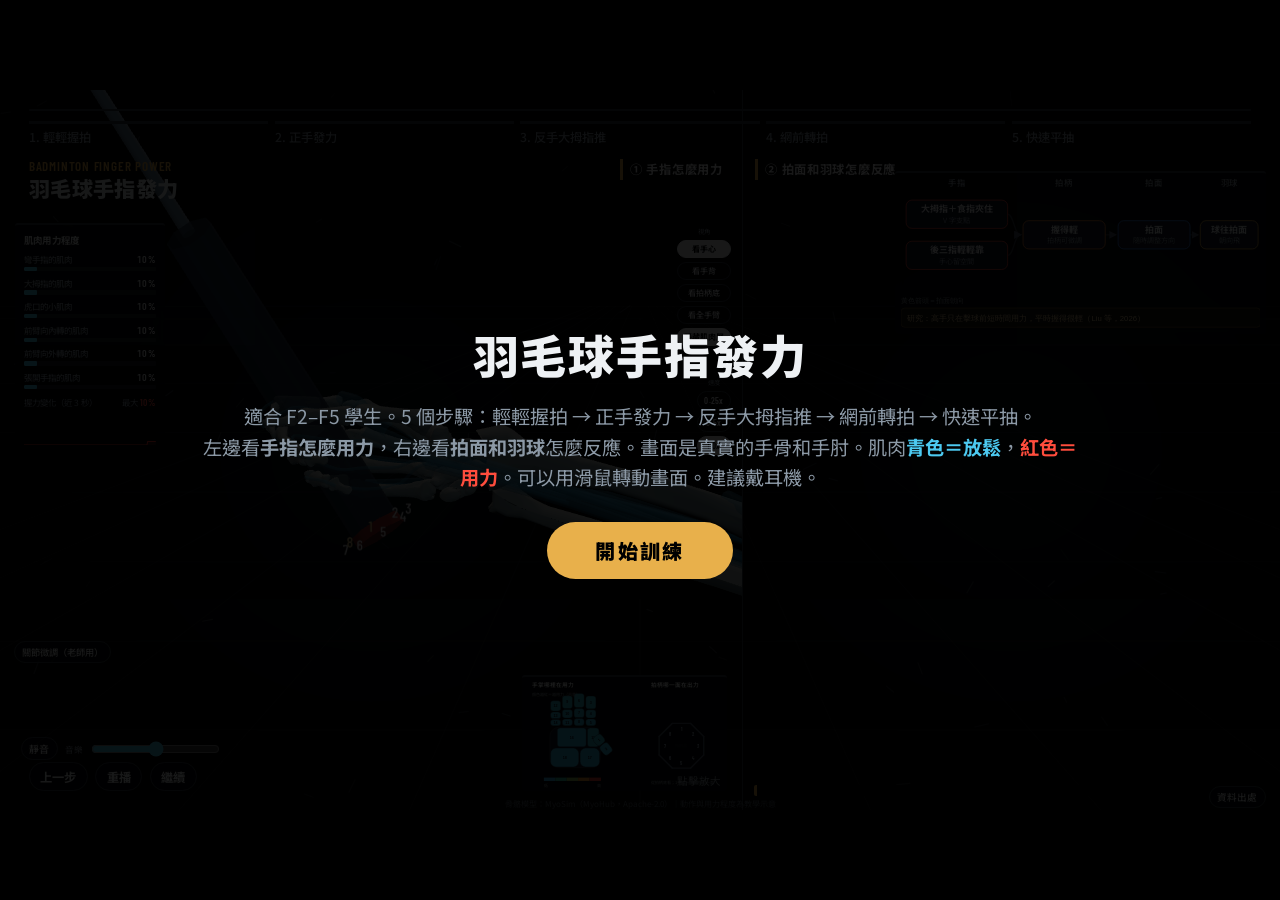
==== index.html @ e8e491ec "版面：3D 為主角；縮小面板、字幕與按鈕；鏡頭跟隨手部；修正手機版視角按鈕 Co-Authored-By: Claude Opus 5.5 <noreply@anthropic.com>" ====
<!doctype html>
<html lang="zh-Hant">
<head>
<meta charset="utf-8"><meta name="viewport" content="width=device-width, initial-scale=1, viewport-fit=cover">
<script src="./vendor/p5.min.js"></script>
<title>羽毛球手指發力</title>
<link rel="preconnect" href="https://fonts.googleapis.com"><link rel="preconnect" href="https://fonts.gstatic.com" crossorigin>
<link href="https://fonts.googleapis.com/css2?family=Barlow+Condensed:wght@500;600;700&family=Noto+Sans+TC:wght@400;500;700;900&display=swap" rel="stylesheet">
<link rel="stylesheet" href="style_20261016113110.css">
<script type="importmap">{ "imports": { "three": "./vendor/three.module.js", "three/addons/": "./vendor/addons/" } }</script>
</head>
<body>
<div id="stage">
  <div id="bg"></div>
  <canvas id="gl"></canvas>
  <div id="divider"></div><div class="vlabel" id="vl1">① 手指怎麼用力</div><div class="vlabel" id="vl2">② 拍面和羽球怎麼反應</div>
  <div id="cmp"></div>
  <div id="top"><div id="progress"><i></i></div><div id="dots"></div><div id="title"><small>BADMINTON FINGER POWER</small>羽毛球手指發力</div></div>
  <div id="left"><h4>肌肉用力程度</h4><div id="bars"></div>
    <div id="peakRow"><span>握力變化（近 3 秒）</span><span>最大 <b id="peak">0%</b></span></div><div id="spark"></div></div>
  <div class="cluster" id="views"><span class="label">視角</span><button data-view="palm">看手心</button><button data-view="dorsal">看手背</button><button data-view="butt">看拍柄底</button><button data-view="arm">看全手臂</button><button id="musBtn" class="on">隱藏肌肉層</button><button id="heatBtn">用力熱力圖</button></div>
  <div class="cluster" id="speeds"><span class="label">速度</span><button data-speed="0.25">0.25x</button><button data-speed="0.5">0.5x</button><button data-speed="1" class="on">1.0x</button></div>
  <button id="dbgBtn">關節微調（老師用）</button>
  <div id="dbg"><label style="display:flex;gap:.5em"><input type="checkbox" id="dbgOn">啟用手動關節角（覆蓋動畫）</label><div id="dbgList"></div></div>
  <div id="sound"><button id="mute">靜音</button><label for="vol">音樂</label><input id="vol" type="range" min="0" max="1" step="0.05" value="0.5"></div>
  <div id="nav"><button id="btnPrev">上一步</button><button id="btnReplay">重播</button><button id="btnNext">繼續</button></div>
  <div id="subs"></div>
  <div id="panel"></div>
  <div id="finish"><button class="big warm" id="finishBtn">完成訓練</button></div>
  <canvas id="confetti"></canvas>
  <div class="overlay" id="refs"><div class="refbox">
    <h2>資料出處</h2>
    <h4>研究</h4>
    <ul>
      <li><a href="https://efsupit.ro/images/stories/septembrie2024/Art%20247.pdf" target="_blank" rel="noopener">Pan, Kao &amp; Tsai（2024）。三種正手過頂擊球的握力與手掌壓力分佈。Journal of Physical Education and Sport, 24(9)</a>：中指末節受力最大；峰值在觸球前約 20–30 ms；手掌 18 區分區</li>
      <li><a href="https://pmc.ncbi.nlm.nih.gov/articles/PMC12876968/" target="_blank" rel="noopener">Liu 等（2026）。以實際擊球情境的握力評估羽球表現。Scientific Reports, 16:5055</a>：高手握力時間較短（殺球 0.41 s vs 1.25 s）；放網握力較小</li>
      <li><a href="http://www.journals.com.tw/jtepd/upload/journal/prog/6%E7%BE%BD%E7%90%83%E6%AE%BA%E7%90%83%E6%89%8B%E8%87%82%E8%82%8C%E7%BE%A4%E8%82%8C%E9%9B%BB%E6%B4%BB%E5%8C%96%E6%83%85%E5%BD%A2%E5%9C%A8%E8%A8%93%E7%B7%B4%E7%9A%84%E5%95%9F%E7%A4%BA.pdf" target="_blank" rel="noopener">王可富、黃連興、廖悅茗（2008）。羽球殺球手臂肌群肌電活化情形在訓練的啟示。師資培育與教師專業發展期刊, 1(2)</a></li>
      <li>Sakurai &amp; Ohtsuki（2000）。Journal of Sports Sciences, 18(11)：熟練者腕部肌肉用力時間較穩定（經 Pan 2024 文獻回顧引用）</li>
      <li>Rossi 等（2010）：殺球時總握力最大（經 Pan 2024 文獻回顧引用）</li>
    </ul>
    <h4>教學資源</h4>
    <ul>
      <li><a href="https://badminton-insight.com/how-to-use-your-wrist-in-badminton/" target="_blank" rel="noopener">Badminton Insight：How To Use Your Wrist In Badminton</a></li>
      <li><a href="https://www.youtube.com/watch?v=LEJrLziPAWw" target="_blank" rel="noopener">安東羽球教練：正反手如何握拍與發力（YouTube）</a></li>
      <li><a href="https://shuttletime.bwfbadminton.com/" target="_blank" rel="noopener">BWF Shuttle Time 官方教材</a></li>
    </ul>
    <h4>模型與工具</h4>
    <ul>
      <li><a href="https://github.com/MyoHub/myo_sim" target="_blank" rel="noopener">MyoSim（MyoHub）肌肉骨骼模型</a>，Apache-2.0：手骨、手肘、肌腱路徑</li>
      <li><a href="https://threejs.org/" target="_blank" rel="noopener">three.js</a>（3D）、<a href="https://p5js.org/" target="_blank" rel="noopener">p5.js</a>（背景）、<a href="https://github.com/rany2/edge-tts" target="_blank" rel="noopener">edge-tts</a>（旁白）</li>
    </ul>
    <p class="note">畫面中的關節角度、肌肉用力、握壓分佈與速度比較為教學示意，不是實測數據。</p>
    <button class="big" id="refsClose">關閉</button>
  </div></div>
  <div class="overlay" id="intro">
    <h1>羽毛球手指發力</h1>
    <p>適合 F2–F5 學生。5 個步驟：輕輕握拍 → 正手發力 → 反手大拇指推 → 網前轉拍 → 快速平抽。<br>左邊看<b>手指怎麼用力</b>，右邊看<b>拍面和羽球</b>怎麼反應。畫面是真實的手骨和手肘。肌肉<b class="c-relax">青色＝放鬆</b>，<b class="c-force">紅色＝用力</b>。可以用滑鼠轉動畫面。建議戴耳機。</p>
    <button class="big" id="btnStart">開始訓練</button>
  </div>
  <button id="refsBtn">資料出處</button>
  <div class="credit">骨骼模型：MyoSim（MyoHub，Apache-2.0）｜動作與用力程度為教學示意</div>
</div>
<script src="./bg_20261016111854.js"></script>
<script type="module" src="./app_20261016112600.js"></script>
</body>
</html>
---- style_20261016113110.css ----
:root{--bg:#000;--panel:rgba(18,22,30,.86);--line:rgba(148,163,184,.2);--text:#e2e8f0;--muted:#94a3b8;--cool:#38bdf8;--hot:#ff2d2d;--warm:#ff7a1a;--amber:#fbbf24}
*{box-sizing:border-box}html,body{margin:0;height:100%;background:#000;color:var(--text);font-family:"PingFang TC","Noto Sans TC",sans-serif;overflow:hidden}
body{display:flex;align-items:center;justify-content:center}
#stage{position:relative;width:min(100vw,177.78vh);height:min(56.25vw,100vh);background:#000;overflow:hidden;font-size:min(1.5vw,2.67vh);user-select:none}
#gl{position:absolute;inset:0;width:100%;height:100%}
#top{position:absolute;left:0;right:0;top:0;padding:1em 1.5em 0;pointer-events:none}
#progress{height:.35em;background:var(--line);border-radius:1em;overflow:hidden}#progress>i{display:block;height:100%;width:0;background:linear-gradient(90deg,var(--cool),var(--hot));transition:width .5s}
#dots{display:flex;gap:.5em;margin-top:.5em}#dots span{flex:1;font-size:.62em;color:var(--muted);border-top:2px solid var(--line);padding-top:.3em;white-space:nowrap;overflow:hidden;text-overflow:ellipsis}
#dots span.done{color:var(--text);border-color:var(--cool)}#dots span.now{color:#fff;border-color:var(--hot)}
#title{margin-top:.6em;font-size:1.3em;font-weight:700}#title small{display:block;font-size:.5em;color:var(--muted);letter-spacing:.08em;font-weight:400;margin-bottom:.2em}
#left{position:absolute;left:1.5em;top:9.4em;width:15em;font-size:.74em;background:var(--panel);border:1px solid var(--line);border-radius:.7em;padding:.8em .9em}
#left h4{margin:0 0 .6em;font-size:.9em;color:var(--cool);letter-spacing:.08em}
.mrow{margin-bottom:.55em}.mrow b{display:flex;justify-content:space-between;font-weight:400;color:var(--muted);font-size:.85em;margin-bottom:.2em}
.mrow em{font-style:normal;color:var(--text);font-weight:700;font-variant-numeric:tabular-nums}.bar{height:.55em;background:rgba(148,163,184,.15);border-radius:1em;overflow:hidden}.bar>i{display:block;height:100%;width:0}
#spark{height:4.2em;margin-top:.3em}#spark svg{width:100%;height:100%}#peakRow{display:flex;justify-content:space-between;margin-top:.8em;color:var(--muted);font-size:.85em}#peak{color:#ff6b5e;font-weight:700}
.cluster{position:absolute;display:flex;flex-direction:column;gap:.35em}.cluster .label{font-size:.58em;color:var(--muted);text-align:center;letter-spacing:.1em}
#views{right:calc(42% + 1em);top:7.6em}#speeds{right:calc(42% + 1em);top:19.8em}
button{font:inherit;color:var(--text);background:var(--panel);border:1px solid var(--line);border-radius:.5em;padding:.32em .75em;font-size:.72em;cursor:pointer}
button:hover{border-color:var(--cool)}button.on{background:var(--cool);color:#04121f;border-color:var(--cool);font-weight:700}
#sound{position:absolute;left:1.5em;bottom:5.4em;display:flex;gap:.5em;align-items:center;font-size:.9em}#sound label{font-size:.62em;color:var(--muted)}input[type=range]{accent-color:var(--cool)}
#nav{position:absolute;left:1.5em;bottom:1.3em;display:flex;gap:.4em}#nav button{font-size:.82em;padding:.42em 1em}
#btnNext.pulse{border-color:var(--hot);animation:pulse 1.6s infinite}@keyframes pulse{70%{box-shadow:0 0 0 .6em rgba(255,45,45,0)}0%{box-shadow:0 0 0 0 rgba(255,45,45,.55)}}
#subs{position:absolute;left:50%;bottom:1.2em;transform:translateX(-50%);width:44%;font-size:.95em;line-height:1.55;padding:.55em .9em;border-radius:.6em;background:var(--panel);border:1px solid var(--line);color:#64748b}
#subs .sp{color:var(--text)}#subs .kw{color:#ff8a65;font-weight:700}#subs .sp.kw{color:#ff3b30}
#panel{position:absolute;right:1.5em;bottom:1.2em;width:25%;aspect-ratio:600/340;background:var(--panel);border:1px solid var(--line);border-radius:.7em;cursor:zoom-in;overflow:hidden;transition:all .35s cubic-bezier(.2,.8,.2,1);z-index:5}
#panel.full{right:0;bottom:0;width:100%;height:100%;aspect-ratio:auto;border-radius:0;cursor:zoom-out;background:rgba(0,0,0,.97);z-index:20}
#panel svg{width:100%;height:100%;display:block}#panel .hint{position:absolute;right:.6em;bottom:.3em;font-size:.55em;color:var(--muted)}
#panel .pt{font:700 17px "PingFang TC",sans-serif;fill:#e2e8f0}#panel .sm{font:12px "PingFang TC",sans-serif;fill:#94a3b8}#panel .rn{font:11px sans-serif;fill:#0b1220;text-anchor:middle;font-weight:700}#panel .bn{font:700 15px sans-serif;text-anchor:middle}
#dbgBtn{position:absolute;right:calc(42% + 1.6em);top:42.6em;font-size:.62em}
#dbg{position:absolute;right:calc(42% + 1em);top:7.6em;width:17em;max-height:44%;overflow:auto;background:var(--panel);border:1px solid var(--line);border-radius:.6em;padding:.6em;font-size:.6em;display:none;z-index:6}
#dbg.show{display:block}#dbg label{display:grid;grid-template-columns:8.6em 1fr 2.6em;align-items:center;gap:.3em;margin:.15em 0;color:var(--muted)}#dbg em{font-style:normal;color:var(--text);text-align:right}
.overlay{position:absolute;inset:0;display:flex;flex-direction:column;align-items:center;justify-content:center;background:rgba(0,0,0,.86);z-index:30;text-align:center}
.overlay h1{font-size:2.1em;margin:0 0 .3em;letter-spacing:.06em}.overlay p{color:var(--muted);margin:0 0 1.5em;max-width:46em;line-height:1.6}
.big{font-size:1.05em;padding:.7em 2.4em;border-radius:3em;background:linear-gradient(90deg,var(--cool),#22d3ee);color:#04121f;font-weight:800;border:0;letter-spacing:.1em}
.big.warm{background:linear-gradient(90deg,var(--hot),var(--amber));color:#fff}
#finish{position:absolute;left:50%;top:50%;transform:translate(-50%,-50%);z-index:25;display:none}
#confetti{position:absolute;inset:0;pointer-events:none;z-index:40}#err{position:absolute;left:1em;top:1em;color:#fca5a5;z-index:50}
.credit{position:absolute;left:50%;bottom:.15em;transform:translateX(-50%);font-size:.5em;color:#475569;white-space:nowrap}

#divider{position:absolute;left:58%;top:0;bottom:0;width:1px;background:rgba(148,163,184,.25)}
.vlabel{position:absolute;top:5.6em;font-size:.78em;font-weight:700;letter-spacing:.06em;padding:.25em .7em;border-radius:.4em;background:rgba(255,255,255,.06);color:#e2e8f0}
#vl1{left:auto;right:calc(42% + 1em);top:4.4em}#vl2{left:calc(58% + 1em);top:4.4em}
#cmp{position:absolute;left:calc(58% + 1em);right:1.5em;top:7em;font-size:.72em;background:var(--panel);border:1px solid var(--line);border-radius:.7em;padding:.7em .9em}
#cmp h5{margin:0 0 .5em;font-size:1.05em;color:#fbbf24}#cmp p{margin:.3em 0;line-height:1.5}#cmp .note{color:var(--muted);font-size:.88em}
.crow{display:grid;grid-template-columns:9.5em 1fr 2.6em;align-items:center;gap:.5em;margin:.35em 0}.cbar{height:.75em;background:rgba(148,163,184,.15);border-radius:1em;overflow:hidden}.cbar i{display:block;height:100%;transition:width .4s}
.crow em{font-style:normal;font-weight:700;text-align:right}
#subs{left:calc(58% + 1em);right:1.5em;width:auto;transform:none;bottom:1.2em}
#panel{right:calc(42% + 1em);width:24%}#panel.full{right:0;width:100%}
#sound{bottom:4.6em}
#dbgBtn{right:auto;left:1.5em;top:auto;bottom:7.6em}

/* p5.js 背景 */
#bg{position:absolute;inset:0;z-index:0}#bg canvas{display:block}#gl{z-index:0}
#cmp .research{margin-top:.6em;padding:.45em .6em;border-left:3px solid #fbbf24;background:rgba(251,191,36,.08);color:#fde68a;font-size:.88em}
#refsBtn{position:absolute;right:1.5em;bottom:.2em;font-size:.6em;z-index:3}#heatBtn{display:none}
#refs{display:none;z-index:45;overflow:auto}#refs.show{display:flex}
.refbox{max-width:48em;width:92%;text-align:left;background:rgba(10,12,18,.96);border:1px solid var(--line);border-radius:.8em;padding:1.2em 1.5em;font-size:.8em;max-height:92%;overflow:auto}
.refbox h2{margin:0 0 .4em}.refbox h4{margin:1em 0 .3em;color:#fbbf24}.refbox ul{margin:0;padding-left:1.2em;line-height:1.65}.refbox a{color:#7dd3fc}.refbox .note{color:var(--muted);margin-top:1em}.refbox .big{margin-top:1em}
/* 手機直向：上下分割 */
body.portrait #stage{width:100vw;height:100dvh;font-size:3.3vw}
body.portrait #top{padding:.6em .8em 0}body.portrait #dots span{font-size:.55em}body.portrait #title{font-size:1.05em;margin-top:.3em}
body.portrait #divider{left:0;right:0;top:55%;bottom:auto;width:auto;height:1px}
body.portrait #vl1{right:.6em;top:5.2em;font-size:.62em}body.portrait #vl2{left:.6em;top:calc(55% + .5em);font-size:.62em}
body.portrait #left{left:.5em;top:8.4em;width:40vw;font-size:.52em;padding:.5em .6em}body.portrait #spark,body.portrait #peakRow{display:none}
body.portrait #views{top:auto;bottom:3.4em;left:.5em;right:.5em;flex-direction:row;flex-wrap:wrap;justify-content:center;gap:.3em}
body.portrait #speeds{top:8.4em;right:.5em;flex-direction:row}body.portrait .cluster .label{display:none}
body.portrait #heatBtn{display:inline-block}body.portrait #panel{display:none}body.portrait #panel.full{display:block;right:0;width:100%}
body.portrait #dbgBtn,body.portrait #dbg,body.portrait #sound label,body.portrait #vol{display:none}
body.portrait #sound{left:auto;right:.5em;bottom:.6em}body.portrait #nav{left:.5em;bottom:.6em}body.portrait #nav button{font-size:.75em;padding:.4em .8em}
body.portrait #cmp{left:.5em;right:.5em;top:calc(55% + 2.3em);font-size:.56em;padding:.5em .7em}
body.portrait #subs{left:.5em;right:.5em;bottom:6.6em;font-size:.72em;padding:.45em .7em}
body.portrait #refsBtn{right:auto;left:50%;transform:translateX(-50%);bottom:.9em}body.portrait .credit{display:none}
body.portrait .overlay p{font-size:.85em;padding:0 1em}body.portrait .overlay h1{font-size:1.6em}
#dbgBtn{bottom:13.5em}

/* 關聯圖 */
#cmp{padding:.5em .6em .3em}#cmp svg.rel{width:100%;display:block}
.rel .col{font:700 12px "PingFang TC",sans-serif;fill:#64748b;text-anchor:middle;letter-spacing:.1em}
.rel .nl{font:700 14px "PingFang TC",sans-serif;fill:#cbd5e1;text-anchor:middle}.rel .ns{font:11px "PingFang TC",sans-serif;fill:#64748b;text-anchor:middle}
.rel .nl.on{fill:#0b0f17}.rel .ns.on{fill:#1f2937;font-weight:700}
.rel .node.on rect{filter:drop-shadow(0 0 6px rgba(251,191,36,.7))}
.rel .edge{fill:none;stroke:#334155;stroke-width:2}.rel .edge.on{stroke:#fbbf24;stroke-width:3;stroke-dasharray:7 5;animation:flow .6s linear infinite}
@keyframes flow{to{stroke-dashoffset:-12}}
.rel .elab{font:11px "PingFang TC",sans-serif;fill:#fbbf24}.rel .leg{font:11px "PingFang TC",sans-serif;fill:#94a3b8}
.rel .res{fill:rgba(251,191,36,.1);stroke:rgba(251,191,36,.5)}.rel .rest{font:12px "PingFang TC",sans-serif;fill:#fde68a}
/* 字幕縮小 */
#subs{font-size:.76em;line-height:1.5}
body.portrait #subs{font-size:.6em}

/* ===== 設計優化：羽球場與羽毛球的配色＋記分牌數字 ===== */
:root{
  --ink:#000;              /* 背景：純黑 */
  --feather:#EEF1F4;       /* 羽毛白：主要文字 */
  --line:#2C3640;          /* 球場線：結構線 */
  --mute:#8C99A6;          /* 次要文字 */
  --relax:#4CC9F0;         /* 放鬆（語意色） */
  --force:#FF4D3D;         /* 用力（語意色） */
  --cork:#E8B04B;          /* 軟木塞琥珀：介面強調 */
  --racket:#3D8BFF;        /* 球拍藍 */
  --panel:rgba(6,8,11,.74);
  --text:var(--feather);--muted:var(--mute);--cool:var(--relax);--hot:var(--force);--warm:#FF8A3D;--amber:var(--cork);
  --sans:"Noto Sans TC","PingFang TC","Microsoft JhengHei",sans-serif;
  --num:"Barlow Condensed","Noto Sans TC",sans-serif;
}
html,body{font-family:var(--sans);color:var(--feather);background:var(--ink)}
#stage{background:var(--ink)}
.c-relax{color:var(--relax)}.c-force{color:var(--force)}
:focus-visible{outline:2px solid var(--cork);outline-offset:2px}

/* 頂部：進度＝球場邊線 */
#progress{height:2px;background:var(--line)}#progress>i{background:var(--cork)}
#dots{gap:.35em}#dots span{font-size:.64em;color:var(--mute);border-top:3px solid var(--line);padding-top:.35em;font-weight:500}
#dots span.done{color:var(--feather);border-color:var(--feather)}#dots span.now{color:var(--cork);border-color:var(--cork);font-weight:700}
#title{font-weight:900;font-size:1.45em;letter-spacing:.02em;line-height:1.15}
#title small{font-family:var(--num);font-weight:600;font-size:.58em;letter-spacing:.06em;color:var(--cork);margin-bottom:.15em}

/* 面板：半透明黑＋上緣一道球場線，不用粗框卡片 */
#left,#cmp,#panel,#dbg{background:var(--panel);border:0;border-top:2px solid var(--line);border-radius:3px;backdrop-filter:blur(6px)}
#left h4{color:var(--feather);font-weight:700;letter-spacing:.02em;font-size:.95em}
.mrow b{color:var(--mute);font-weight:500}.mrow em,.crow em,#peak{font-family:var(--num);font-weight:600;font-size:1.15em;letter-spacing:.02em;color:var(--feather)}
.bar{height:.5em;background:#151b21;border-radius:1px}.bar>i{border-radius:1px}
#peakRow{color:var(--mute)}#peak{color:var(--force)}

/* 畫面標籤：左緣琥珀線 */
.vlabel{background:none;border-radius:0;border-left:3px solid var(--cork);padding:.1em .6em;font-weight:700;color:var(--feather)}
#divider{background:var(--line)}

/* 按鈕：膠囊形；選取＝白底黑字（青色只代表放鬆） */
button{font-family:var(--sans);border-radius:999px;background:rgba(6,8,11,.7);border:1px solid var(--line);color:var(--feather);font-weight:500}
button:hover{border-color:var(--mute)}
button.on{background:var(--feather);color:#000;border-color:var(--feather);font-weight:700}
#speeds button{font-family:var(--num);font-weight:600;font-size:.8em;letter-spacing:.03em}
.cluster .label{color:var(--mute);letter-spacing:.04em}
#btnNext.pulse{border-color:var(--cork);color:var(--cork);animation:pulse2 1.6s infinite}
@keyframes pulse2{0%{box-shadow:0 0 0 0 rgba(232,176,75,.55)}70%{box-shadow:0 0 0 .6em rgba(232,176,75,0)}100%{box-shadow:0 0 0 0 rgba(232,176,75,0)}}
#nav button{font-weight:700}

/* 字幕：未唸＝灰、已唸＝白、關鍵字＝琥珀 */
#subs{background:rgba(0,0,0,.7);border:0;border-left:3px solid var(--cork);border-radius:2px;color:#56626e;font-weight:500}
#subs .sp{color:var(--feather)}#subs .kw{color:#9a7a3a;font-weight:700}#subs .sp.kw{color:var(--cork)}

/* 關聯圖與熱力圖用字 */
.rel .col{font-family:var(--num);font-size:13px;font-weight:600;fill:var(--mute);letter-spacing:.08em}
.rel .nl{font-family:var(--sans);fill:var(--feather)}.rel .ns{font-family:var(--sans);fill:var(--mute)}
.rel .nl.on{fill:#000}.rel .ns.on{fill:#1a1a1a}
.rel .node.on rect{filter:drop-shadow(0 0 5px rgba(232,176,75,.55))}
.rel .edge{stroke:var(--line)}.rel .edge.on{stroke:var(--cork)}.rel .elab{fill:var(--cork)}.rel .leg{fill:var(--mute)}
.rel .res{fill:rgba(232,176,75,.08);stroke:rgba(232,176,75,.45)}.rel .rest{fill:#F1D49A}
#panel .pt{font-family:var(--sans);fill:var(--feather)}#panel .sm{font-family:var(--sans);fill:var(--mute)}#panel .bn{font-family:var(--num)}
#panel .hint{color:var(--mute)}

/* 開始畫面與資料出處 */
.overlay{background:rgba(0,0,0,.9)}
.overlay h1{font-weight:900;font-size:2.4em;letter-spacing:.04em}
.overlay p{color:var(--mute)}
.big{background:var(--cork);color:#000;border-radius:999px;font-weight:900;letter-spacing:.12em}
.big.warm{background:var(--force);color:#fff}
.refbox{background:rgba(8,10,13,.97);border:0;border-top:2px solid var(--cork);border-radius:3px}
.refbox h2{font-weight:900}.refbox h4{color:var(--cork)}.refbox a{color:var(--feather);text-decoration-color:var(--cork);text-underline-offset:3px}
.credit{color:#4a5560}#refsBtn{border-color:var(--line)}

@media (prefers-reduced-motion:reduce){.rel .edge.on,#btnNext.pulse{animation:none}}
/* 版面比例：讓 3D 圖成為主角 */
#left{font-size:.52em;width:15em}             /* 肌肉用力程度：約 0.7 倍 */
#left .bar{height:.45em}#spark{height:3.4em}
#subs{font-size:.62em;line-height:1.5;padding:.45em .8em}  /* 字幕再縮小 */
body.portrait #left{font-size:.4em}
body.portrait #subs{font-size:.52em}
/* 位置改用百分比，縮小字級時不會位移 */
#left{top:18.5%}
#views,#speeds{font-size:.7em}                 /* 視角、速度按鈕：約 0.7 倍 */
#views{top:20%}#speeds{top:47%}
#vl1,#vl2{top:9.6%}
body.portrait #left{top:12%}
body.portrait #views{top:auto;font-size:.62em}body.portrait #speeds{top:12%;font-size:.62em}
/* 2 張 3D 圖為主軸：其他介面再縮小、往邊緣靠 */
#views,#speeds{font-size:.58em}
#views{top:19%}#speeds{top:40%}
#title{font-size:1.1em}#title small{font-size:.62em}
.vlabel{font-size:.64em}
#cmp{font-size:.6em;left:auto;right:1.2em;width:29%;padding:.4em .5em .2em}
#panel{width:16%;right:calc(42% + .8em);bottom:1em}
#nav button{font-size:.64em;padding:.35em .85em}#nav{bottom:1em}
#sound{font-size:.72em;bottom:3.6em}#dbgBtn{font-size:.48em;bottom:16em}
#refsBtn{font-size:.5em}.credit{font-size:.42em}
body.portrait #cmp{width:auto;left:.5em;right:.5em;font-size:.5em}
body.portrait #views,body.portrait #speeds{font-size:.55em}
/* 手機直向：底部三排（字幕 → 視角 → 導覽）不重疊 */
body.portrait #views{font-size:.82em;top:auto;bottom:6.2%;left:.5em;right:.5em;flex-direction:row;flex-wrap:nowrap;justify-content:center;gap:.3em;overflow-x:auto}
body.portrait #views button{padding:.3em .6em;white-space:nowrap}
body.portrait #speeds{font-size:.7em}
body.portrait #nav{bottom:1.2%}body.portrait #nav button{font-size:.62em}
body.portrait #sound{bottom:1.2%;font-size:.7em}
body.portrait #refsBtn{bottom:1.6%;font-size:.48em}
body.portrait #subs{bottom:11.5%;font-size:.5em}
body.portrait #cmp{left:auto;right:.5em;width:64%;top:calc(55% + 1.8em);font-size:.42em}
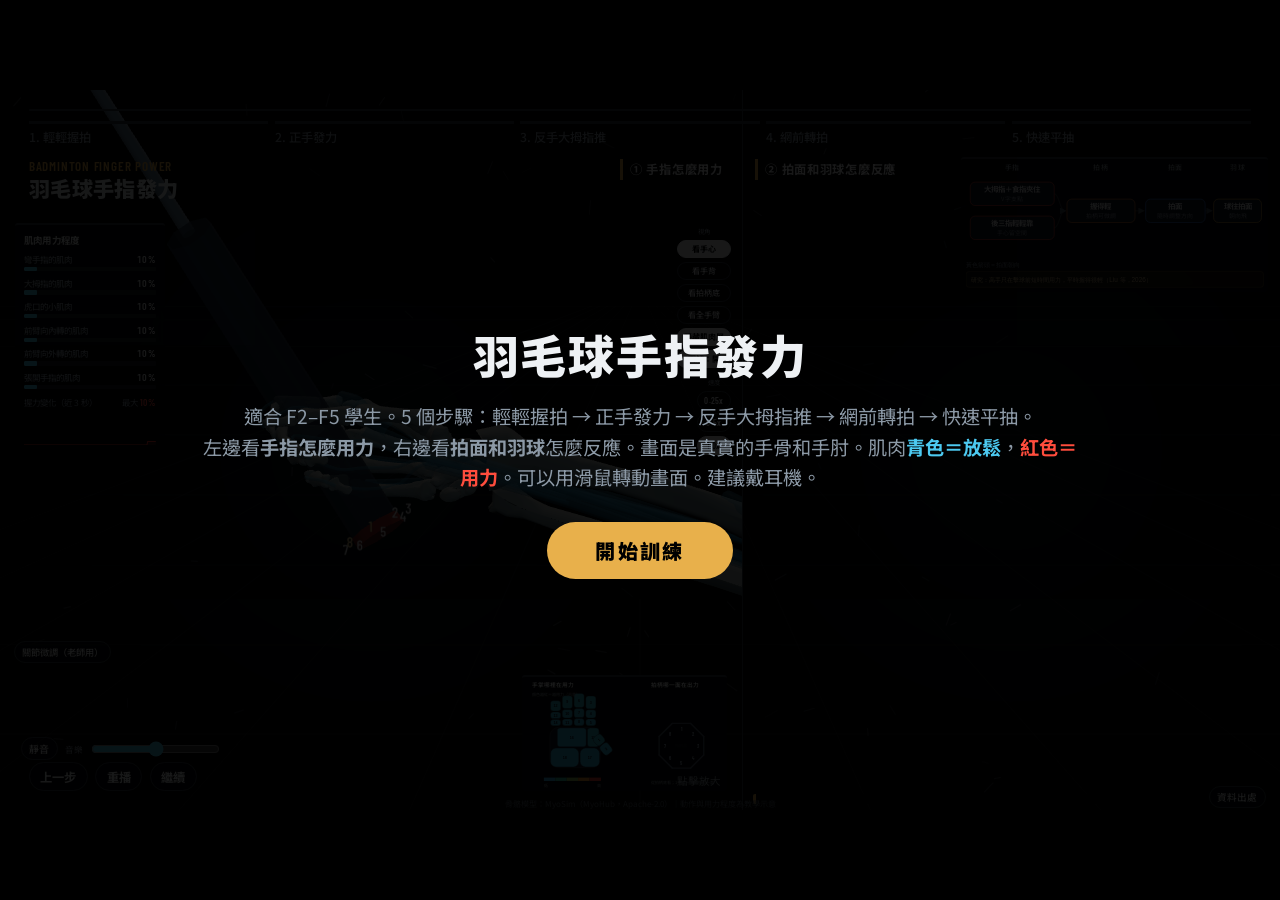
==== commit 4e69f29d: "對照更明顯（手指槓桿加大、落點標記與距離差）；圖解可開關；字幕不遮球拍；加入 WebXR「進入 VR」 Co-Authored-By: Claude Opus 5.5 <noreply@anthrop" ====
--- a/index.html
+++ b/index.html
@@ -6,7 +6,7 @@
 <title>羽毛球手指發力</title>
 <link rel="preconnect" href="https://fonts.googleapis.com"><link rel="preconnect" href="https://fonts.gstatic.com" crossorigin>
 <link href="https://fonts.googleapis.com/css2?family=Barlow+Condensed:wght@500;600;700&family=Noto+Sans+TC:wght@400;500;700;900&display=swap" rel="stylesheet">
-<link rel="stylesheet" href="style_20261016113110.css">
+<link rel="stylesheet" href="style_20261016122409.css">
 <script type="importmap">{ "imports": { "three": "./vendor/three.module.js", "three/addons/": "./vendor/addons/" } }</script>
 </head>
 <body>
@@ -18,7 +18,7 @@
   <div id="top"><div id="progress"><i></i></div><div id="dots"></div><div id="title"><small>BADMINTON FINGER POWER</small>羽毛球手指發力</div></div>
   <div id="left"><h4>肌肉用力程度</h4><div id="bars"></div>
     <div id="peakRow"><span>握力變化（近 3 秒）</span><span>最大 <b id="peak">0%</b></span></div><div id="spark"></div></div>
-  <div class="cluster" id="views"><span class="label">視角</span><button data-view="palm">看手心</button><button data-view="dorsal">看手背</button><button data-view="butt">看拍柄底</button><button data-view="arm">看全手臂</button><button id="musBtn" class="on">隱藏肌肉層</button><button id="heatBtn">用力熱力圖</button></div>
+  <div class="cluster" id="views"><span class="label">視角</span><button data-view="palm">看手心</button><button data-view="dorsal">看手背</button><button data-view="butt">看拍柄底</button><button data-view="arm">看全手臂</button><button id="musBtn" class="on">隱藏肌肉層</button><button id="heatBtn">用力熱力圖</button><button id="relBtn" class="on">圖解：開</button></div>
   <div class="cluster" id="speeds"><span class="label">速度</span><button data-speed="0.25">0.25x</button><button data-speed="0.5">0.5x</button><button data-speed="1" class="on">1.0x</button></div>
   <button id="dbgBtn">關節微調（老師用）</button>
   <div id="dbg"><label style="display:flex;gap:.5em"><input type="checkbox" id="dbgOn">啟用手動關節角（覆蓋動畫）</label><div id="dbgList"></div></div>
@@ -61,6 +61,6 @@
   <div class="credit">骨骼模型：MyoSim（MyoHub，Apache-2.0）｜動作與用力程度為教學示意</div>
 </div>
 <script src="./bg_20261016111854.js"></script>
-<script type="module" src="./app_20261016112600.js"></script>
+<script type="module" src="./app_20261016122409.js"></script>
 </body>
 </html>
--- a/style_20261016122409.css
+++ b/style_20261016122409.css
@@ -0,0 +1,204 @@
+:root{--bg:#000;--panel:rgba(18,22,30,.86);--line:rgba(148,163,184,.2);--text:#e2e8f0;--muted:#94a3b8;--cool:#38bdf8;--hot:#ff2d2d;--warm:#ff7a1a;--amber:#fbbf24}
+*{box-sizing:border-box}html,body{margin:0;height:100%;background:#000;color:var(--text);font-family:"PingFang TC","Noto Sans TC",sans-serif;overflow:hidden}
+body{display:flex;align-items:center;justify-content:center}
+#stage{position:relative;width:min(100vw,177.78vh);height:min(56.25vw,100vh);background:#000;overflow:hidden;font-size:min(1.5vw,2.67vh);user-select:none}
+#gl{position:absolute;inset:0;width:100%;height:100%}
+#top{position:absolute;left:0;right:0;top:0;padding:1em 1.5em 0;pointer-events:none}
+#progress{height:.35em;background:var(--line);border-radius:1em;overflow:hidden}#progress>i{display:block;height:100%;width:0;background:linear-gradient(90deg,var(--cool),var(--hot));transition:width .5s}
+#dots{display:flex;gap:.5em;margin-top:.5em}#dots span{flex:1;font-size:.62em;color:var(--muted);border-top:2px solid var(--line);padding-top:.3em;white-space:nowrap;overflow:hidden;text-overflow:ellipsis}
+#dots span.done{color:var(--text);border-color:var(--cool)}#dots span.now{color:#fff;border-color:var(--hot)}
+#title{margin-top:.6em;font-size:1.3em;font-weight:700}#title small{display:block;font-size:.5em;color:var(--muted);letter-spacing:.08em;font-weight:400;margin-bottom:.2em}
+#left{position:absolute;left:1.5em;top:9.4em;width:15em;font-size:.74em;background:var(--panel);border:1px solid var(--line);border-radius:.7em;padding:.8em .9em}
+#left h4{margin:0 0 .6em;font-size:.9em;color:var(--cool);letter-spacing:.08em}
+.mrow{margin-bottom:.55em}.mrow b{display:flex;justify-content:space-between;font-weight:400;color:var(--muted);font-size:.85em;margin-bottom:.2em}
+.mrow em{font-style:normal;color:var(--text);font-weight:700;font-variant-numeric:tabular-nums}.bar{height:.55em;background:rgba(148,163,184,.15);border-radius:1em;overflow:hidden}.bar>i{display:block;height:100%;width:0}
+#spark{height:4.2em;margin-top:.3em}#spark svg{width:100%;height:100%}#peakRow{display:flex;justify-content:space-between;margin-top:.8em;color:var(--muted);font-size:.85em}#peak{color:#ff6b5e;font-weight:700}
+.cluster{position:absolute;display:flex;flex-direction:column;gap:.35em}.cluster .label{font-size:.58em;color:var(--muted);text-align:center;letter-spacing:.1em}
+#views{right:calc(42% + 1em);top:7.6em}#speeds{right:calc(42% + 1em);top:19.8em}
+button{font:inherit;color:var(--text);background:var(--panel);border:1px solid var(--line);border-radius:.5em;padding:.32em .75em;font-size:.72em;cursor:pointer}
+button:hover{border-color:var(--cool)}button.on{background:var(--cool);color:#04121f;border-color:var(--cool);font-weight:700}
+#sound{position:absolute;left:1.5em;bottom:5.4em;display:flex;gap:.5em;align-items:center;font-size:.9em}#sound label{font-size:.62em;color:var(--muted)}input[type=range]{accent-color:var(--cool)}
+#nav{position:absolute;left:1.5em;bottom:1.3em;display:flex;gap:.4em}#nav button{font-size:.82em;padding:.42em 1em}
+#btnNext.pulse{border-color:var(--hot);animation:pulse 1.6s infinite}@keyframes pulse{70%{box-shadow:0 0 0 .6em rgba(255,45,45,0)}0%{box-shadow:0 0 0 0 rgba(255,45,45,.55)}}
+#subs{position:absolute;left:50%;bottom:1.2em;transform:translateX(-50%);width:44%;font-size:.95em;line-height:1.55;padding:.55em .9em;border-radius:.6em;background:var(--panel);border:1px solid var(--line);color:#64748b}
+#subs .sp{color:var(--text)}#subs .kw{color:#ff8a65;font-weight:700}#subs .sp.kw{color:#ff3b30}
+#panel{position:absolute;right:1.5em;bottom:1.2em;width:25%;aspect-ratio:600/340;background:var(--panel);border:1px solid var(--line);border-radius:.7em;cursor:zoom-in;overflow:hidden;transition:all .35s cubic-bezier(.2,.8,.2,1);z-index:5}
+#panel.full{right:0;bottom:0;width:100%;height:100%;aspect-ratio:auto;border-radius:0;cursor:zoom-out;background:rgba(0,0,0,.97);z-index:20}
+#panel svg{width:100%;height:100%;display:block}#panel .hint{position:absolute;right:.6em;bottom:.3em;font-size:.55em;color:var(--muted)}
+#panel .pt{font:700 17px "PingFang TC",sans-serif;fill:#e2e8f0}#panel .sm{font:12px "PingFang TC",sans-serif;fill:#94a3b8}#panel .rn{font:11px sans-serif;fill:#0b1220;text-anchor:middle;font-weight:700}#panel .bn{font:700 15px sans-serif;text-anchor:middle}
+#dbgBtn{position:absolute;right:calc(42% + 1.6em);top:42.6em;font-size:.62em}
+#dbg{position:absolute;right:calc(42% + 1em);top:7.6em;width:17em;max-height:44%;overflow:auto;background:var(--panel);border:1px solid var(--line);border-radius:.6em;padding:.6em;font-size:.6em;display:none;z-index:6}
+#dbg.show{display:block}#dbg label{display:grid;grid-template-columns:8.6em 1fr 2.6em;align-items:center;gap:.3em;margin:.15em 0;color:var(--muted)}#dbg em{font-style:normal;color:var(--text);text-align:right}
+.overlay{position:absolute;inset:0;display:flex;flex-direction:column;align-items:center;justify-content:center;background:rgba(0,0,0,.86);z-index:30;text-align:center}
+.overlay h1{font-size:2.1em;margin:0 0 .3em;letter-spacing:.06em}.overlay p{color:var(--muted);margin:0 0 1.5em;max-width:46em;line-height:1.6}
+.big{font-size:1.05em;padding:.7em 2.4em;border-radius:3em;background:linear-gradient(90deg,var(--cool),#22d3ee);color:#04121f;font-weight:800;border:0;letter-spacing:.1em}
+.big.warm{background:linear-gradient(90deg,var(--hot),var(--amber));color:#fff}
+#finish{position:absolute;left:50%;top:50%;transform:translate(-50%,-50%);z-index:25;display:none}
+#confetti{position:absolute;inset:0;pointer-events:none;z-index:40}#err{position:absolute;left:1em;top:1em;color:#fca5a5;z-index:50}
+.credit{position:absolute;left:50%;bottom:.15em;transform:translateX(-50%);font-size:.5em;color:#475569;white-space:nowrap}
+
+#divider{position:absolute;left:58%;top:0;bottom:0;width:1px;background:rgba(148,163,184,.25)}
+.vlabel{position:absolute;top:5.6em;font-size:.78em;font-weight:700;letter-spacing:.06em;padding:.25em .7em;border-radius:.4em;background:rgba(255,255,255,.06);color:#e2e8f0}
+#vl1{left:auto;right:calc(42% + 1em);top:4.4em}#vl2{left:calc(58% + 1em);top:4.4em}
+#cmp{position:absolute;left:calc(58% + 1em);right:1.5em;top:7em;font-size:.72em;background:var(--panel);border:1px solid var(--line);border-radius:.7em;padding:.7em .9em}
+#cmp h5{margin:0 0 .5em;font-size:1.05em;color:#fbbf24}#cmp p{margin:.3em 0;line-height:1.5}#cmp .note{color:var(--muted);font-size:.88em}
+.crow{display:grid;grid-template-columns:9.5em 1fr 2.6em;align-items:center;gap:.5em;margin:.35em 0}.cbar{height:.75em;background:rgba(148,163,184,.15);border-radius:1em;overflow:hidden}.cbar i{display:block;height:100%;transition:width .4s}
+.crow em{font-style:normal;font-weight:700;text-align:right}
+#subs{left:calc(58% + 1em);right:1.5em;width:auto;transform:none;bottom:1.2em}
+#panel{right:calc(42% + 1em);width:24%}#panel.full{right:0;width:100%}
+#sound{bottom:4.6em}
+#dbgBtn{right:auto;left:1.5em;top:auto;bottom:7.6em}
+
+/* p5.js 背景 */
+#bg{position:absolute;inset:0;z-index:0}#bg canvas{display:block}#gl{z-index:0}
+#cmp .research{margin-top:.6em;padding:.45em .6em;border-left:3px solid #fbbf24;background:rgba(251,191,36,.08);color:#fde68a;font-size:.88em}
+#refsBtn{position:absolute;right:1.5em;bottom:.2em;font-size:.6em;z-index:3}#heatBtn{display:none}
+#refs{display:none;z-index:45;overflow:auto}#refs.show{display:flex}
+.refbox{max-width:48em;width:92%;text-align:left;background:rgba(10,12,18,.96);border:1px solid var(--line);border-radius:.8em;padding:1.2em 1.5em;font-size:.8em;max-height:92%;overflow:auto}
+.refbox h2{margin:0 0 .4em}.refbox h4{margin:1em 0 .3em;color:#fbbf24}.refbox ul{margin:0;padding-left:1.2em;line-height:1.65}.refbox a{color:#7dd3fc}.refbox .note{color:var(--muted);margin-top:1em}.refbox .big{margin-top:1em}
+/* 手機直向：上下分割 */
+body.portrait #stage{width:100vw;height:100dvh;font-size:3.3vw}
+body.portrait #top{padding:.6em .8em 0}body.portrait #dots span{font-size:.55em}body.portrait #title{font-size:1.05em;margin-top:.3em}
+body.portrait #divider{left:0;right:0;top:55%;bottom:auto;width:auto;height:1px}
+body.portrait #vl1{right:.6em;top:5.2em;font-size:.62em}body.portrait #vl2{left:.6em;top:calc(55% + .5em);font-size:.62em}
+body.portrait #left{left:.5em;top:8.4em;width:40vw;font-size:.52em;padding:.5em .6em}body.portrait #spark,body.portrait #peakRow{display:none}
+body.portrait #views{top:auto;bottom:3.4em;left:.5em;right:.5em;flex-direction:row;flex-wrap:wrap;justify-content:center;gap:.3em}
+body.portrait #speeds{top:8.4em;right:.5em;flex-direction:row}body.portrait .cluster .label{display:none}
+body.portrait #heatBtn{display:inline-block}body.portrait #panel{display:none}body.portrait #panel.full{display:block;right:0;width:100%}
+body.portrait #dbgBtn,body.portrait #dbg,body.portrait #sound label,body.portrait #vol{display:none}
+body.portrait #sound{left:auto;right:.5em;bottom:.6em}body.portrait #nav{left:.5em;bottom:.6em}body.portrait #nav button{font-size:.75em;padding:.4em .8em}
+body.portrait #cmp{left:.5em;right:.5em;top:calc(55% + 2.3em);font-size:.56em;padding:.5em .7em}
+body.portrait #subs{left:.5em;right:.5em;bottom:6.6em;font-size:.72em;padding:.45em .7em}
+body.portrait #refsBtn{right:auto;left:50%;transform:translateX(-50%);bottom:.9em}body.portrait .credit{display:none}
+body.portrait .overlay p{font-size:.85em;padding:0 1em}body.portrait .overlay h1{font-size:1.6em}
+#dbgBtn{bottom:13.5em}
+
+/* 關聯圖 */
+#cmp{padding:.5em .6em .3em}#cmp svg.rel{width:100%;display:block}
+.rel .col{font:700 12px "PingFang TC",sans-serif;fill:#64748b;text-anchor:middle;letter-spacing:.1em}
+.rel .nl{font:700 14px "PingFang TC",sans-serif;fill:#cbd5e1;text-anchor:middle}.rel .ns{font:11px "PingFang TC",sans-serif;fill:#64748b;text-anchor:middle}
+.rel .nl.on{fill:#0b0f17}.rel .ns.on{fill:#1f2937;font-weight:700}
+.rel .node.on rect{filter:drop-shadow(0 0 6px rgba(251,191,36,.7))}
+.rel .edge{fill:none;stroke:#334155;stroke-width:2}.rel .edge.on{stroke:#fbbf24;stroke-width:3;stroke-dasharray:7 5;animation:flow .6s linear infinite}
+@keyframes flow{to{stroke-dashoffset:-12}}
+.rel .elab{font:11px "PingFang TC",sans-serif;fill:#fbbf24}.rel .leg{font:11px "PingFang TC",sans-serif;fill:#94a3b8}
+.rel .res{fill:rgba(251,191,36,.1);stroke:rgba(251,191,36,.5)}.rel .rest{font:12px "PingFang TC",sans-serif;fill:#fde68a}
+/* 字幕縮小 */
+#subs{font-size:.76em;line-height:1.5}
+body.portrait #subs{font-size:.6em}
+
+/* ===== 設計優化：羽球場與羽毛球的配色＋記分牌數字 ===== */
+:root{
+  --ink:#000;              /* 背景：純黑 */
+  --feather:#EEF1F4;       /* 羽毛白：主要文字 */
+  --line:#2C3640;          /* 球場線：結構線 */
+  --mute:#8C99A6;          /* 次要文字 */
+  --relax:#4CC9F0;         /* 放鬆（語意色） */
+  --force:#FF4D3D;         /* 用力（語意色） */
+  --cork:#E8B04B;          /* 軟木塞琥珀：介面強調 */
+  --racket:#3D8BFF;        /* 球拍藍 */
+  --panel:rgba(6,8,11,.74);
+  --text:var(--feather);--muted:var(--mute);--cool:var(--relax);--hot:var(--force);--warm:#FF8A3D;--amber:var(--cork);
+  --sans:"Noto Sans TC","PingFang TC","Microsoft JhengHei",sans-serif;
+  --num:"Barlow Condensed","Noto Sans TC",sans-serif;
+}
+html,body{font-family:var(--sans);color:var(--feather);background:var(--ink)}
+#stage{background:var(--ink)}
+.c-relax{color:var(--relax)}.c-force{color:var(--force)}
+:focus-visible{outline:2px solid var(--cork);outline-offset:2px}
+
+/* 頂部：進度＝球場邊線 */
+#progress{height:2px;background:var(--line)}#progress>i{background:var(--cork)}
+#dots{gap:.35em}#dots span{font-size:.64em;color:var(--mute);border-top:3px solid var(--line);padding-top:.35em;font-weight:500}
+#dots span.done{color:var(--feather);border-color:var(--feather)}#dots span.now{color:var(--cork);border-color:var(--cork);font-weight:700}
+#title{font-weight:900;font-size:1.45em;letter-spacing:.02em;line-height:1.15}
+#title small{font-family:var(--num);font-weight:600;font-size:.58em;letter-spacing:.06em;color:var(--cork);margin-bottom:.15em}
+
+/* 面板：半透明黑＋上緣一道球場線，不用粗框卡片 */
+#left,#cmp,#panel,#dbg{background:var(--panel);border:0;border-top:2px solid var(--line);border-radius:3px;backdrop-filter:blur(6px)}
+#left h4{color:var(--feather);font-weight:700;letter-spacing:.02em;font-size:.95em}
+.mrow b{color:var(--mute);font-weight:500}.mrow em,.crow em,#peak{font-family:var(--num);font-weight:600;font-size:1.15em;letter-spacing:.02em;color:var(--feather)}
+.bar{height:.5em;background:#151b21;border-radius:1px}.bar>i{border-radius:1px}
+#peakRow{color:var(--mute)}#peak{color:var(--force)}
+
+/* 畫面標籤：左緣琥珀線 */
+.vlabel{background:none;border-radius:0;border-left:3px solid var(--cork);padding:.1em .6em;font-weight:700;color:var(--feather)}
+#divider{background:var(--line)}
+
+/* 按鈕：膠囊形；選取＝白底黑字（青色只代表放鬆） */
+button{font-family:var(--sans);border-radius:999px;background:rgba(6,8,11,.7);border:1px solid var(--line);color:var(--feather);font-weight:500}
+button:hover{border-color:var(--mute)}
+button.on{background:var(--feather);color:#000;border-color:var(--feather);font-weight:700}
+#speeds button{font-family:var(--num);font-weight:600;font-size:.8em;letter-spacing:.03em}
+.cluster .label{color:var(--mute);letter-spacing:.04em}
+#btnNext.pulse{border-color:var(--cork);color:var(--cork);animation:pulse2 1.6s infinite}
+@keyframes pulse2{0%{box-shadow:0 0 0 0 rgba(232,176,75,.55)}70%{box-shadow:0 0 0 .6em rgba(232,176,75,0)}100%{box-shadow:0 0 0 0 rgba(232,176,75,0)}}
+#nav button{font-weight:700}
+
+/* 字幕：未唸＝灰、已唸＝白、關鍵字＝琥珀 */
+#subs{background:rgba(0,0,0,.7);border:0;border-left:3px solid var(--cork);border-radius:2px;color:#56626e;font-weight:500}
+#subs .sp{color:var(--feather)}#subs .kw{color:#9a7a3a;font-weight:700}#subs .sp.kw{color:var(--cork)}
+
+/* 關聯圖與熱力圖用字 */
+.rel .col{font-family:var(--num);font-size:13px;font-weight:600;fill:var(--mute);letter-spacing:.08em}
+.rel .nl{font-family:var(--sans);fill:var(--feather)}.rel .ns{font-family:var(--sans);fill:var(--mute)}
+.rel .nl.on{fill:#000}.rel .ns.on{fill:#1a1a1a}
+.rel .node.on rect{filter:drop-shadow(0 0 5px rgba(232,176,75,.55))}
+.rel .edge{stroke:var(--line)}.rel .edge.on{stroke:var(--cork)}.rel .elab{fill:var(--cork)}.rel .leg{fill:var(--mute)}
+.rel .res{fill:rgba(232,176,75,.08);stroke:rgba(232,176,75,.45)}.rel .rest{fill:#F1D49A}
+#panel .pt{font-family:var(--sans);fill:var(--feather)}#panel .sm{font-family:var(--sans);fill:var(--mute)}#panel .bn{font-family:var(--num)}
+#panel .hint{color:var(--mute)}
+
+/* 開始畫面與資料出處 */
+.overlay{background:rgba(0,0,0,.9)}
+.overlay h1{font-weight:900;font-size:2.4em;letter-spacing:.04em}
+.overlay p{color:var(--mute)}
+.big{background:var(--cork);color:#000;border-radius:999px;font-weight:900;letter-spacing:.12em}
+.big.warm{background:var(--force);color:#fff}
+.refbox{background:rgba(8,10,13,.97);border:0;border-top:2px solid var(--cork);border-radius:3px}
+.refbox h2{font-weight:900}.refbox h4{color:var(--cork)}.refbox a{color:var(--feather);text-decoration-color:var(--cork);text-underline-offset:3px}
+.credit{color:#4a5560}#refsBtn{border-color:var(--line)}
+
+@media (prefers-reduced-motion:reduce){.rel .edge.on,#btnNext.pulse{animation:none}}
+/* 版面比例：讓 3D 圖成為主角 */
+#left{font-size:.52em;width:15em}             /* 肌肉用力程度：約 0.7 倍 */
+#left .bar{height:.45em}#spark{height:3.4em}
+#subs{font-size:.62em;line-height:1.5;padding:.45em .8em}  /* 字幕再縮小 */
+body.portrait #left{font-size:.4em}
+body.portrait #subs{font-size:.52em}
+/* 位置改用百分比，縮小字級時不會位移 */
+#left{top:18.5%}
+#views,#speeds{font-size:.7em}                 /* 視角、速度按鈕：約 0.7 倍 */
+#views{top:20%}#speeds{top:47%}
+#vl1,#vl2{top:9.6%}
+body.portrait #left{top:12%}
+body.portrait #views{top:auto;font-size:.62em}body.portrait #speeds{top:12%;font-size:.62em}
+/* 2 張 3D 圖為主軸：其他介面再縮小、往邊緣靠 */
+#views,#speeds{font-size:.58em}
+#views{top:19%}#speeds{top:40%}
+#title{font-size:1.1em}#title small{font-size:.62em}
+.vlabel{font-size:.64em}
+#cmp{font-size:.6em;left:auto;right:1.2em;width:29%;padding:.4em .5em .2em}
+#panel{width:16%;right:calc(42% + .8em);bottom:1em}
+#nav button{font-size:.64em;padding:.35em .85em}#nav{bottom:1em}
+#sound{font-size:.72em;bottom:3.6em}#dbgBtn{font-size:.48em;bottom:16em}
+#refsBtn{font-size:.5em}.credit{font-size:.42em}
+body.portrait #cmp{width:auto;left:.5em;right:.5em;font-size:.5em}
+body.portrait #views,body.portrait #speeds{font-size:.55em}
+/* 手機直向：底部三排（字幕 → 視角 → 導覽）不重疊 */
+body.portrait #views{font-size:.82em;top:auto;bottom:6.2%;left:.5em;right:.5em;flex-direction:row;flex-wrap:nowrap;justify-content:center;gap:.3em;overflow-x:auto}
+body.portrait #views button{padding:.3em .6em;white-space:nowrap}
+body.portrait #speeds{font-size:.7em}
+body.portrait #nav{bottom:1.2%}body.portrait #nav button{font-size:.62em}
+body.portrait #sound{bottom:1.2%;font-size:.7em}
+body.portrait #refsBtn{bottom:1.6%;font-size:.48em}
+body.portrait #subs{bottom:11.5%;font-size:.5em}
+body.portrait #cmp{left:auto;right:.5em;width:64%;top:calc(55% + 1.8em);font-size:.42em}
+
+/* 關聯圖縮小並可關閉，避免遮住 3D */
+#cmp{width:24%;font-size:.5em;opacity:.92}#cmp.hide{display:none}
+#cmp .research,.rel .res{opacity:.9}
+#subs{right:1.2em;left:calc(58% + 1em);bottom:.6em;font-size:.56em}
+#vrBtn{position:absolute;left:calc(58% + 1em);bottom:8.2em;padding:.35em 1em;border-radius:999px;border:1px solid var(--cork);background:rgba(0,0,0,.6);color:var(--cork);font:700 .62em var(--sans);cursor:pointer;z-index:3}
+body.portrait #cmp{width:auto;left:.5em;right:.5em;font-size:.42em}
+body.portrait #vrBtn{left:auto;right:.5em;bottom:auto;top:calc(55% + .4em)}
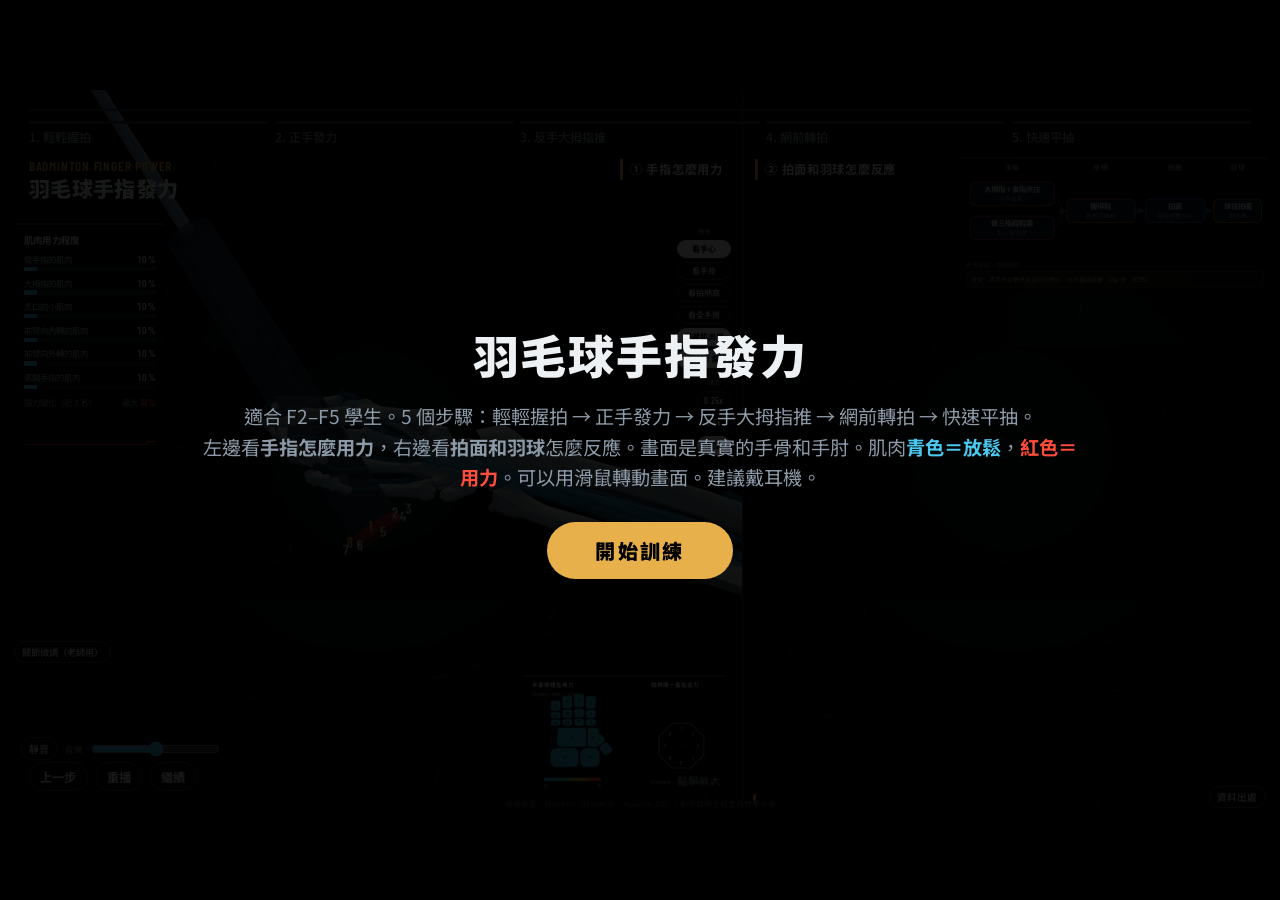
==== commit e49ac6cc: "手機版重新排版：上方兩個 3D 畫面，下方可捲動的因果圖解、肌肉數據與熱力圖；底部固定導覽列 Co-Authored-By: Claude Opus 5.5 <noreply@anthropic.co" ====
--- a/index.html
+++ b/index.html
@@ -6,7 +6,7 @@
 <title>羽毛球手指發力</title>
 <link rel="preconnect" href="https://fonts.googleapis.com"><link rel="preconnect" href="https://fonts.gstatic.com" crossorigin>
 <link href="https://fonts.googleapis.com/css2?family=Barlow+Condensed:wght@500;600;700&family=Noto+Sans+TC:wght@400;500;700;900&display=swap" rel="stylesheet">
-<link rel="stylesheet" href="style_20261016122409.css">
+<link rel="stylesheet" href="style_20261016160016.css">
 <script type="importmap">{ "imports": { "three": "./vendor/three.module.js", "three/addons/": "./vendor/addons/" } }</script>
 </head>
 <body>
@@ -28,6 +28,13 @@
   <div id="panel"></div>
   <div id="finish"><button class="big warm" id="finishBtn">完成訓練</button></div>
   <canvas id="confetti"></canvas>
+  <div id="mob">
+    <section class="msec" id="msSubs"><p class="hint2">往下捲動：因果圖解、肌肉數據、手掌熱力圖</p></section>
+    <section class="msec" id="msRel"><h3>因果關係：手指 → 拍柄 → 拍頭 → 羽球</h3></section>
+    <section class="msec" id="msMus"><h3>肌肉用力程度</h3></section>
+    <section class="msec" id="msHeat"><h3>手掌哪裡在用力・拍柄哪一面出力</h3><p class="hint3">點圖可放大</p></section>
+    <section class="msec" id="msRef"></section>
+  </div>
   <div class="overlay" id="refs"><div class="refbox">
     <h2>資料出處</h2>
     <h4>研究</h4>
@@ -61,6 +68,6 @@
   <div class="credit">骨骼模型：MyoSim（MyoHub，Apache-2.0）｜動作與用力程度為教學示意</div>
 </div>
 <script src="./bg_20261016111854.js"></script>
-<script type="module" src="./app_20261016122409.js"></script>
+<script type="module" src="./app_20261016160016.js"></script>
 </body>
 </html>
--- a/style_20261016160016.css
+++ b/style_20261016160016.css
@@ -0,0 +1,234 @@
+:root{--bg:#000;--panel:rgba(18,22,30,.86);--line:rgba(148,163,184,.2);--text:#e2e8f0;--muted:#94a3b8;--cool:#38bdf8;--hot:#ff2d2d;--warm:#ff7a1a;--amber:#fbbf24}
+*{box-sizing:border-box}html,body{margin:0;height:100%;background:#000;color:var(--text);font-family:"PingFang TC","Noto Sans TC",sans-serif;overflow:hidden}
+body{display:flex;align-items:center;justify-content:center}
+#stage{position:relative;width:min(100vw,177.78vh);height:min(56.25vw,100vh);background:#000;overflow:hidden;font-size:min(1.5vw,2.67vh);user-select:none}
+#gl{position:absolute;inset:0;width:100%;height:100%}
+#top{position:absolute;left:0;right:0;top:0;padding:1em 1.5em 0;pointer-events:none}
+#progress{height:.35em;background:var(--line);border-radius:1em;overflow:hidden}#progress>i{display:block;height:100%;width:0;background:linear-gradient(90deg,var(--cool),var(--hot));transition:width .5s}
+#dots{display:flex;gap:.5em;margin-top:.5em}#dots span{flex:1;font-size:.62em;color:var(--muted);border-top:2px solid var(--line);padding-top:.3em;white-space:nowrap;overflow:hidden;text-overflow:ellipsis}
+#dots span.done{color:var(--text);border-color:var(--cool)}#dots span.now{color:#fff;border-color:var(--hot)}
+#title{margin-top:.6em;font-size:1.3em;font-weight:700}#title small{display:block;font-size:.5em;color:var(--muted);letter-spacing:.08em;font-weight:400;margin-bottom:.2em}
+#left{position:absolute;left:1.5em;top:9.4em;width:15em;font-size:.74em;background:var(--panel);border:1px solid var(--line);border-radius:.7em;padding:.8em .9em}
+#left h4{margin:0 0 .6em;font-size:.9em;color:var(--cool);letter-spacing:.08em}
+.mrow{margin-bottom:.55em}.mrow b{display:flex;justify-content:space-between;font-weight:400;color:var(--muted);font-size:.85em;margin-bottom:.2em}
+.mrow em{font-style:normal;color:var(--text);font-weight:700;font-variant-numeric:tabular-nums}.bar{height:.55em;background:rgba(148,163,184,.15);border-radius:1em;overflow:hidden}.bar>i{display:block;height:100%;width:0}
+#spark{height:4.2em;margin-top:.3em}#spark svg{width:100%;height:100%}#peakRow{display:flex;justify-content:space-between;margin-top:.8em;color:var(--muted);font-size:.85em}#peak{color:#ff6b5e;font-weight:700}
+.cluster{position:absolute;display:flex;flex-direction:column;gap:.35em}.cluster .label{font-size:.58em;color:var(--muted);text-align:center;letter-spacing:.1em}
+#views{right:calc(42% + 1em);top:7.6em}#speeds{right:calc(42% + 1em);top:19.8em}
+button{font:inherit;color:var(--text);background:var(--panel);border:1px solid var(--line);border-radius:.5em;padding:.32em .75em;font-size:.72em;cursor:pointer}
+button:hover{border-color:var(--cool)}button.on{background:var(--cool);color:#04121f;border-color:var(--cool);font-weight:700}
+#sound{position:absolute;left:1.5em;bottom:5.4em;display:flex;gap:.5em;align-items:center;font-size:.9em}#sound label{font-size:.62em;color:var(--muted)}input[type=range]{accent-color:var(--cool)}
+#nav{position:absolute;left:1.5em;bottom:1.3em;display:flex;gap:.4em}#nav button{font-size:.82em;padding:.42em 1em}
+#btnNext.pulse{border-color:var(--hot);animation:pulse 1.6s infinite}@keyframes pulse{70%{box-shadow:0 0 0 .6em rgba(255,45,45,0)}0%{box-shadow:0 0 0 0 rgba(255,45,45,.55)}}
+#subs{position:absolute;left:50%;bottom:1.2em;transform:translateX(-50%);width:44%;font-size:.95em;line-height:1.55;padding:.55em .9em;border-radius:.6em;background:var(--panel);border:1px solid var(--line);color:#64748b}
+#subs .sp{color:var(--text)}#subs .kw{color:#ff8a65;font-weight:700}#subs .sp.kw{color:#ff3b30}
+#panel{position:absolute;right:1.5em;bottom:1.2em;width:25%;aspect-ratio:600/340;background:var(--panel);border:1px solid var(--line);border-radius:.7em;cursor:zoom-in;overflow:hidden;transition:all .35s cubic-bezier(.2,.8,.2,1);z-index:5}
+#panel.full{right:0;bottom:0;width:100%;height:100%;aspect-ratio:auto;border-radius:0;cursor:zoom-out;background:rgba(0,0,0,.97);z-index:20}
+#panel svg{width:100%;height:100%;display:block}#panel .hint{position:absolute;right:.6em;bottom:.3em;font-size:.55em;color:var(--muted)}
+#panel .pt{font:700 17px "PingFang TC",sans-serif;fill:#e2e8f0}#panel .sm{font:12px "PingFang TC",sans-serif;fill:#94a3b8}#panel .rn{font:11px sans-serif;fill:#0b1220;text-anchor:middle;font-weight:700}#panel .bn{font:700 15px sans-serif;text-anchor:middle}
+#dbgBtn{position:absolute;right:calc(42% + 1.6em);top:42.6em;font-size:.62em}
+#dbg{position:absolute;right:calc(42% + 1em);top:7.6em;width:17em;max-height:44%;overflow:auto;background:var(--panel);border:1px solid var(--line);border-radius:.6em;padding:.6em;font-size:.6em;display:none;z-index:6}
+#dbg.show{display:block}#dbg label{display:grid;grid-template-columns:8.6em 1fr 2.6em;align-items:center;gap:.3em;margin:.15em 0;color:var(--muted)}#dbg em{font-style:normal;color:var(--text);text-align:right}
+.overlay{position:absolute;inset:0;display:flex;flex-direction:column;align-items:center;justify-content:center;background:rgba(0,0,0,.86);z-index:30;text-align:center}
+.overlay h1{font-size:2.1em;margin:0 0 .3em;letter-spacing:.06em}.overlay p{color:var(--muted);margin:0 0 1.5em;max-width:46em;line-height:1.6}
+.big{font-size:1.05em;padding:.7em 2.4em;border-radius:3em;background:linear-gradient(90deg,var(--cool),#22d3ee);color:#04121f;font-weight:800;border:0;letter-spacing:.1em}
+.big.warm{background:linear-gradient(90deg,var(--hot),var(--amber));color:#fff}
+#finish{position:absolute;left:50%;top:50%;transform:translate(-50%,-50%);z-index:25;display:none}
+#confetti{position:absolute;inset:0;pointer-events:none;z-index:40}#err{position:absolute;left:1em;top:1em;color:#fca5a5;z-index:50}
+.credit{position:absolute;left:50%;bottom:.15em;transform:translateX(-50%);font-size:.5em;color:#475569;white-space:nowrap}
+
+#divider{position:absolute;left:58%;top:0;bottom:0;width:1px;background:rgba(148,163,184,.25)}
+.vlabel{position:absolute;top:5.6em;font-size:.78em;font-weight:700;letter-spacing:.06em;padding:.25em .7em;border-radius:.4em;background:rgba(255,255,255,.06);color:#e2e8f0}
+#vl1{left:auto;right:calc(42% + 1em);top:4.4em}#vl2{left:calc(58% + 1em);top:4.4em}
+#cmp{position:absolute;left:calc(58% + 1em);right:1.5em;top:7em;font-size:.72em;background:var(--panel);border:1px solid var(--line);border-radius:.7em;padding:.7em .9em}
+#cmp h5{margin:0 0 .5em;font-size:1.05em;color:#fbbf24}#cmp p{margin:.3em 0;line-height:1.5}#cmp .note{color:var(--muted);font-size:.88em}
+.crow{display:grid;grid-template-columns:9.5em 1fr 2.6em;align-items:center;gap:.5em;margin:.35em 0}.cbar{height:.75em;background:rgba(148,163,184,.15);border-radius:1em;overflow:hidden}.cbar i{display:block;height:100%;transition:width .4s}
+.crow em{font-style:normal;font-weight:700;text-align:right}
+#subs{left:calc(58% + 1em);right:1.5em;width:auto;transform:none;bottom:1.2em}
+#panel{right:calc(42% + 1em);width:24%}#panel.full{right:0;width:100%}
+#sound{bottom:4.6em}
+#dbgBtn{right:auto;left:1.5em;top:auto;bottom:7.6em}
+
+/* p5.js 背景 */
+#bg{position:absolute;inset:0;z-index:0}#bg canvas{display:block}#gl{z-index:0}
+#cmp .research{margin-top:.6em;padding:.45em .6em;border-left:3px solid #fbbf24;background:rgba(251,191,36,.08);color:#fde68a;font-size:.88em}
+#refsBtn{position:absolute;right:1.5em;bottom:.2em;font-size:.6em;z-index:3}#heatBtn{display:none}
+#refs{display:none;z-index:45;overflow:auto}#refs.show{display:flex}
+.refbox{max-width:48em;width:92%;text-align:left;background:rgba(10,12,18,.96);border:1px solid var(--line);border-radius:.8em;padding:1.2em 1.5em;font-size:.8em;max-height:92%;overflow:auto}
+.refbox h2{margin:0 0 .4em}.refbox h4{margin:1em 0 .3em;color:#fbbf24}.refbox ul{margin:0;padding-left:1.2em;line-height:1.65}.refbox a{color:#7dd3fc}.refbox .note{color:var(--muted);margin-top:1em}.refbox .big{margin-top:1em}
+/* 手機直向：上下分割 */
+body.portrait #stage{width:100vw;height:100dvh;font-size:3.3vw}
+body.portrait #top{padding:.6em .8em 0}body.portrait #dots span{font-size:.55em}body.portrait #title{font-size:1.05em;margin-top:.3em}
+body.portrait #divider{left:0;right:0;top:55%;bottom:auto;width:auto;height:1px}
+body.portrait #vl1{right:.6em;top:5.2em;font-size:.62em}body.portrait #vl2{left:.6em;top:calc(55% + .5em);font-size:.62em}
+body.portrait #left{left:.5em;top:8.4em;width:40vw;font-size:.52em;padding:.5em .6em}body.portrait #spark,body.portrait #peakRow{display:none}
+body.portrait #views{top:auto;bottom:3.4em;left:.5em;right:.5em;flex-direction:row;flex-wrap:wrap;justify-content:center;gap:.3em}
+body.portrait #speeds{top:8.4em;right:.5em;flex-direction:row}body.portrait .cluster .label{display:none}
+body.portrait #heatBtn{display:inline-block}body.portrait #panel{display:none}body.portrait #panel.full{display:block;right:0;width:100%}
+body.portrait #dbgBtn,body.portrait #dbg,body.portrait #sound label,body.portrait #vol{display:none}
+body.portrait #sound{left:auto;right:.5em;bottom:.6em}body.portrait #nav{left:.5em;bottom:.6em}body.portrait #nav button{font-size:.75em;padding:.4em .8em}
+body.portrait #cmp{left:.5em;right:.5em;top:calc(55% + 2.3em);font-size:.56em;padding:.5em .7em}
+body.portrait #subs{left:.5em;right:.5em;bottom:6.6em;font-size:.72em;padding:.45em .7em}
+body.portrait #refsBtn{right:auto;left:50%;transform:translateX(-50%);bottom:.9em}body.portrait .credit{display:none}
+body.portrait .overlay p{font-size:.85em;padding:0 1em}body.portrait .overlay h1{font-size:1.6em}
+#dbgBtn{bottom:13.5em}
+
+/* 關聯圖 */
+#cmp{padding:.5em .6em .3em}#cmp svg.rel{width:100%;display:block}
+.rel .col{font:700 12px "PingFang TC",sans-serif;fill:#64748b;text-anchor:middle;letter-spacing:.1em}
+.rel .nl{font:700 14px "PingFang TC",sans-serif;fill:#cbd5e1;text-anchor:middle}.rel .ns{font:11px "PingFang TC",sans-serif;fill:#64748b;text-anchor:middle}
+.rel .nl.on{fill:#0b0f17}.rel .ns.on{fill:#1f2937;font-weight:700}
+.rel .node.on rect{filter:drop-shadow(0 0 6px rgba(251,191,36,.7))}
+.rel .edge{fill:none;stroke:#334155;stroke-width:2}.rel .edge.on{stroke:#fbbf24;stroke-width:3;stroke-dasharray:7 5;animation:flow .6s linear infinite}
+@keyframes flow{to{stroke-dashoffset:-12}}
+.rel .elab{font:11px "PingFang TC",sans-serif;fill:#fbbf24}.rel .leg{font:11px "PingFang TC",sans-serif;fill:#94a3b8}
+.rel .res{fill:rgba(251,191,36,.1);stroke:rgba(251,191,36,.5)}.rel .rest{font:12px "PingFang TC",sans-serif;fill:#fde68a}
+/* 字幕縮小 */
+#subs{font-size:.76em;line-height:1.5}
+body.portrait #subs{font-size:.6em}
+
+/* ===== 設計優化：羽球場與羽毛球的配色＋記分牌數字 ===== */
+:root{
+  --ink:#000;              /* 背景：純黑 */
+  --feather:#EEF1F4;       /* 羽毛白：主要文字 */
+  --line:#2C3640;          /* 球場線：結構線 */
+  --mute:#8C99A6;          /* 次要文字 */
+  --relax:#4CC9F0;         /* 放鬆（語意色） */
+  --force:#FF4D3D;         /* 用力（語意色） */
+  --cork:#E8B04B;          /* 軟木塞琥珀：介面強調 */
+  --racket:#3D8BFF;        /* 球拍藍 */
+  --panel:rgba(6,8,11,.74);
+  --text:var(--feather);--muted:var(--mute);--cool:var(--relax);--hot:var(--force);--warm:#FF8A3D;--amber:var(--cork);
+  --sans:"Noto Sans TC","PingFang TC","Microsoft JhengHei",sans-serif;
+  --num:"Barlow Condensed","Noto Sans TC",sans-serif;
+}
+html,body{font-family:var(--sans);color:var(--feather);background:var(--ink)}
+#stage{background:var(--ink)}
+.c-relax{color:var(--relax)}.c-force{color:var(--force)}
+:focus-visible{outline:2px solid var(--cork);outline-offset:2px}
+
+/* 頂部：進度＝球場邊線 */
+#progress{height:2px;background:var(--line)}#progress>i{background:var(--cork)}
+#dots{gap:.35em}#dots span{font-size:.64em;color:var(--mute);border-top:3px solid var(--line);padding-top:.35em;font-weight:500}
+#dots span.done{color:var(--feather);border-color:var(--feather)}#dots span.now{color:var(--cork);border-color:var(--cork);font-weight:700}
+#title{font-weight:900;font-size:1.45em;letter-spacing:.02em;line-height:1.15}
+#title small{font-family:var(--num);font-weight:600;font-size:.58em;letter-spacing:.06em;color:var(--cork);margin-bottom:.15em}
+
+/* 面板：半透明黑＋上緣一道球場線，不用粗框卡片 */
+#left,#cmp,#panel,#dbg{background:var(--panel);border:0;border-top:2px solid var(--line);border-radius:3px;backdrop-filter:blur(6px)}
+#left h4{color:var(--feather);font-weight:700;letter-spacing:.02em;font-size:.95em}
+.mrow b{color:var(--mute);font-weight:500}.mrow em,.crow em,#peak{font-family:var(--num);font-weight:600;font-size:1.15em;letter-spacing:.02em;color:var(--feather)}
+.bar{height:.5em;background:#151b21;border-radius:1px}.bar>i{border-radius:1px}
+#peakRow{color:var(--mute)}#peak{color:var(--force)}
+
+/* 畫面標籤：左緣琥珀線 */
+.vlabel{background:none;border-radius:0;border-left:3px solid var(--cork);padding:.1em .6em;font-weight:700;color:var(--feather)}
+#divider{background:var(--line)}
+
+/* 按鈕：膠囊形；選取＝白底黑字（青色只代表放鬆） */
+button{font-family:var(--sans);border-radius:999px;background:rgba(6,8,11,.7);border:1px solid var(--line);color:var(--feather);font-weight:500}
+button:hover{border-color:var(--mute)}
+button.on{background:var(--feather);color:#000;border-color:var(--feather);font-weight:700}
+#speeds button{font-family:var(--num);font-weight:600;font-size:.8em;letter-spacing:.03em}
+.cluster .label{color:var(--mute);letter-spacing:.04em}
+#btnNext.pulse{border-color:var(--cork);color:var(--cork);animation:pulse2 1.6s infinite}
+@keyframes pulse2{0%{box-shadow:0 0 0 0 rgba(232,176,75,.55)}70%{box-shadow:0 0 0 .6em rgba(232,176,75,0)}100%{box-shadow:0 0 0 0 rgba(232,176,75,0)}}
+#nav button{font-weight:700}
+
+/* 字幕：未唸＝灰、已唸＝白、關鍵字＝琥珀 */
+#subs{background:rgba(0,0,0,.7);border:0;border-left:3px solid var(--cork);border-radius:2px;color:#56626e;font-weight:500}
+#subs .sp{color:var(--feather)}#subs .kw{color:#9a7a3a;font-weight:700}#subs .sp.kw{color:var(--cork)}
+
+/* 關聯圖與熱力圖用字 */
+.rel .col{font-family:var(--num);font-size:13px;font-weight:600;fill:var(--mute);letter-spacing:.08em}
+.rel .nl{font-family:var(--sans);fill:var(--feather)}.rel .ns{font-family:var(--sans);fill:var(--mute)}
+.rel .nl.on{fill:#000}.rel .ns.on{fill:#1a1a1a}
+.rel .node.on rect{filter:drop-shadow(0 0 5px rgba(232,176,75,.55))}
+.rel .edge{stroke:var(--line)}.rel .edge.on{stroke:var(--cork)}.rel .elab{fill:var(--cork)}.rel .leg{fill:var(--mute)}
+.rel .res{fill:rgba(232,176,75,.08);stroke:rgba(232,176,75,.45)}.rel .rest{fill:#F1D49A}
+#panel .pt{font-family:var(--sans);fill:var(--feather)}#panel .sm{font-family:var(--sans);fill:var(--mute)}#panel .bn{font-family:var(--num)}
+#panel .hint{color:var(--mute)}
+
+/* 開始畫面與資料出處 */
+.overlay{background:rgba(0,0,0,.9)}
+.overlay h1{font-weight:900;font-size:2.4em;letter-spacing:.04em}
+.overlay p{color:var(--mute)}
+.big{background:var(--cork);color:#000;border-radius:999px;font-weight:900;letter-spacing:.12em}
+.big.warm{background:var(--force);color:#fff}
+.refbox{background:rgba(8,10,13,.97);border:0;border-top:2px solid var(--cork);border-radius:3px}
+.refbox h2{font-weight:900}.refbox h4{color:var(--cork)}.refbox a{color:var(--feather);text-decoration-color:var(--cork);text-underline-offset:3px}
+.credit{color:#4a5560}#refsBtn{border-color:var(--line)}
+
+@media (prefers-reduced-motion:reduce){.rel .edge.on,#btnNext.pulse{animation:none}}
+/* 版面比例：讓 3D 圖成為主角 */
+#left{font-size:.52em;width:15em}             /* 肌肉用力程度：約 0.7 倍 */
+#left .bar{height:.45em}#spark{height:3.4em}
+#subs{font-size:.62em;line-height:1.5;padding:.45em .8em}  /* 字幕再縮小 */
+body.portrait #left{font-size:.4em}
+body.portrait #subs{font-size:.52em}
+/* 位置改用百分比，縮小字級時不會位移 */
+#left{top:18.5%}
+#views,#speeds{font-size:.7em}                 /* 視角、速度按鈕：約 0.7 倍 */
+#views{top:20%}#speeds{top:47%}
+#vl1,#vl2{top:9.6%}
+body.portrait #left{top:12%}
+body.portrait #views{top:auto;font-size:.62em}body.portrait #speeds{top:12%;font-size:.62em}
+/* 2 張 3D 圖為主軸：其他介面再縮小、往邊緣靠 */
+#views,#speeds{font-size:.58em}
+#views{top:19%}#speeds{top:40%}
+#title{font-size:1.1em}#title small{font-size:.62em}
+.vlabel{font-size:.64em}
+#cmp{font-size:.6em;left:auto;right:1.2em;width:29%;padding:.4em .5em .2em}
+#panel{width:16%;right:calc(42% + .8em);bottom:1em}
+#nav button{font-size:.64em;padding:.35em .85em}#nav{bottom:1em}
+#sound{font-size:.72em;bottom:3.6em}#dbgBtn{font-size:.48em;bottom:16em}
+#refsBtn{font-size:.5em}.credit{font-size:.42em}
+body.portrait #cmp{width:auto;left:.5em;right:.5em;font-size:.5em}
+body.portrait #views,body.portrait #speeds{font-size:.55em}
+/* 手機直向：底部三排（字幕 → 視角 → 導覽）不重疊 */
+body.portrait #views{font-size:.82em;top:auto;bottom:6.2%;left:.5em;right:.5em;flex-direction:row;flex-wrap:nowrap;justify-content:center;gap:.3em;overflow-x:auto}
+body.portrait #views button{padding:.3em .6em;white-space:nowrap}
+body.portrait #speeds{font-size:.7em}
+body.portrait #nav{bottom:1.2%}body.portrait #nav button{font-size:.62em}
+body.portrait #sound{bottom:1.2%;font-size:.7em}
+body.portrait #refsBtn{bottom:1.6%;font-size:.48em}
+body.portrait #subs{bottom:11.5%;font-size:.5em}
+body.portrait #cmp{left:auto;right:.5em;width:64%;top:calc(55% + 1.8em);font-size:.42em}
+
+/* 關聯圖縮小並可關閉，避免遮住 3D */
+#cmp{width:24%;font-size:.5em;opacity:.92}#cmp.hide{display:none}
+#cmp .research,.rel .res{opacity:.9}
+#subs{right:1.2em;left:calc(58% + 1em);bottom:.6em;font-size:.56em}
+#vrBtn{position:absolute;left:calc(58% + 1em);bottom:8.2em;padding:.35em 1em;border-radius:999px;border:1px solid var(--cork);background:rgba(0,0,0,.6);color:var(--cork);font:700 .62em var(--sans);cursor:pointer;z-index:3}
+body.portrait #cmp{width:auto;left:.5em;right:.5em;font-size:.42em}
+body.portrait #vrBtn{left:auto;right:.5em;bottom:auto;top:calc(55% + .4em)}
+
+/* ===== 手機直向：上方 3D（72dvh）＋下方捲動的完整資訊 ===== */
+#mob{display:none}
+body.portrait{overflow:auto;display:block;height:auto}
+body.portrait #stage{width:100vw;height:auto;min-height:100dvh;overflow:visible;font-size:3.4vw;padding-bottom:4.6em}
+body.portrait #gl,body.portrait #bg{position:absolute;inset:auto;top:0;left:0;width:100%;height:72dvh}
+body.portrait #divider{top:39.6dvh}
+body.portrait #vl1{top:5.4em;right:.5em}body.portrait #vl2{top:calc(39.6dvh + .4em)}
+body.portrait #speeds{top:7.4em;right:.5em;font-size:.62em}
+body.portrait #views{top:calc(72dvh - 2.6em);bottom:auto;font-size:.7em}
+body.portrait #vrBtn{top:calc(39.6dvh + .4em);right:.5em;left:auto;bottom:auto}
+body.portrait #heatBtn,body.portrait #relBtn,body.portrait #dbgBtn,body.portrait #dbg{display:none}
+body.portrait #nav{position:fixed;left:0;right:0;bottom:0;justify-content:center;gap:.6em;padding:.55em .5em calc(.55em + env(safe-area-inset-bottom));background:rgba(0,0,0,.9);border-top:1px solid var(--line);z-index:20}
+body.portrait #nav button{font-size:.8em;padding:.45em 1.1em}
+body.portrait #sound{position:fixed;right:.6em;bottom:calc(.75em + env(safe-area-inset-bottom));z-index:21;font-size:.7em}
+body.portrait #mob{display:block;position:relative;margin-top:0;padding-top:72dvh}body.portrait #stage{display:flow-root}
+body.portrait .msec{padding:.75em .8em;border-top:1px solid var(--line)}
+body.portrait .msec h3{margin:0 0 .55em;font-size:.86em;font-weight:700;color:var(--feather)}
+body.portrait .hint2{margin:.5em 0 0;font-size:.62em;color:var(--mute);text-align:center}
+body.portrait .hint3{margin:.3em 0 0;font-size:.6em;color:var(--mute)}
+body.portrait #mob #subs,body.portrait #mob #cmp,body.portrait #mob #left,body.portrait #mob #panel,body.portrait #mob #refsBtn{position:static;inset:auto;transform:none;width:auto;opacity:1}
+body.portrait #mob #subs{font-size:.8em;margin:0;padding:.6em .8em}
+body.portrait #mob #cmp{font-size:.8em;display:block;padding:.3em}
+body.portrait #mob #left{font-size:.78em;padding:.6em .7em}
+body.portrait #mob #left h4{display:none}
+body.portrait #mob #bars{display:grid;grid-template-columns:1fr 1fr;gap:0 1.1em}
+body.portrait #mob #spark,body.portrait #mob #peakRow{display:flex}body.portrait #mob #spark{display:block;height:3.2em}
+body.portrait #mob #panel{display:block;aspect-ratio:600/340}
+body.portrait #mob #panel.full{position:fixed;inset:0;z-index:30;aspect-ratio:auto}
+body.portrait #mob #refsBtn{font-size:.8em;margin:0 auto;display:block}
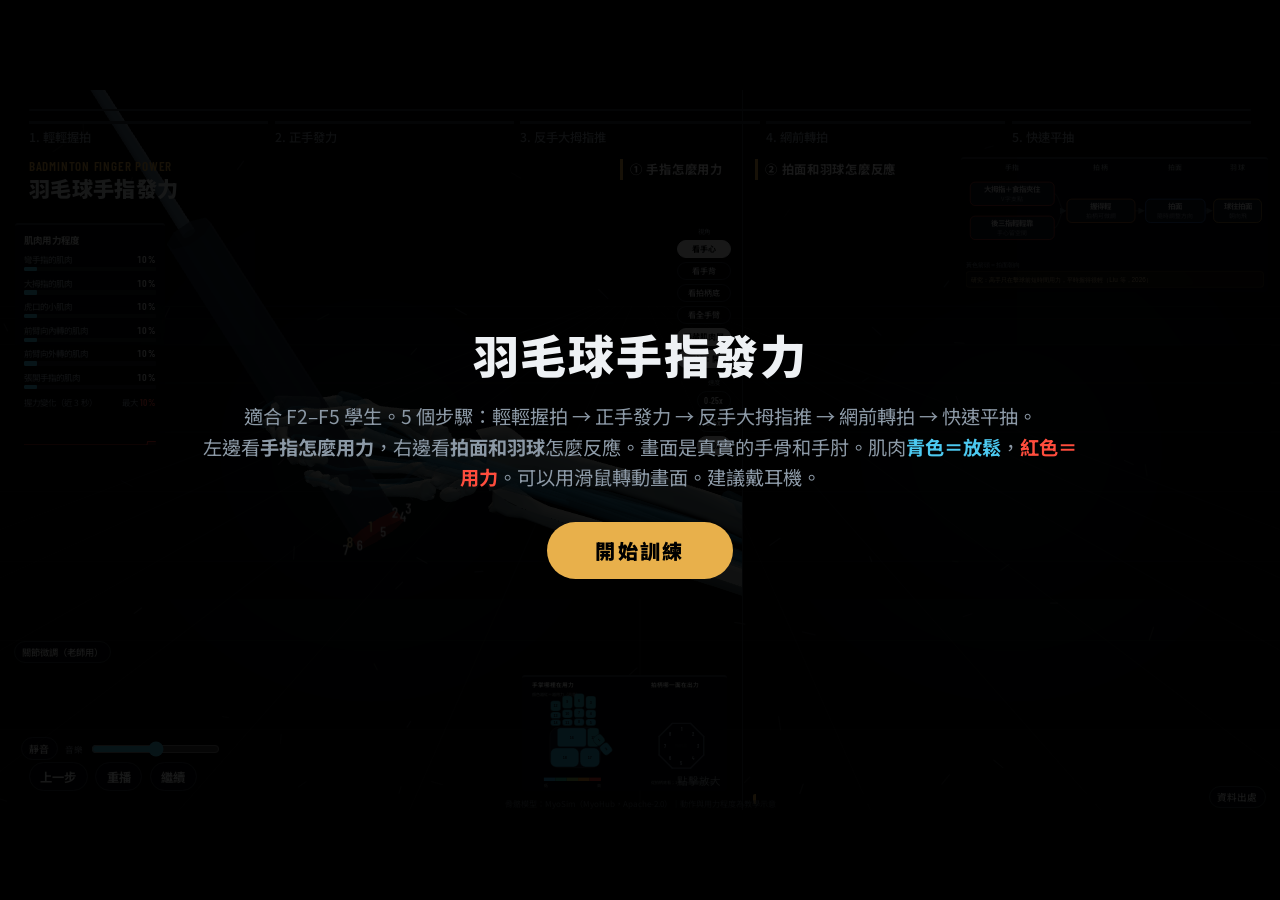
==== commit e95eb74f: "手機版：因果圖移到字幕上方；熱力圖與拍柄截面留在主畫面 Co-Authored-By: Claude Opus 5.5 <noreply@anthropic.com>" ====
--- a/index.html
+++ b/index.html
@@ -6,7 +6,7 @@
 <title>羽毛球手指發力</title>
 <link rel="preconnect" href="https://fonts.googleapis.com"><link rel="preconnect" href="https://fonts.gstatic.com" crossorigin>
 <link href="https://fonts.googleapis.com/css2?family=Barlow+Condensed:wght@500;600;700&family=Noto+Sans+TC:wght@400;500;700;900&display=swap" rel="stylesheet">
-<link rel="stylesheet" href="style_20261016160016.css">
+<link rel="stylesheet" href="style_20261016161052.css">
 <script type="importmap">{ "imports": { "three": "./vendor/three.module.js", "three/addons/": "./vendor/addons/" } }</script>
 </head>
 <body>
@@ -29,10 +29,9 @@
   <div id="finish"><button class="big warm" id="finishBtn">完成訓練</button></div>
   <canvas id="confetti"></canvas>
   <div id="mob">
-    <section class="msec" id="msSubs"><p class="hint2">往下捲動：因果圖解、肌肉數據、手掌熱力圖</p></section>
-    <section class="msec" id="msRel"><h3>因果關係：手指 → 拍柄 → 拍頭 → 羽球</h3></section>
+    <section class="msec" id="msRel"></section>
+    <section class="msec" id="msSubs"><p class="hint2">往下捲動：肌肉用力程度、資料出處</p></section>
     <section class="msec" id="msMus"><h3>肌肉用力程度</h3></section>
-    <section class="msec" id="msHeat"><h3>手掌哪裡在用力・拍柄哪一面出力</h3><p class="hint3">點圖可放大</p></section>
     <section class="msec" id="msRef"></section>
   </div>
   <div class="overlay" id="refs"><div class="refbox">
@@ -68,6 +67,6 @@
   <div class="credit">骨骼模型：MyoSim（MyoHub，Apache-2.0）｜動作與用力程度為教學示意</div>
 </div>
 <script src="./bg_20261016111854.js"></script>
-<script type="module" src="./app_20261016160016.js"></script>
+<script type="module" src="./app_20261016161052.js"></script>
 </body>
 </html>
--- a/style_20261016161052.css
+++ b/style_20261016161052.css
@@ -0,0 +1,246 @@
+:root{--bg:#000;--panel:rgba(18,22,30,.86);--line:rgba(148,163,184,.2);--text:#e2e8f0;--muted:#94a3b8;--cool:#38bdf8;--hot:#ff2d2d;--warm:#ff7a1a;--amber:#fbbf24}
+*{box-sizing:border-box}html,body{margin:0;height:100%;background:#000;color:var(--text);font-family:"PingFang TC","Noto Sans TC",sans-serif;overflow:hidden}
+body{display:flex;align-items:center;justify-content:center}
+#stage{position:relative;width:min(100vw,177.78vh);height:min(56.25vw,100vh);background:#000;overflow:hidden;font-size:min(1.5vw,2.67vh);user-select:none}
+#gl{position:absolute;inset:0;width:100%;height:100%}
+#top{position:absolute;left:0;right:0;top:0;padding:1em 1.5em 0;pointer-events:none}
+#progress{height:.35em;background:var(--line);border-radius:1em;overflow:hidden}#progress>i{display:block;height:100%;width:0;background:linear-gradient(90deg,var(--cool),var(--hot));transition:width .5s}
+#dots{display:flex;gap:.5em;margin-top:.5em}#dots span{flex:1;font-size:.62em;color:var(--muted);border-top:2px solid var(--line);padding-top:.3em;white-space:nowrap;overflow:hidden;text-overflow:ellipsis}
+#dots span.done{color:var(--text);border-color:var(--cool)}#dots span.now{color:#fff;border-color:var(--hot)}
+#title{margin-top:.6em;font-size:1.3em;font-weight:700}#title small{display:block;font-size:.5em;color:var(--muted);letter-spacing:.08em;font-weight:400;margin-bottom:.2em}
+#left{position:absolute;left:1.5em;top:9.4em;width:15em;font-size:.74em;background:var(--panel);border:1px solid var(--line);border-radius:.7em;padding:.8em .9em}
+#left h4{margin:0 0 .6em;font-size:.9em;color:var(--cool);letter-spacing:.08em}
+.mrow{margin-bottom:.55em}.mrow b{display:flex;justify-content:space-between;font-weight:400;color:var(--muted);font-size:.85em;margin-bottom:.2em}
+.mrow em{font-style:normal;color:var(--text);font-weight:700;font-variant-numeric:tabular-nums}.bar{height:.55em;background:rgba(148,163,184,.15);border-radius:1em;overflow:hidden}.bar>i{display:block;height:100%;width:0}
+#spark{height:4.2em;margin-top:.3em}#spark svg{width:100%;height:100%}#peakRow{display:flex;justify-content:space-between;margin-top:.8em;color:var(--muted);font-size:.85em}#peak{color:#ff6b5e;font-weight:700}
+.cluster{position:absolute;display:flex;flex-direction:column;gap:.35em}.cluster .label{font-size:.58em;color:var(--muted);text-align:center;letter-spacing:.1em}
+#views{right:calc(42% + 1em);top:7.6em}#speeds{right:calc(42% + 1em);top:19.8em}
+button{font:inherit;color:var(--text);background:var(--panel);border:1px solid var(--line);border-radius:.5em;padding:.32em .75em;font-size:.72em;cursor:pointer}
+button:hover{border-color:var(--cool)}button.on{background:var(--cool);color:#04121f;border-color:var(--cool);font-weight:700}
+#sound{position:absolute;left:1.5em;bottom:5.4em;display:flex;gap:.5em;align-items:center;font-size:.9em}#sound label{font-size:.62em;color:var(--muted)}input[type=range]{accent-color:var(--cool)}
+#nav{position:absolute;left:1.5em;bottom:1.3em;display:flex;gap:.4em}#nav button{font-size:.82em;padding:.42em 1em}
+#btnNext.pulse{border-color:var(--hot);animation:pulse 1.6s infinite}@keyframes pulse{70%{box-shadow:0 0 0 .6em rgba(255,45,45,0)}0%{box-shadow:0 0 0 0 rgba(255,45,45,.55)}}
+#subs{position:absolute;left:50%;bottom:1.2em;transform:translateX(-50%);width:44%;font-size:.95em;line-height:1.55;padding:.55em .9em;border-radius:.6em;background:var(--panel);border:1px solid var(--line);color:#64748b}
+#subs .sp{color:var(--text)}#subs .kw{color:#ff8a65;font-weight:700}#subs .sp.kw{color:#ff3b30}
+#panel{position:absolute;right:1.5em;bottom:1.2em;width:25%;aspect-ratio:600/340;background:var(--panel);border:1px solid var(--line);border-radius:.7em;cursor:zoom-in;overflow:hidden;transition:all .35s cubic-bezier(.2,.8,.2,1);z-index:5}
+#panel.full{right:0;bottom:0;width:100%;height:100%;aspect-ratio:auto;border-radius:0;cursor:zoom-out;background:rgba(0,0,0,.97);z-index:20}
+#panel svg{width:100%;height:100%;display:block}#panel .hint{position:absolute;right:.6em;bottom:.3em;font-size:.55em;color:var(--muted)}
+#panel .pt{font:700 17px "PingFang TC",sans-serif;fill:#e2e8f0}#panel .sm{font:12px "PingFang TC",sans-serif;fill:#94a3b8}#panel .rn{font:11px sans-serif;fill:#0b1220;text-anchor:middle;font-weight:700}#panel .bn{font:700 15px sans-serif;text-anchor:middle}
+#dbgBtn{position:absolute;right:calc(42% + 1.6em);top:42.6em;font-size:.62em}
+#dbg{position:absolute;right:calc(42% + 1em);top:7.6em;width:17em;max-height:44%;overflow:auto;background:var(--panel);border:1px solid var(--line);border-radius:.6em;padding:.6em;font-size:.6em;display:none;z-index:6}
+#dbg.show{display:block}#dbg label{display:grid;grid-template-columns:8.6em 1fr 2.6em;align-items:center;gap:.3em;margin:.15em 0;color:var(--muted)}#dbg em{font-style:normal;color:var(--text);text-align:right}
+.overlay{position:absolute;inset:0;display:flex;flex-direction:column;align-items:center;justify-content:center;background:rgba(0,0,0,.86);z-index:30;text-align:center}
+.overlay h1{font-size:2.1em;margin:0 0 .3em;letter-spacing:.06em}.overlay p{color:var(--muted);margin:0 0 1.5em;max-width:46em;line-height:1.6}
+.big{font-size:1.05em;padding:.7em 2.4em;border-radius:3em;background:linear-gradient(90deg,var(--cool),#22d3ee);color:#04121f;font-weight:800;border:0;letter-spacing:.1em}
+.big.warm{background:linear-gradient(90deg,var(--hot),var(--amber));color:#fff}
+#finish{position:absolute;left:50%;top:50%;transform:translate(-50%,-50%);z-index:25;display:none}
+#confetti{position:absolute;inset:0;pointer-events:none;z-index:40}#err{position:absolute;left:1em;top:1em;color:#fca5a5;z-index:50}
+.credit{position:absolute;left:50%;bottom:.15em;transform:translateX(-50%);font-size:.5em;color:#475569;white-space:nowrap}
+
+#divider{position:absolute;left:58%;top:0;bottom:0;width:1px;background:rgba(148,163,184,.25)}
+.vlabel{position:absolute;top:5.6em;font-size:.78em;font-weight:700;letter-spacing:.06em;padding:.25em .7em;border-radius:.4em;background:rgba(255,255,255,.06);color:#e2e8f0}
+#vl1{left:auto;right:calc(42% + 1em);top:4.4em}#vl2{left:calc(58% + 1em);top:4.4em}
+#cmp{position:absolute;left:calc(58% + 1em);right:1.5em;top:7em;font-size:.72em;background:var(--panel);border:1px solid var(--line);border-radius:.7em;padding:.7em .9em}
+#cmp h5{margin:0 0 .5em;font-size:1.05em;color:#fbbf24}#cmp p{margin:.3em 0;line-height:1.5}#cmp .note{color:var(--muted);font-size:.88em}
+.crow{display:grid;grid-template-columns:9.5em 1fr 2.6em;align-items:center;gap:.5em;margin:.35em 0}.cbar{height:.75em;background:rgba(148,163,184,.15);border-radius:1em;overflow:hidden}.cbar i{display:block;height:100%;transition:width .4s}
+.crow em{font-style:normal;font-weight:700;text-align:right}
+#subs{left:calc(58% + 1em);right:1.5em;width:auto;transform:none;bottom:1.2em}
+#panel{right:calc(42% + 1em);width:24%}#panel.full{right:0;width:100%}
+#sound{bottom:4.6em}
+#dbgBtn{right:auto;left:1.5em;top:auto;bottom:7.6em}
+
+/* p5.js 背景 */
+#bg{position:absolute;inset:0;z-index:0}#bg canvas{display:block}#gl{z-index:0}
+#cmp .research{margin-top:.6em;padding:.45em .6em;border-left:3px solid #fbbf24;background:rgba(251,191,36,.08);color:#fde68a;font-size:.88em}
+#refsBtn{position:absolute;right:1.5em;bottom:.2em;font-size:.6em;z-index:3}#heatBtn{display:none}
+#refs{display:none;z-index:45;overflow:auto}#refs.show{display:flex}
+.refbox{max-width:48em;width:92%;text-align:left;background:rgba(10,12,18,.96);border:1px solid var(--line);border-radius:.8em;padding:1.2em 1.5em;font-size:.8em;max-height:92%;overflow:auto}
+.refbox h2{margin:0 0 .4em}.refbox h4{margin:1em 0 .3em;color:#fbbf24}.refbox ul{margin:0;padding-left:1.2em;line-height:1.65}.refbox a{color:#7dd3fc}.refbox .note{color:var(--muted);margin-top:1em}.refbox .big{margin-top:1em}
+/* 手機直向：上下分割 */
+body.portrait #stage{width:100vw;height:100dvh;font-size:3.3vw}
+body.portrait #top{padding:.6em .8em 0}body.portrait #dots span{font-size:.55em}body.portrait #title{font-size:1.05em;margin-top:.3em}
+body.portrait #divider{left:0;right:0;top:55%;bottom:auto;width:auto;height:1px}
+body.portrait #vl1{right:.6em;top:5.2em;font-size:.62em}body.portrait #vl2{left:.6em;top:calc(55% + .5em);font-size:.62em}
+body.portrait #left{left:.5em;top:8.4em;width:40vw;font-size:.52em;padding:.5em .6em}body.portrait #spark,body.portrait #peakRow{display:none}
+body.portrait #views{top:auto;bottom:3.4em;left:.5em;right:.5em;flex-direction:row;flex-wrap:wrap;justify-content:center;gap:.3em}
+body.portrait #speeds{top:8.4em;right:.5em;flex-direction:row}body.portrait .cluster .label{display:none}
+body.portrait #heatBtn{display:inline-block}body.portrait #panel{display:none}body.portrait #panel.full{display:block;right:0;width:100%}
+body.portrait #dbgBtn,body.portrait #dbg,body.portrait #sound label,body.portrait #vol{display:none}
+body.portrait #sound{left:auto;right:.5em;bottom:.6em}body.portrait #nav{left:.5em;bottom:.6em}body.portrait #nav button{font-size:.75em;padding:.4em .8em}
+body.portrait #cmp{left:.5em;right:.5em;top:calc(55% + 2.3em);font-size:.56em;padding:.5em .7em}
+body.portrait #subs{left:.5em;right:.5em;bottom:6.6em;font-size:.72em;padding:.45em .7em}
+body.portrait #refsBtn{right:auto;left:50%;transform:translateX(-50%);bottom:.9em}body.portrait .credit{display:none}
+body.portrait .overlay p{font-size:.85em;padding:0 1em}body.portrait .overlay h1{font-size:1.6em}
+#dbgBtn{bottom:13.5em}
+
+/* 關聯圖 */
+#cmp{padding:.5em .6em .3em}#cmp svg.rel{width:100%;display:block}
+.rel .col{font:700 12px "PingFang TC",sans-serif;fill:#64748b;text-anchor:middle;letter-spacing:.1em}
+.rel .nl{font:700 14px "PingFang TC",sans-serif;fill:#cbd5e1;text-anchor:middle}.rel .ns{font:11px "PingFang TC",sans-serif;fill:#64748b;text-anchor:middle}
+.rel .nl.on{fill:#0b0f17}.rel .ns.on{fill:#1f2937;font-weight:700}
+.rel .node.on rect{filter:drop-shadow(0 0 6px rgba(251,191,36,.7))}
+.rel .edge{fill:none;stroke:#334155;stroke-width:2}.rel .edge.on{stroke:#fbbf24;stroke-width:3;stroke-dasharray:7 5;animation:flow .6s linear infinite}
+@keyframes flow{to{stroke-dashoffset:-12}}
+.rel .elab{font:11px "PingFang TC",sans-serif;fill:#fbbf24}.rel .leg{font:11px "PingFang TC",sans-serif;fill:#94a3b8}
+.rel .res{fill:rgba(251,191,36,.1);stroke:rgba(251,191,36,.5)}.rel .rest{font:12px "PingFang TC",sans-serif;fill:#fde68a}
+/* 字幕縮小 */
+#subs{font-size:.76em;line-height:1.5}
+body.portrait #subs{font-size:.6em}
+
+/* ===== 設計優化：羽球場與羽毛球的配色＋記分牌數字 ===== */
+:root{
+  --ink:#000;              /* 背景：純黑 */
+  --feather:#EEF1F4;       /* 羽毛白：主要文字 */
+  --line:#2C3640;          /* 球場線：結構線 */
+  --mute:#8C99A6;          /* 次要文字 */
+  --relax:#4CC9F0;         /* 放鬆（語意色） */
+  --force:#FF4D3D;         /* 用力（語意色） */
+  --cork:#E8B04B;          /* 軟木塞琥珀：介面強調 */
+  --racket:#3D8BFF;        /* 球拍藍 */
+  --panel:rgba(6,8,11,.74);
+  --text:var(--feather);--muted:var(--mute);--cool:var(--relax);--hot:var(--force);--warm:#FF8A3D;--amber:var(--cork);
+  --sans:"Noto Sans TC","PingFang TC","Microsoft JhengHei",sans-serif;
+  --num:"Barlow Condensed","Noto Sans TC",sans-serif;
+}
+html,body{font-family:var(--sans);color:var(--feather);background:var(--ink)}
+#stage{background:var(--ink)}
+.c-relax{color:var(--relax)}.c-force{color:var(--force)}
+:focus-visible{outline:2px solid var(--cork);outline-offset:2px}
+
+/* 頂部：進度＝球場邊線 */
+#progress{height:2px;background:var(--line)}#progress>i{background:var(--cork)}
+#dots{gap:.35em}#dots span{font-size:.64em;color:var(--mute);border-top:3px solid var(--line);padding-top:.35em;font-weight:500}
+#dots span.done{color:var(--feather);border-color:var(--feather)}#dots span.now{color:var(--cork);border-color:var(--cork);font-weight:700}
+#title{font-weight:900;font-size:1.45em;letter-spacing:.02em;line-height:1.15}
+#title small{font-family:var(--num);font-weight:600;font-size:.58em;letter-spacing:.06em;color:var(--cork);margin-bottom:.15em}
+
+/* 面板：半透明黑＋上緣一道球場線，不用粗框卡片 */
+#left,#cmp,#panel,#dbg{background:var(--panel);border:0;border-top:2px solid var(--line);border-radius:3px;backdrop-filter:blur(6px)}
+#left h4{color:var(--feather);font-weight:700;letter-spacing:.02em;font-size:.95em}
+.mrow b{color:var(--mute);font-weight:500}.mrow em,.crow em,#peak{font-family:var(--num);font-weight:600;font-size:1.15em;letter-spacing:.02em;color:var(--feather)}
+.bar{height:.5em;background:#151b21;border-radius:1px}.bar>i{border-radius:1px}
+#peakRow{color:var(--mute)}#peak{color:var(--force)}
+
+/* 畫面標籤：左緣琥珀線 */
+.vlabel{background:none;border-radius:0;border-left:3px solid var(--cork);padding:.1em .6em;font-weight:700;color:var(--feather)}
+#divider{background:var(--line)}
+
+/* 按鈕：膠囊形；選取＝白底黑字（青色只代表放鬆） */
+button{font-family:var(--sans);border-radius:999px;background:rgba(6,8,11,.7);border:1px solid var(--line);color:var(--feather);font-weight:500}
+button:hover{border-color:var(--mute)}
+button.on{background:var(--feather);color:#000;border-color:var(--feather);font-weight:700}
+#speeds button{font-family:var(--num);font-weight:600;font-size:.8em;letter-spacing:.03em}
+.cluster .label{color:var(--mute);letter-spacing:.04em}
+#btnNext.pulse{border-color:var(--cork);color:var(--cork);animation:pulse2 1.6s infinite}
+@keyframes pulse2{0%{box-shadow:0 0 0 0 rgba(232,176,75,.55)}70%{box-shadow:0 0 0 .6em rgba(232,176,75,0)}100%{box-shadow:0 0 0 0 rgba(232,176,75,0)}}
+#nav button{font-weight:700}
+
+/* 字幕：未唸＝灰、已唸＝白、關鍵字＝琥珀 */
+#subs{background:rgba(0,0,0,.7);border:0;border-left:3px solid var(--cork);border-radius:2px;color:#56626e;font-weight:500}
+#subs .sp{color:var(--feather)}#subs .kw{color:#9a7a3a;font-weight:700}#subs .sp.kw{color:var(--cork)}
+
+/* 關聯圖與熱力圖用字 */
+.rel .col{font-family:var(--num);font-size:13px;font-weight:600;fill:var(--mute);letter-spacing:.08em}
+.rel .nl{font-family:var(--sans);fill:var(--feather)}.rel .ns{font-family:var(--sans);fill:var(--mute)}
+.rel .nl.on{fill:#000}.rel .ns.on{fill:#1a1a1a}
+.rel .node.on rect{filter:drop-shadow(0 0 5px rgba(232,176,75,.55))}
+.rel .edge{stroke:var(--line)}.rel .edge.on{stroke:var(--cork)}.rel .elab{fill:var(--cork)}.rel .leg{fill:var(--mute)}
+.rel .res{fill:rgba(232,176,75,.08);stroke:rgba(232,176,75,.45)}.rel .rest{fill:#F1D49A}
+#panel .pt{font-family:var(--sans);fill:var(--feather)}#panel .sm{font-family:var(--sans);fill:var(--mute)}#panel .bn{font-family:var(--num)}
+#panel .hint{color:var(--mute)}
+
+/* 開始畫面與資料出處 */
+.overlay{background:rgba(0,0,0,.9)}
+.overlay h1{font-weight:900;font-size:2.4em;letter-spacing:.04em}
+.overlay p{color:var(--mute)}
+.big{background:var(--cork);color:#000;border-radius:999px;font-weight:900;letter-spacing:.12em}
+.big.warm{background:var(--force);color:#fff}
+.refbox{background:rgba(8,10,13,.97);border:0;border-top:2px solid var(--cork);border-radius:3px}
+.refbox h2{font-weight:900}.refbox h4{color:var(--cork)}.refbox a{color:var(--feather);text-decoration-color:var(--cork);text-underline-offset:3px}
+.credit{color:#4a5560}#refsBtn{border-color:var(--line)}
+
+@media (prefers-reduced-motion:reduce){.rel .edge.on,#btnNext.pulse{animation:none}}
+/* 版面比例：讓 3D 圖成為主角 */
+#left{font-size:.52em;width:15em}             /* 肌肉用力程度：約 0.7 倍 */
+#left .bar{height:.45em}#spark{height:3.4em}
+#subs{font-size:.62em;line-height:1.5;padding:.45em .8em}  /* 字幕再縮小 */
+body.portrait #left{font-size:.4em}
+body.portrait #subs{font-size:.52em}
+/* 位置改用百分比，縮小字級時不會位移 */
+#left{top:18.5%}
+#views,#speeds{font-size:.7em}                 /* 視角、速度按鈕：約 0.7 倍 */
+#views{top:20%}#speeds{top:47%}
+#vl1,#vl2{top:9.6%}
+body.portrait #left{top:12%}
+body.portrait #views{top:auto;font-size:.62em}body.portrait #speeds{top:12%;font-size:.62em}
+/* 2 張 3D 圖為主軸：其他介面再縮小、往邊緣靠 */
+#views,#speeds{font-size:.58em}
+#views{top:19%}#speeds{top:40%}
+#title{font-size:1.1em}#title small{font-size:.62em}
+.vlabel{font-size:.64em}
+#cmp{font-size:.6em;left:auto;right:1.2em;width:29%;padding:.4em .5em .2em}
+#panel{width:16%;right:calc(42% + .8em);bottom:1em}
+#nav button{font-size:.64em;padding:.35em .85em}#nav{bottom:1em}
+#sound{font-size:.72em;bottom:3.6em}#dbgBtn{font-size:.48em;bottom:16em}
+#refsBtn{font-size:.5em}.credit{font-size:.42em}
+body.portrait #cmp{width:auto;left:.5em;right:.5em;font-size:.5em}
+body.portrait #views,body.portrait #speeds{font-size:.55em}
+/* 手機直向：底部三排（字幕 → 視角 → 導覽）不重疊 */
+body.portrait #views{font-size:.82em;top:auto;bottom:6.2%;left:.5em;right:.5em;flex-direction:row;flex-wrap:nowrap;justify-content:center;gap:.3em;overflow-x:auto}
+body.portrait #views button{padding:.3em .6em;white-space:nowrap}
+body.portrait #speeds{font-size:.7em}
+body.portrait #nav{bottom:1.2%}body.portrait #nav button{font-size:.62em}
+body.portrait #sound{bottom:1.2%;font-size:.7em}
+body.portrait #refsBtn{bottom:1.6%;font-size:.48em}
+body.portrait #subs{bottom:11.5%;font-size:.5em}
+body.portrait #cmp{left:auto;right:.5em;width:64%;top:calc(55% + 1.8em);font-size:.42em}
+
+/* 關聯圖縮小並可關閉，避免遮住 3D */
+#cmp{width:24%;font-size:.5em;opacity:.92}#cmp.hide{display:none}
+#cmp .research,.rel .res{opacity:.9}
+#subs{right:1.2em;left:calc(58% + 1em);bottom:.6em;font-size:.56em}
+#vrBtn{position:absolute;left:calc(58% + 1em);bottom:8.2em;padding:.35em 1em;border-radius:999px;border:1px solid var(--cork);background:rgba(0,0,0,.6);color:var(--cork);font:700 .62em var(--sans);cursor:pointer;z-index:3}
+body.portrait #cmp{width:auto;left:.5em;right:.5em;font-size:.42em}
+body.portrait #vrBtn{left:auto;right:.5em;bottom:auto;top:calc(55% + .4em)}
+
+/* ===== 手機直向：上方 3D（72dvh）＋下方捲動的完整資訊 ===== */
+#mob{display:none}
+body.portrait{overflow:auto;display:block;height:auto}
+body.portrait #stage{width:100vw;height:auto;min-height:100dvh;overflow:visible;font-size:3.4vw;padding-bottom:4.6em}
+body.portrait #gl,body.portrait #bg{position:absolute;inset:auto;top:0;left:0;width:100%;height:72dvh}
+body.portrait #divider{top:39.6dvh}
+body.portrait #vl1{top:5.4em;right:.5em}body.portrait #vl2{top:calc(39.6dvh + .4em)}
+body.portrait #speeds{top:7.4em;right:.5em;font-size:.62em}
+body.portrait #views{top:calc(72dvh - 2.6em);bottom:auto;font-size:.7em}
+body.portrait #vrBtn{top:calc(39.6dvh + .4em);right:.5em;left:auto;bottom:auto}
+body.portrait #heatBtn,body.portrait #relBtn,body.portrait #dbgBtn,body.portrait #dbg{display:none}
+body.portrait #nav{position:fixed;left:0;right:0;bottom:0;justify-content:center;gap:.6em;padding:.55em .5em calc(.55em + env(safe-area-inset-bottom));background:rgba(0,0,0,.9);border-top:1px solid var(--line);z-index:20}
+body.portrait #nav button{font-size:.8em;padding:.45em 1.1em}
+body.portrait #sound{position:fixed;right:.6em;bottom:calc(.75em + env(safe-area-inset-bottom));z-index:21;font-size:.7em}
+body.portrait #mob{display:block;position:relative;margin-top:0;padding-top:72dvh}body.portrait #stage{display:flow-root}
+body.portrait .msec{padding:.75em .8em;border-top:1px solid var(--line)}
+body.portrait .msec h3{margin:0 0 .55em;font-size:.86em;font-weight:700;color:var(--feather)}
+body.portrait .hint2{margin:.5em 0 0;font-size:.62em;color:var(--mute);text-align:center}
+body.portrait .hint3{margin:.3em 0 0;font-size:.6em;color:var(--mute)}
+body.portrait #mob #subs,body.portrait #mob #cmp,body.portrait #mob #left,body.portrait #mob #panel,body.portrait #mob #refsBtn{position:static;inset:auto;transform:none;width:auto;opacity:1}
+body.portrait #mob #subs{font-size:.8em;margin:0;padding:.6em .8em}
+body.portrait #mob #cmp{font-size:.8em;display:block;padding:.3em}
+body.portrait #mob #left{font-size:.78em;padding:.6em .7em}
+body.portrait #mob #left h4{display:none}
+body.portrait #mob #bars{display:grid;grid-template-columns:1fr 1fr;gap:0 1.1em}
+body.portrait #mob #spark,body.portrait #mob #peakRow{display:flex}body.portrait #mob #spark{display:block;height:3.2em}
+body.portrait #mob #panel{display:block;aspect-ratio:600/340}
+body.portrait #mob #panel.full{position:fixed;inset:0;z-index:30;aspect-ratio:auto}
+body.portrait #mob #refsBtn{font-size:.8em;margin:0 auto;display:block}
+
+/* 手機：3D 縮為 60dvh；因果圖在字幕上方；熱力圖留在主畫面（手指畫面角落） */
+body.portrait #gl,body.portrait #bg{height:60dvh}
+body.portrait #mob{padding-top:60dvh}
+body.portrait #divider{top:33dvh}
+body.portrait #vl2,body.portrait #vrBtn{top:calc(33dvh + .4em)}
+body.portrait #views{top:calc(60dvh - 2.5em)}
+body.portrait #msRel{padding:.4em .5em .2em;border-top:0}body.portrait #msSubs{padding:.3em .5em .6em;border-top:0}
+body.portrait #mob #cmp{font-size:.72em;padding:.2em .3em}
+body.portrait #mob #subs{font-size:.74em}
+body.portrait #panel{display:block;position:absolute;left:.5em;right:auto;bottom:auto;top:calc(33dvh - 25vw);width:44vw;aspect-ratio:600/340;z-index:4}
+body.portrait #panel.full{position:fixed;inset:0;width:100%;height:100%;top:0;left:0;aspect-ratio:auto;z-index:30}
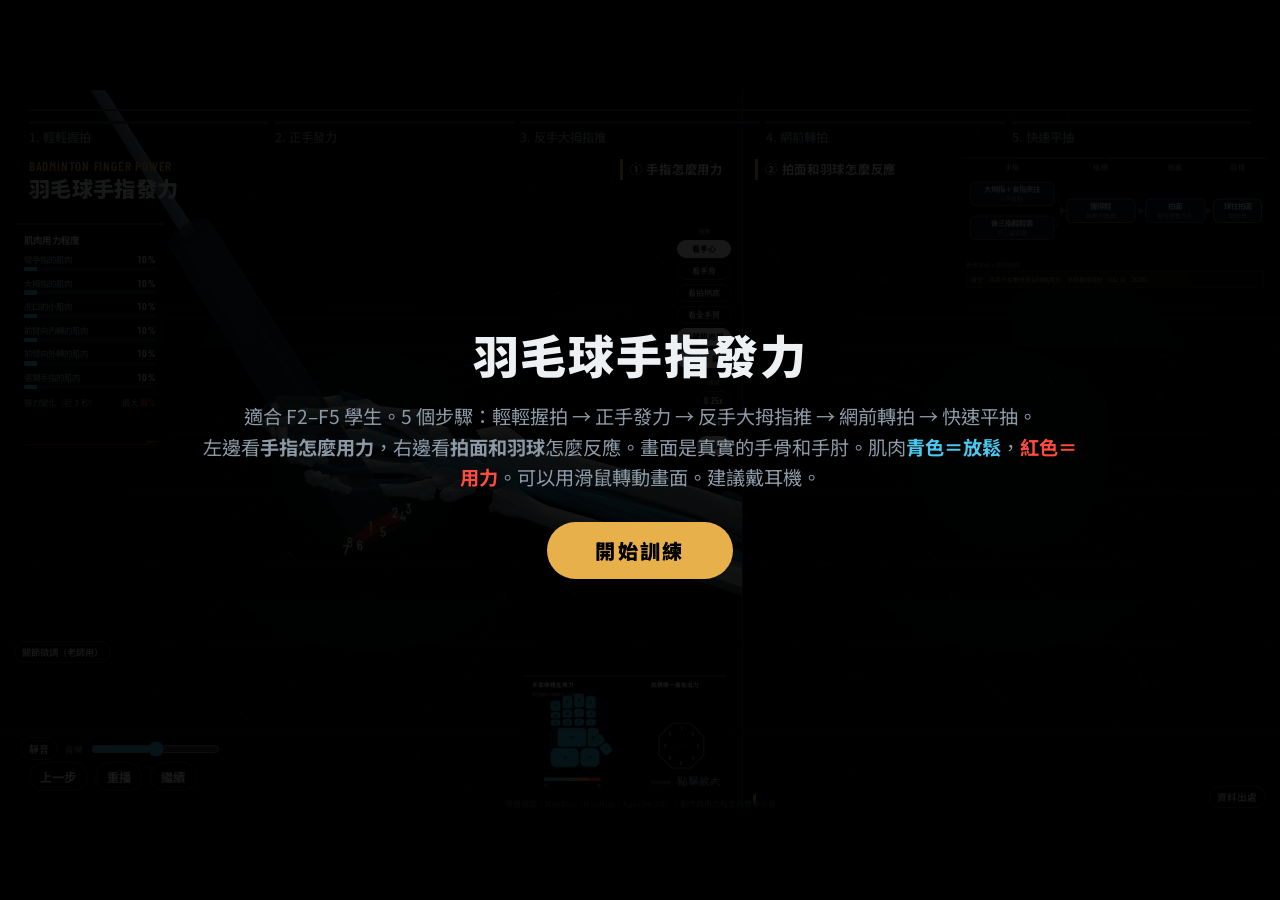
==== commit 6c637f72: "修正手機版無法拖曳旋轉 3D：捲動區的透明留白不再擋住觸控 Co-Authored-By: Claude Opus 5.5 <noreply@anthropic.com>" ====
--- a/index.html
+++ b/index.html
@@ -6,7 +6,7 @@
 <title>羽毛球手指發力</title>
 <link rel="preconnect" href="https://fonts.googleapis.com"><link rel="preconnect" href="https://fonts.gstatic.com" crossorigin>
 <link href="https://fonts.googleapis.com/css2?family=Barlow+Condensed:wght@500;600;700&family=Noto+Sans+TC:wght@400;500;700;900&display=swap" rel="stylesheet">
-<link rel="stylesheet" href="style_20261016161052.css">
+<link rel="stylesheet" href="style_20261016162122.css">
 <script type="importmap">{ "imports": { "three": "./vendor/three.module.js", "three/addons/": "./vendor/addons/" } }</script>
 </head>
 <body>
--- a/style_20261016162122.css
+++ b/style_20261016162122.css
@@ -0,0 +1,250 @@
+:root{--bg:#000;--panel:rgba(18,22,30,.86);--line:rgba(148,163,184,.2);--text:#e2e8f0;--muted:#94a3b8;--cool:#38bdf8;--hot:#ff2d2d;--warm:#ff7a1a;--amber:#fbbf24}
+*{box-sizing:border-box}html,body{margin:0;height:100%;background:#000;color:var(--text);font-family:"PingFang TC","Noto Sans TC",sans-serif;overflow:hidden}
+body{display:flex;align-items:center;justify-content:center}
+#stage{position:relative;width:min(100vw,177.78vh);height:min(56.25vw,100vh);background:#000;overflow:hidden;font-size:min(1.5vw,2.67vh);user-select:none}
+#gl{position:absolute;inset:0;width:100%;height:100%}
+#top{position:absolute;left:0;right:0;top:0;padding:1em 1.5em 0;pointer-events:none}
+#progress{height:.35em;background:var(--line);border-radius:1em;overflow:hidden}#progress>i{display:block;height:100%;width:0;background:linear-gradient(90deg,var(--cool),var(--hot));transition:width .5s}
+#dots{display:flex;gap:.5em;margin-top:.5em}#dots span{flex:1;font-size:.62em;color:var(--muted);border-top:2px solid var(--line);padding-top:.3em;white-space:nowrap;overflow:hidden;text-overflow:ellipsis}
+#dots span.done{color:var(--text);border-color:var(--cool)}#dots span.now{color:#fff;border-color:var(--hot)}
+#title{margin-top:.6em;font-size:1.3em;font-weight:700}#title small{display:block;font-size:.5em;color:var(--muted);letter-spacing:.08em;font-weight:400;margin-bottom:.2em}
+#left{position:absolute;left:1.5em;top:9.4em;width:15em;font-size:.74em;background:var(--panel);border:1px solid var(--line);border-radius:.7em;padding:.8em .9em}
+#left h4{margin:0 0 .6em;font-size:.9em;color:var(--cool);letter-spacing:.08em}
+.mrow{margin-bottom:.55em}.mrow b{display:flex;justify-content:space-between;font-weight:400;color:var(--muted);font-size:.85em;margin-bottom:.2em}
+.mrow em{font-style:normal;color:var(--text);font-weight:700;font-variant-numeric:tabular-nums}.bar{height:.55em;background:rgba(148,163,184,.15);border-radius:1em;overflow:hidden}.bar>i{display:block;height:100%;width:0}
+#spark{height:4.2em;margin-top:.3em}#spark svg{width:100%;height:100%}#peakRow{display:flex;justify-content:space-between;margin-top:.8em;color:var(--muted);font-size:.85em}#peak{color:#ff6b5e;font-weight:700}
+.cluster{position:absolute;display:flex;flex-direction:column;gap:.35em}.cluster .label{font-size:.58em;color:var(--muted);text-align:center;letter-spacing:.1em}
+#views{right:calc(42% + 1em);top:7.6em}#speeds{right:calc(42% + 1em);top:19.8em}
+button{font:inherit;color:var(--text);background:var(--panel);border:1px solid var(--line);border-radius:.5em;padding:.32em .75em;font-size:.72em;cursor:pointer}
+button:hover{border-color:var(--cool)}button.on{background:var(--cool);color:#04121f;border-color:var(--cool);font-weight:700}
+#sound{position:absolute;left:1.5em;bottom:5.4em;display:flex;gap:.5em;align-items:center;font-size:.9em}#sound label{font-size:.62em;color:var(--muted)}input[type=range]{accent-color:var(--cool)}
+#nav{position:absolute;left:1.5em;bottom:1.3em;display:flex;gap:.4em}#nav button{font-size:.82em;padding:.42em 1em}
+#btnNext.pulse{border-color:var(--hot);animation:pulse 1.6s infinite}@keyframes pulse{70%{box-shadow:0 0 0 .6em rgba(255,45,45,0)}0%{box-shadow:0 0 0 0 rgba(255,45,45,.55)}}
+#subs{position:absolute;left:50%;bottom:1.2em;transform:translateX(-50%);width:44%;font-size:.95em;line-height:1.55;padding:.55em .9em;border-radius:.6em;background:var(--panel);border:1px solid var(--line);color:#64748b}
+#subs .sp{color:var(--text)}#subs .kw{color:#ff8a65;font-weight:700}#subs .sp.kw{color:#ff3b30}
+#panel{position:absolute;right:1.5em;bottom:1.2em;width:25%;aspect-ratio:600/340;background:var(--panel);border:1px solid var(--line);border-radius:.7em;cursor:zoom-in;overflow:hidden;transition:all .35s cubic-bezier(.2,.8,.2,1);z-index:5}
+#panel.full{right:0;bottom:0;width:100%;height:100%;aspect-ratio:auto;border-radius:0;cursor:zoom-out;background:rgba(0,0,0,.97);z-index:20}
+#panel svg{width:100%;height:100%;display:block}#panel .hint{position:absolute;right:.6em;bottom:.3em;font-size:.55em;color:var(--muted)}
+#panel .pt{font:700 17px "PingFang TC",sans-serif;fill:#e2e8f0}#panel .sm{font:12px "PingFang TC",sans-serif;fill:#94a3b8}#panel .rn{font:11px sans-serif;fill:#0b1220;text-anchor:middle;font-weight:700}#panel .bn{font:700 15px sans-serif;text-anchor:middle}
+#dbgBtn{position:absolute;right:calc(42% + 1.6em);top:42.6em;font-size:.62em}
+#dbg{position:absolute;right:calc(42% + 1em);top:7.6em;width:17em;max-height:44%;overflow:auto;background:var(--panel);border:1px solid var(--line);border-radius:.6em;padding:.6em;font-size:.6em;display:none;z-index:6}
+#dbg.show{display:block}#dbg label{display:grid;grid-template-columns:8.6em 1fr 2.6em;align-items:center;gap:.3em;margin:.15em 0;color:var(--muted)}#dbg em{font-style:normal;color:var(--text);text-align:right}
+.overlay{position:absolute;inset:0;display:flex;flex-direction:column;align-items:center;justify-content:center;background:rgba(0,0,0,.86);z-index:30;text-align:center}
+.overlay h1{font-size:2.1em;margin:0 0 .3em;letter-spacing:.06em}.overlay p{color:var(--muted);margin:0 0 1.5em;max-width:46em;line-height:1.6}
+.big{font-size:1.05em;padding:.7em 2.4em;border-radius:3em;background:linear-gradient(90deg,var(--cool),#22d3ee);color:#04121f;font-weight:800;border:0;letter-spacing:.1em}
+.big.warm{background:linear-gradient(90deg,var(--hot),var(--amber));color:#fff}
+#finish{position:absolute;left:50%;top:50%;transform:translate(-50%,-50%);z-index:25;display:none}
+#confetti{position:absolute;inset:0;pointer-events:none;z-index:40}#err{position:absolute;left:1em;top:1em;color:#fca5a5;z-index:50}
+.credit{position:absolute;left:50%;bottom:.15em;transform:translateX(-50%);font-size:.5em;color:#475569;white-space:nowrap}
+
+#divider{position:absolute;left:58%;top:0;bottom:0;width:1px;background:rgba(148,163,184,.25)}
+.vlabel{position:absolute;top:5.6em;font-size:.78em;font-weight:700;letter-spacing:.06em;padding:.25em .7em;border-radius:.4em;background:rgba(255,255,255,.06);color:#e2e8f0}
+#vl1{left:auto;right:calc(42% + 1em);top:4.4em}#vl2{left:calc(58% + 1em);top:4.4em}
+#cmp{position:absolute;left:calc(58% + 1em);right:1.5em;top:7em;font-size:.72em;background:var(--panel);border:1px solid var(--line);border-radius:.7em;padding:.7em .9em}
+#cmp h5{margin:0 0 .5em;font-size:1.05em;color:#fbbf24}#cmp p{margin:.3em 0;line-height:1.5}#cmp .note{color:var(--muted);font-size:.88em}
+.crow{display:grid;grid-template-columns:9.5em 1fr 2.6em;align-items:center;gap:.5em;margin:.35em 0}.cbar{height:.75em;background:rgba(148,163,184,.15);border-radius:1em;overflow:hidden}.cbar i{display:block;height:100%;transition:width .4s}
+.crow em{font-style:normal;font-weight:700;text-align:right}
+#subs{left:calc(58% + 1em);right:1.5em;width:auto;transform:none;bottom:1.2em}
+#panel{right:calc(42% + 1em);width:24%}#panel.full{right:0;width:100%}
+#sound{bottom:4.6em}
+#dbgBtn{right:auto;left:1.5em;top:auto;bottom:7.6em}
+
+/* p5.js 背景 */
+#bg{position:absolute;inset:0;z-index:0}#bg canvas{display:block}#gl{z-index:0}
+#cmp .research{margin-top:.6em;padding:.45em .6em;border-left:3px solid #fbbf24;background:rgba(251,191,36,.08);color:#fde68a;font-size:.88em}
+#refsBtn{position:absolute;right:1.5em;bottom:.2em;font-size:.6em;z-index:3}#heatBtn{display:none}
+#refs{display:none;z-index:45;overflow:auto}#refs.show{display:flex}
+.refbox{max-width:48em;width:92%;text-align:left;background:rgba(10,12,18,.96);border:1px solid var(--line);border-radius:.8em;padding:1.2em 1.5em;font-size:.8em;max-height:92%;overflow:auto}
+.refbox h2{margin:0 0 .4em}.refbox h4{margin:1em 0 .3em;color:#fbbf24}.refbox ul{margin:0;padding-left:1.2em;line-height:1.65}.refbox a{color:#7dd3fc}.refbox .note{color:var(--muted);margin-top:1em}.refbox .big{margin-top:1em}
+/* 手機直向：上下分割 */
+body.portrait #stage{width:100vw;height:100dvh;font-size:3.3vw}
+body.portrait #top{padding:.6em .8em 0}body.portrait #dots span{font-size:.55em}body.portrait #title{font-size:1.05em;margin-top:.3em}
+body.portrait #divider{left:0;right:0;top:55%;bottom:auto;width:auto;height:1px}
+body.portrait #vl1{right:.6em;top:5.2em;font-size:.62em}body.portrait #vl2{left:.6em;top:calc(55% + .5em);font-size:.62em}
+body.portrait #left{left:.5em;top:8.4em;width:40vw;font-size:.52em;padding:.5em .6em}body.portrait #spark,body.portrait #peakRow{display:none}
+body.portrait #views{top:auto;bottom:3.4em;left:.5em;right:.5em;flex-direction:row;flex-wrap:wrap;justify-content:center;gap:.3em}
+body.portrait #speeds{top:8.4em;right:.5em;flex-direction:row}body.portrait .cluster .label{display:none}
+body.portrait #heatBtn{display:inline-block}body.portrait #panel{display:none}body.portrait #panel.full{display:block;right:0;width:100%}
+body.portrait #dbgBtn,body.portrait #dbg,body.portrait #sound label,body.portrait #vol{display:none}
+body.portrait #sound{left:auto;right:.5em;bottom:.6em}body.portrait #nav{left:.5em;bottom:.6em}body.portrait #nav button{font-size:.75em;padding:.4em .8em}
+body.portrait #cmp{left:.5em;right:.5em;top:calc(55% + 2.3em);font-size:.56em;padding:.5em .7em}
+body.portrait #subs{left:.5em;right:.5em;bottom:6.6em;font-size:.72em;padding:.45em .7em}
+body.portrait #refsBtn{right:auto;left:50%;transform:translateX(-50%);bottom:.9em}body.portrait .credit{display:none}
+body.portrait .overlay p{font-size:.85em;padding:0 1em}body.portrait .overlay h1{font-size:1.6em}
+#dbgBtn{bottom:13.5em}
+
+/* 關聯圖 */
+#cmp{padding:.5em .6em .3em}#cmp svg.rel{width:100%;display:block}
+.rel .col{font:700 12px "PingFang TC",sans-serif;fill:#64748b;text-anchor:middle;letter-spacing:.1em}
+.rel .nl{font:700 14px "PingFang TC",sans-serif;fill:#cbd5e1;text-anchor:middle}.rel .ns{font:11px "PingFang TC",sans-serif;fill:#64748b;text-anchor:middle}
+.rel .nl.on{fill:#0b0f17}.rel .ns.on{fill:#1f2937;font-weight:700}
+.rel .node.on rect{filter:drop-shadow(0 0 6px rgba(251,191,36,.7))}
+.rel .edge{fill:none;stroke:#334155;stroke-width:2}.rel .edge.on{stroke:#fbbf24;stroke-width:3;stroke-dasharray:7 5;animation:flow .6s linear infinite}
+@keyframes flow{to{stroke-dashoffset:-12}}
+.rel .elab{font:11px "PingFang TC",sans-serif;fill:#fbbf24}.rel .leg{font:11px "PingFang TC",sans-serif;fill:#94a3b8}
+.rel .res{fill:rgba(251,191,36,.1);stroke:rgba(251,191,36,.5)}.rel .rest{font:12px "PingFang TC",sans-serif;fill:#fde68a}
+/* 字幕縮小 */
+#subs{font-size:.76em;line-height:1.5}
+body.portrait #subs{font-size:.6em}
+
+/* ===== 設計優化：羽球場與羽毛球的配色＋記分牌數字 ===== */
+:root{
+  --ink:#000;              /* 背景：純黑 */
+  --feather:#EEF1F4;       /* 羽毛白：主要文字 */
+  --line:#2C3640;          /* 球場線：結構線 */
+  --mute:#8C99A6;          /* 次要文字 */
+  --relax:#4CC9F0;         /* 放鬆（語意色） */
+  --force:#FF4D3D;         /* 用力（語意色） */
+  --cork:#E8B04B;          /* 軟木塞琥珀：介面強調 */
+  --racket:#3D8BFF;        /* 球拍藍 */
+  --panel:rgba(6,8,11,.74);
+  --text:var(--feather);--muted:var(--mute);--cool:var(--relax);--hot:var(--force);--warm:#FF8A3D;--amber:var(--cork);
+  --sans:"Noto Sans TC","PingFang TC","Microsoft JhengHei",sans-serif;
+  --num:"Barlow Condensed","Noto Sans TC",sans-serif;
+}
+html,body{font-family:var(--sans);color:var(--feather);background:var(--ink)}
+#stage{background:var(--ink)}
+.c-relax{color:var(--relax)}.c-force{color:var(--force)}
+:focus-visible{outline:2px solid var(--cork);outline-offset:2px}
+
+/* 頂部：進度＝球場邊線 */
+#progress{height:2px;background:var(--line)}#progress>i{background:var(--cork)}
+#dots{gap:.35em}#dots span{font-size:.64em;color:var(--mute);border-top:3px solid var(--line);padding-top:.35em;font-weight:500}
+#dots span.done{color:var(--feather);border-color:var(--feather)}#dots span.now{color:var(--cork);border-color:var(--cork);font-weight:700}
+#title{font-weight:900;font-size:1.45em;letter-spacing:.02em;line-height:1.15}
+#title small{font-family:var(--num);font-weight:600;font-size:.58em;letter-spacing:.06em;color:var(--cork);margin-bottom:.15em}
+
+/* 面板：半透明黑＋上緣一道球場線，不用粗框卡片 */
+#left,#cmp,#panel,#dbg{background:var(--panel);border:0;border-top:2px solid var(--line);border-radius:3px;backdrop-filter:blur(6px)}
+#left h4{color:var(--feather);font-weight:700;letter-spacing:.02em;font-size:.95em}
+.mrow b{color:var(--mute);font-weight:500}.mrow em,.crow em,#peak{font-family:var(--num);font-weight:600;font-size:1.15em;letter-spacing:.02em;color:var(--feather)}
+.bar{height:.5em;background:#151b21;border-radius:1px}.bar>i{border-radius:1px}
+#peakRow{color:var(--mute)}#peak{color:var(--force)}
+
+/* 畫面標籤：左緣琥珀線 */
+.vlabel{background:none;border-radius:0;border-left:3px solid var(--cork);padding:.1em .6em;font-weight:700;color:var(--feather)}
+#divider{background:var(--line)}
+
+/* 按鈕：膠囊形；選取＝白底黑字（青色只代表放鬆） */
+button{font-family:var(--sans);border-radius:999px;background:rgba(6,8,11,.7);border:1px solid var(--line);color:var(--feather);font-weight:500}
+button:hover{border-color:var(--mute)}
+button.on{background:var(--feather);color:#000;border-color:var(--feather);font-weight:700}
+#speeds button{font-family:var(--num);font-weight:600;font-size:.8em;letter-spacing:.03em}
+.cluster .label{color:var(--mute);letter-spacing:.04em}
+#btnNext.pulse{border-color:var(--cork);color:var(--cork);animation:pulse2 1.6s infinite}
+@keyframes pulse2{0%{box-shadow:0 0 0 0 rgba(232,176,75,.55)}70%{box-shadow:0 0 0 .6em rgba(232,176,75,0)}100%{box-shadow:0 0 0 0 rgba(232,176,75,0)}}
+#nav button{font-weight:700}
+
+/* 字幕：未唸＝灰、已唸＝白、關鍵字＝琥珀 */
+#subs{background:rgba(0,0,0,.7);border:0;border-left:3px solid var(--cork);border-radius:2px;color:#56626e;font-weight:500}
+#subs .sp{color:var(--feather)}#subs .kw{color:#9a7a3a;font-weight:700}#subs .sp.kw{color:var(--cork)}
+
+/* 關聯圖與熱力圖用字 */
+.rel .col{font-family:var(--num);font-size:13px;font-weight:600;fill:var(--mute);letter-spacing:.08em}
+.rel .nl{font-family:var(--sans);fill:var(--feather)}.rel .ns{font-family:var(--sans);fill:var(--mute)}
+.rel .nl.on{fill:#000}.rel .ns.on{fill:#1a1a1a}
+.rel .node.on rect{filter:drop-shadow(0 0 5px rgba(232,176,75,.55))}
+.rel .edge{stroke:var(--line)}.rel .edge.on{stroke:var(--cork)}.rel .elab{fill:var(--cork)}.rel .leg{fill:var(--mute)}
+.rel .res{fill:rgba(232,176,75,.08);stroke:rgba(232,176,75,.45)}.rel .rest{fill:#F1D49A}
+#panel .pt{font-family:var(--sans);fill:var(--feather)}#panel .sm{font-family:var(--sans);fill:var(--mute)}#panel .bn{font-family:var(--num)}
+#panel .hint{color:var(--mute)}
+
+/* 開始畫面與資料出處 */
+.overlay{background:rgba(0,0,0,.9)}
+.overlay h1{font-weight:900;font-size:2.4em;letter-spacing:.04em}
+.overlay p{color:var(--mute)}
+.big{background:var(--cork);color:#000;border-radius:999px;font-weight:900;letter-spacing:.12em}
+.big.warm{background:var(--force);color:#fff}
+.refbox{background:rgba(8,10,13,.97);border:0;border-top:2px solid var(--cork);border-radius:3px}
+.refbox h2{font-weight:900}.refbox h4{color:var(--cork)}.refbox a{color:var(--feather);text-decoration-color:var(--cork);text-underline-offset:3px}
+.credit{color:#4a5560}#refsBtn{border-color:var(--line)}
+
+@media (prefers-reduced-motion:reduce){.rel .edge.on,#btnNext.pulse{animation:none}}
+/* 版面比例：讓 3D 圖成為主角 */
+#left{font-size:.52em;width:15em}             /* 肌肉用力程度：約 0.7 倍 */
+#left .bar{height:.45em}#spark{height:3.4em}
+#subs{font-size:.62em;line-height:1.5;padding:.45em .8em}  /* 字幕再縮小 */
+body.portrait #left{font-size:.4em}
+body.portrait #subs{font-size:.52em}
+/* 位置改用百分比，縮小字級時不會位移 */
+#left{top:18.5%}
+#views,#speeds{font-size:.7em}                 /* 視角、速度按鈕：約 0.7 倍 */
+#views{top:20%}#speeds{top:47%}
+#vl1,#vl2{top:9.6%}
+body.portrait #left{top:12%}
+body.portrait #views{top:auto;font-size:.62em}body.portrait #speeds{top:12%;font-size:.62em}
+/* 2 張 3D 圖為主軸：其他介面再縮小、往邊緣靠 */
+#views,#speeds{font-size:.58em}
+#views{top:19%}#speeds{top:40%}
+#title{font-size:1.1em}#title small{font-size:.62em}
+.vlabel{font-size:.64em}
+#cmp{font-size:.6em;left:auto;right:1.2em;width:29%;padding:.4em .5em .2em}
+#panel{width:16%;right:calc(42% + .8em);bottom:1em}
+#nav button{font-size:.64em;padding:.35em .85em}#nav{bottom:1em}
+#sound{font-size:.72em;bottom:3.6em}#dbgBtn{font-size:.48em;bottom:16em}
+#refsBtn{font-size:.5em}.credit{font-size:.42em}
+body.portrait #cmp{width:auto;left:.5em;right:.5em;font-size:.5em}
+body.portrait #views,body.portrait #speeds{font-size:.55em}
+/* 手機直向：底部三排（字幕 → 視角 → 導覽）不重疊 */
+body.portrait #views{font-size:.82em;top:auto;bottom:6.2%;left:.5em;right:.5em;flex-direction:row;flex-wrap:nowrap;justify-content:center;gap:.3em;overflow-x:auto}
+body.portrait #views button{padding:.3em .6em;white-space:nowrap}
+body.portrait #speeds{font-size:.7em}
+body.portrait #nav{bottom:1.2%}body.portrait #nav button{font-size:.62em}
+body.portrait #sound{bottom:1.2%;font-size:.7em}
+body.portrait #refsBtn{bottom:1.6%;font-size:.48em}
+body.portrait #subs{bottom:11.5%;font-size:.5em}
+body.portrait #cmp{left:auto;right:.5em;width:64%;top:calc(55% + 1.8em);font-size:.42em}
+
+/* 關聯圖縮小並可關閉，避免遮住 3D */
+#cmp{width:24%;font-size:.5em;opacity:.92}#cmp.hide{display:none}
+#cmp .research,.rel .res{opacity:.9}
+#subs{right:1.2em;left:calc(58% + 1em);bottom:.6em;font-size:.56em}
+#vrBtn{position:absolute;left:calc(58% + 1em);bottom:8.2em;padding:.35em 1em;border-radius:999px;border:1px solid var(--cork);background:rgba(0,0,0,.6);color:var(--cork);font:700 .62em var(--sans);cursor:pointer;z-index:3}
+body.portrait #cmp{width:auto;left:.5em;right:.5em;font-size:.42em}
+body.portrait #vrBtn{left:auto;right:.5em;bottom:auto;top:calc(55% + .4em)}
+
+/* ===== 手機直向：上方 3D（72dvh）＋下方捲動的完整資訊 ===== */
+#mob{display:none}
+body.portrait{overflow:auto;display:block;height:auto}
+body.portrait #stage{width:100vw;height:auto;min-height:100dvh;overflow:visible;font-size:3.4vw;padding-bottom:4.6em}
+body.portrait #gl,body.portrait #bg{position:absolute;inset:auto;top:0;left:0;width:100%;height:72dvh}
+body.portrait #divider{top:39.6dvh}
+body.portrait #vl1{top:5.4em;right:.5em}body.portrait #vl2{top:calc(39.6dvh + .4em)}
+body.portrait #speeds{top:7.4em;right:.5em;font-size:.62em}
+body.portrait #views{top:calc(72dvh - 2.6em);bottom:auto;font-size:.7em}
+body.portrait #vrBtn{top:calc(39.6dvh + .4em);right:.5em;left:auto;bottom:auto}
+body.portrait #heatBtn,body.portrait #relBtn,body.portrait #dbgBtn,body.portrait #dbg{display:none}
+body.portrait #nav{position:fixed;left:0;right:0;bottom:0;justify-content:center;gap:.6em;padding:.55em .5em calc(.55em + env(safe-area-inset-bottom));background:rgba(0,0,0,.9);border-top:1px solid var(--line);z-index:20}
+body.portrait #nav button{font-size:.8em;padding:.45em 1.1em}
+body.portrait #sound{position:fixed;right:.6em;bottom:calc(.75em + env(safe-area-inset-bottom));z-index:21;font-size:.7em}
+body.portrait #mob{display:block;position:relative;margin-top:0;padding-top:72dvh}body.portrait #stage{display:flow-root}
+body.portrait .msec{padding:.75em .8em;border-top:1px solid var(--line)}
+body.portrait .msec h3{margin:0 0 .55em;font-size:.86em;font-weight:700;color:var(--feather)}
+body.portrait .hint2{margin:.5em 0 0;font-size:.62em;color:var(--mute);text-align:center}
+body.portrait .hint3{margin:.3em 0 0;font-size:.6em;color:var(--mute)}
+body.portrait #mob #subs,body.portrait #mob #cmp,body.portrait #mob #left,body.portrait #mob #panel,body.portrait #mob #refsBtn{position:static;inset:auto;transform:none;width:auto;opacity:1}
+body.portrait #mob #subs{font-size:.8em;margin:0;padding:.6em .8em}
+body.portrait #mob #cmp{font-size:.8em;display:block;padding:.3em}
+body.portrait #mob #left{font-size:.78em;padding:.6em .7em}
+body.portrait #mob #left h4{display:none}
+body.portrait #mob #bars{display:grid;grid-template-columns:1fr 1fr;gap:0 1.1em}
+body.portrait #mob #spark,body.portrait #mob #peakRow{display:flex}body.portrait #mob #spark{display:block;height:3.2em}
+body.portrait #mob #panel{display:block;aspect-ratio:600/340}
+body.portrait #mob #panel.full{position:fixed;inset:0;z-index:30;aspect-ratio:auto}
+body.portrait #mob #refsBtn{font-size:.8em;margin:0 auto;display:block}
+
+/* 手機：3D 縮為 60dvh；因果圖在字幕上方；熱力圖留在主畫面（手指畫面角落） */
+body.portrait #gl,body.portrait #bg{height:60dvh}
+body.portrait #mob{padding-top:60dvh}
+body.portrait #divider{top:33dvh}
+body.portrait #vl2,body.portrait #vrBtn{top:calc(33dvh + .4em)}
+body.portrait #views{top:calc(60dvh - 2.5em)}
+body.portrait #msRel{padding:.4em .5em .2em;border-top:0}body.portrait #msSubs{padding:.3em .5em .6em;border-top:0}
+body.portrait #mob #cmp{font-size:.72em;padding:.2em .3em}
+body.portrait #mob #subs{font-size:.74em}
+body.portrait #panel{display:block;position:absolute;left:.5em;right:auto;bottom:auto;top:calc(33dvh - 25vw);width:44vw;aspect-ratio:600/340;z-index:4}
+body.portrait #panel.full{position:fixed;inset:0;width:100%;height:100%;top:0;left:0;aspect-ratio:auto;z-index:30}
+/* 手機：捲動區的上方留白是透明的，不可擋住 3D 的拖曳旋轉 */
+body.portrait #mob{pointer-events:none}
+body.portrait #mob .msec{pointer-events:auto}
+body.portrait #gl{touch-action:none}
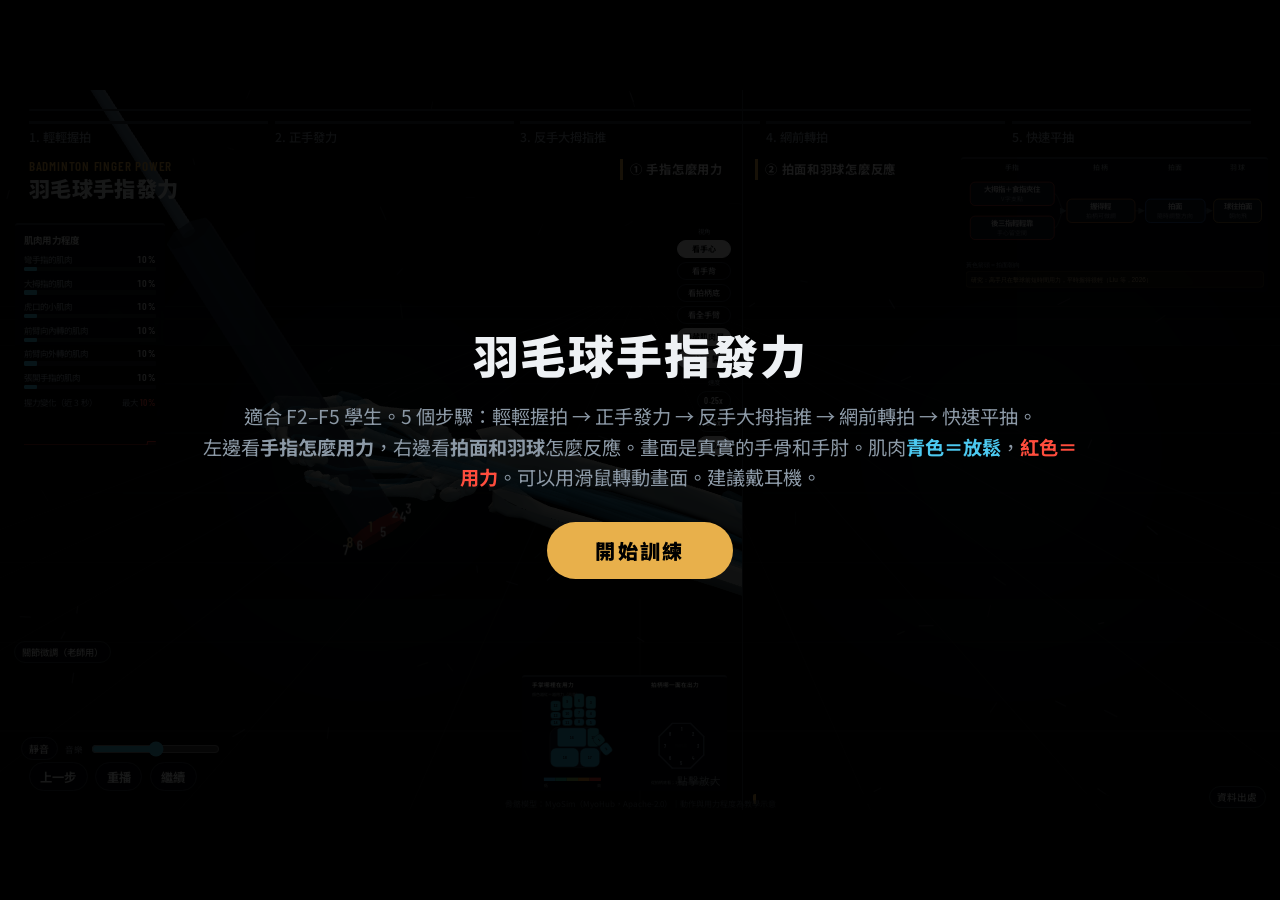
==== commit ff837593: "手機版：「完成訓練」移到底部導覽列，不遮住因果圖 Co-Authored-By: Claude Opus 5.5 <noreply@anthropic.com>" ====
--- a/index.html
+++ b/index.html
@@ -6,7 +6,7 @@
 <title>羽毛球手指發力</title>
 <link rel="preconnect" href="https://fonts.googleapis.com"><link rel="preconnect" href="https://fonts.gstatic.com" crossorigin>
 <link href="https://fonts.googleapis.com/css2?family=Barlow+Condensed:wght@500;600;700&family=Noto+Sans+TC:wght@400;500;700;900&display=swap" rel="stylesheet">
-<link rel="stylesheet" href="style_20261016162122.css">
+<link rel="stylesheet" href="style_20261016163919.css">
 <script type="importmap">{ "imports": { "three": "./vendor/three.module.js", "three/addons/": "./vendor/addons/" } }</script>
 </head>
 <body>
--- a/style_20261016163919.css
+++ b/style_20261016163919.css
@@ -0,0 +1,253 @@
+:root{--bg:#000;--panel:rgba(18,22,30,.86);--line:rgba(148,163,184,.2);--text:#e2e8f0;--muted:#94a3b8;--cool:#38bdf8;--hot:#ff2d2d;--warm:#ff7a1a;--amber:#fbbf24}
+*{box-sizing:border-box}html,body{margin:0;height:100%;background:#000;color:var(--text);font-family:"PingFang TC","Noto Sans TC",sans-serif;overflow:hidden}
+body{display:flex;align-items:center;justify-content:center}
+#stage{position:relative;width:min(100vw,177.78vh);height:min(56.25vw,100vh);background:#000;overflow:hidden;font-size:min(1.5vw,2.67vh);user-select:none}
+#gl{position:absolute;inset:0;width:100%;height:100%}
+#top{position:absolute;left:0;right:0;top:0;padding:1em 1.5em 0;pointer-events:none}
+#progress{height:.35em;background:var(--line);border-radius:1em;overflow:hidden}#progress>i{display:block;height:100%;width:0;background:linear-gradient(90deg,var(--cool),var(--hot));transition:width .5s}
+#dots{display:flex;gap:.5em;margin-top:.5em}#dots span{flex:1;font-size:.62em;color:var(--muted);border-top:2px solid var(--line);padding-top:.3em;white-space:nowrap;overflow:hidden;text-overflow:ellipsis}
+#dots span.done{color:var(--text);border-color:var(--cool)}#dots span.now{color:#fff;border-color:var(--hot)}
+#title{margin-top:.6em;font-size:1.3em;font-weight:700}#title small{display:block;font-size:.5em;color:var(--muted);letter-spacing:.08em;font-weight:400;margin-bottom:.2em}
+#left{position:absolute;left:1.5em;top:9.4em;width:15em;font-size:.74em;background:var(--panel);border:1px solid var(--line);border-radius:.7em;padding:.8em .9em}
+#left h4{margin:0 0 .6em;font-size:.9em;color:var(--cool);letter-spacing:.08em}
+.mrow{margin-bottom:.55em}.mrow b{display:flex;justify-content:space-between;font-weight:400;color:var(--muted);font-size:.85em;margin-bottom:.2em}
+.mrow em{font-style:normal;color:var(--text);font-weight:700;font-variant-numeric:tabular-nums}.bar{height:.55em;background:rgba(148,163,184,.15);border-radius:1em;overflow:hidden}.bar>i{display:block;height:100%;width:0}
+#spark{height:4.2em;margin-top:.3em}#spark svg{width:100%;height:100%}#peakRow{display:flex;justify-content:space-between;margin-top:.8em;color:var(--muted);font-size:.85em}#peak{color:#ff6b5e;font-weight:700}
+.cluster{position:absolute;display:flex;flex-direction:column;gap:.35em}.cluster .label{font-size:.58em;color:var(--muted);text-align:center;letter-spacing:.1em}
+#views{right:calc(42% + 1em);top:7.6em}#speeds{right:calc(42% + 1em);top:19.8em}
+button{font:inherit;color:var(--text);background:var(--panel);border:1px solid var(--line);border-radius:.5em;padding:.32em .75em;font-size:.72em;cursor:pointer}
+button:hover{border-color:var(--cool)}button.on{background:var(--cool);color:#04121f;border-color:var(--cool);font-weight:700}
+#sound{position:absolute;left:1.5em;bottom:5.4em;display:flex;gap:.5em;align-items:center;font-size:.9em}#sound label{font-size:.62em;color:var(--muted)}input[type=range]{accent-color:var(--cool)}
+#nav{position:absolute;left:1.5em;bottom:1.3em;display:flex;gap:.4em}#nav button{font-size:.82em;padding:.42em 1em}
+#btnNext.pulse{border-color:var(--hot);animation:pulse 1.6s infinite}@keyframes pulse{70%{box-shadow:0 0 0 .6em rgba(255,45,45,0)}0%{box-shadow:0 0 0 0 rgba(255,45,45,.55)}}
+#subs{position:absolute;left:50%;bottom:1.2em;transform:translateX(-50%);width:44%;font-size:.95em;line-height:1.55;padding:.55em .9em;border-radius:.6em;background:var(--panel);border:1px solid var(--line);color:#64748b}
+#subs .sp{color:var(--text)}#subs .kw{color:#ff8a65;font-weight:700}#subs .sp.kw{color:#ff3b30}
+#panel{position:absolute;right:1.5em;bottom:1.2em;width:25%;aspect-ratio:600/340;background:var(--panel);border:1px solid var(--line);border-radius:.7em;cursor:zoom-in;overflow:hidden;transition:all .35s cubic-bezier(.2,.8,.2,1);z-index:5}
+#panel.full{right:0;bottom:0;width:100%;height:100%;aspect-ratio:auto;border-radius:0;cursor:zoom-out;background:rgba(0,0,0,.97);z-index:20}
+#panel svg{width:100%;height:100%;display:block}#panel .hint{position:absolute;right:.6em;bottom:.3em;font-size:.55em;color:var(--muted)}
+#panel .pt{font:700 17px "PingFang TC",sans-serif;fill:#e2e8f0}#panel .sm{font:12px "PingFang TC",sans-serif;fill:#94a3b8}#panel .rn{font:11px sans-serif;fill:#0b1220;text-anchor:middle;font-weight:700}#panel .bn{font:700 15px sans-serif;text-anchor:middle}
+#dbgBtn{position:absolute;right:calc(42% + 1.6em);top:42.6em;font-size:.62em}
+#dbg{position:absolute;right:calc(42% + 1em);top:7.6em;width:17em;max-height:44%;overflow:auto;background:var(--panel);border:1px solid var(--line);border-radius:.6em;padding:.6em;font-size:.6em;display:none;z-index:6}
+#dbg.show{display:block}#dbg label{display:grid;grid-template-columns:8.6em 1fr 2.6em;align-items:center;gap:.3em;margin:.15em 0;color:var(--muted)}#dbg em{font-style:normal;color:var(--text);text-align:right}
+.overlay{position:absolute;inset:0;display:flex;flex-direction:column;align-items:center;justify-content:center;background:rgba(0,0,0,.86);z-index:30;text-align:center}
+.overlay h1{font-size:2.1em;margin:0 0 .3em;letter-spacing:.06em}.overlay p{color:var(--muted);margin:0 0 1.5em;max-width:46em;line-height:1.6}
+.big{font-size:1.05em;padding:.7em 2.4em;border-radius:3em;background:linear-gradient(90deg,var(--cool),#22d3ee);color:#04121f;font-weight:800;border:0;letter-spacing:.1em}
+.big.warm{background:linear-gradient(90deg,var(--hot),var(--amber));color:#fff}
+#finish{position:absolute;left:50%;top:50%;transform:translate(-50%,-50%);z-index:25;display:none}
+#confetti{position:absolute;inset:0;pointer-events:none;z-index:40}#err{position:absolute;left:1em;top:1em;color:#fca5a5;z-index:50}
+.credit{position:absolute;left:50%;bottom:.15em;transform:translateX(-50%);font-size:.5em;color:#475569;white-space:nowrap}
+
+#divider{position:absolute;left:58%;top:0;bottom:0;width:1px;background:rgba(148,163,184,.25)}
+.vlabel{position:absolute;top:5.6em;font-size:.78em;font-weight:700;letter-spacing:.06em;padding:.25em .7em;border-radius:.4em;background:rgba(255,255,255,.06);color:#e2e8f0}
+#vl1{left:auto;right:calc(42% + 1em);top:4.4em}#vl2{left:calc(58% + 1em);top:4.4em}
+#cmp{position:absolute;left:calc(58% + 1em);right:1.5em;top:7em;font-size:.72em;background:var(--panel);border:1px solid var(--line);border-radius:.7em;padding:.7em .9em}
+#cmp h5{margin:0 0 .5em;font-size:1.05em;color:#fbbf24}#cmp p{margin:.3em 0;line-height:1.5}#cmp .note{color:var(--muted);font-size:.88em}
+.crow{display:grid;grid-template-columns:9.5em 1fr 2.6em;align-items:center;gap:.5em;margin:.35em 0}.cbar{height:.75em;background:rgba(148,163,184,.15);border-radius:1em;overflow:hidden}.cbar i{display:block;height:100%;transition:width .4s}
+.crow em{font-style:normal;font-weight:700;text-align:right}
+#subs{left:calc(58% + 1em);right:1.5em;width:auto;transform:none;bottom:1.2em}
+#panel{right:calc(42% + 1em);width:24%}#panel.full{right:0;width:100%}
+#sound{bottom:4.6em}
+#dbgBtn{right:auto;left:1.5em;top:auto;bottom:7.6em}
+
+/* p5.js 背景 */
+#bg{position:absolute;inset:0;z-index:0}#bg canvas{display:block}#gl{z-index:0}
+#cmp .research{margin-top:.6em;padding:.45em .6em;border-left:3px solid #fbbf24;background:rgba(251,191,36,.08);color:#fde68a;font-size:.88em}
+#refsBtn{position:absolute;right:1.5em;bottom:.2em;font-size:.6em;z-index:3}#heatBtn{display:none}
+#refs{display:none;z-index:45;overflow:auto}#refs.show{display:flex}
+.refbox{max-width:48em;width:92%;text-align:left;background:rgba(10,12,18,.96);border:1px solid var(--line);border-radius:.8em;padding:1.2em 1.5em;font-size:.8em;max-height:92%;overflow:auto}
+.refbox h2{margin:0 0 .4em}.refbox h4{margin:1em 0 .3em;color:#fbbf24}.refbox ul{margin:0;padding-left:1.2em;line-height:1.65}.refbox a{color:#7dd3fc}.refbox .note{color:var(--muted);margin-top:1em}.refbox .big{margin-top:1em}
+/* 手機直向：上下分割 */
+body.portrait #stage{width:100vw;height:100dvh;font-size:3.3vw}
+body.portrait #top{padding:.6em .8em 0}body.portrait #dots span{font-size:.55em}body.portrait #title{font-size:1.05em;margin-top:.3em}
+body.portrait #divider{left:0;right:0;top:55%;bottom:auto;width:auto;height:1px}
+body.portrait #vl1{right:.6em;top:5.2em;font-size:.62em}body.portrait #vl2{left:.6em;top:calc(55% + .5em);font-size:.62em}
+body.portrait #left{left:.5em;top:8.4em;width:40vw;font-size:.52em;padding:.5em .6em}body.portrait #spark,body.portrait #peakRow{display:none}
+body.portrait #views{top:auto;bottom:3.4em;left:.5em;right:.5em;flex-direction:row;flex-wrap:wrap;justify-content:center;gap:.3em}
+body.portrait #speeds{top:8.4em;right:.5em;flex-direction:row}body.portrait .cluster .label{display:none}
+body.portrait #heatBtn{display:inline-block}body.portrait #panel{display:none}body.portrait #panel.full{display:block;right:0;width:100%}
+body.portrait #dbgBtn,body.portrait #dbg,body.portrait #sound label,body.portrait #vol{display:none}
+body.portrait #sound{left:auto;right:.5em;bottom:.6em}body.portrait #nav{left:.5em;bottom:.6em}body.portrait #nav button{font-size:.75em;padding:.4em .8em}
+body.portrait #cmp{left:.5em;right:.5em;top:calc(55% + 2.3em);font-size:.56em;padding:.5em .7em}
+body.portrait #subs{left:.5em;right:.5em;bottom:6.6em;font-size:.72em;padding:.45em .7em}
+body.portrait #refsBtn{right:auto;left:50%;transform:translateX(-50%);bottom:.9em}body.portrait .credit{display:none}
+body.portrait .overlay p{font-size:.85em;padding:0 1em}body.portrait .overlay h1{font-size:1.6em}
+#dbgBtn{bottom:13.5em}
+
+/* 關聯圖 */
+#cmp{padding:.5em .6em .3em}#cmp svg.rel{width:100%;display:block}
+.rel .col{font:700 12px "PingFang TC",sans-serif;fill:#64748b;text-anchor:middle;letter-spacing:.1em}
+.rel .nl{font:700 14px "PingFang TC",sans-serif;fill:#cbd5e1;text-anchor:middle}.rel .ns{font:11px "PingFang TC",sans-serif;fill:#64748b;text-anchor:middle}
+.rel .nl.on{fill:#0b0f17}.rel .ns.on{fill:#1f2937;font-weight:700}
+.rel .node.on rect{filter:drop-shadow(0 0 6px rgba(251,191,36,.7))}
+.rel .edge{fill:none;stroke:#334155;stroke-width:2}.rel .edge.on{stroke:#fbbf24;stroke-width:3;stroke-dasharray:7 5;animation:flow .6s linear infinite}
+@keyframes flow{to{stroke-dashoffset:-12}}
+.rel .elab{font:11px "PingFang TC",sans-serif;fill:#fbbf24}.rel .leg{font:11px "PingFang TC",sans-serif;fill:#94a3b8}
+.rel .res{fill:rgba(251,191,36,.1);stroke:rgba(251,191,36,.5)}.rel .rest{font:12px "PingFang TC",sans-serif;fill:#fde68a}
+/* 字幕縮小 */
+#subs{font-size:.76em;line-height:1.5}
+body.portrait #subs{font-size:.6em}
+
+/* ===== 設計優化：羽球場與羽毛球的配色＋記分牌數字 ===== */
+:root{
+  --ink:#000;              /* 背景：純黑 */
+  --feather:#EEF1F4;       /* 羽毛白：主要文字 */
+  --line:#2C3640;          /* 球場線：結構線 */
+  --mute:#8C99A6;          /* 次要文字 */
+  --relax:#4CC9F0;         /* 放鬆（語意色） */
+  --force:#FF4D3D;         /* 用力（語意色） */
+  --cork:#E8B04B;          /* 軟木塞琥珀：介面強調 */
+  --racket:#3D8BFF;        /* 球拍藍 */
+  --panel:rgba(6,8,11,.74);
+  --text:var(--feather);--muted:var(--mute);--cool:var(--relax);--hot:var(--force);--warm:#FF8A3D;--amber:var(--cork);
+  --sans:"Noto Sans TC","PingFang TC","Microsoft JhengHei",sans-serif;
+  --num:"Barlow Condensed","Noto Sans TC",sans-serif;
+}
+html,body{font-family:var(--sans);color:var(--feather);background:var(--ink)}
+#stage{background:var(--ink)}
+.c-relax{color:var(--relax)}.c-force{color:var(--force)}
+:focus-visible{outline:2px solid var(--cork);outline-offset:2px}
+
+/* 頂部：進度＝球場邊線 */
+#progress{height:2px;background:var(--line)}#progress>i{background:var(--cork)}
+#dots{gap:.35em}#dots span{font-size:.64em;color:var(--mute);border-top:3px solid var(--line);padding-top:.35em;font-weight:500}
+#dots span.done{color:var(--feather);border-color:var(--feather)}#dots span.now{color:var(--cork);border-color:var(--cork);font-weight:700}
+#title{font-weight:900;font-size:1.45em;letter-spacing:.02em;line-height:1.15}
+#title small{font-family:var(--num);font-weight:600;font-size:.58em;letter-spacing:.06em;color:var(--cork);margin-bottom:.15em}
+
+/* 面板：半透明黑＋上緣一道球場線，不用粗框卡片 */
+#left,#cmp,#panel,#dbg{background:var(--panel);border:0;border-top:2px solid var(--line);border-radius:3px;backdrop-filter:blur(6px)}
+#left h4{color:var(--feather);font-weight:700;letter-spacing:.02em;font-size:.95em}
+.mrow b{color:var(--mute);font-weight:500}.mrow em,.crow em,#peak{font-family:var(--num);font-weight:600;font-size:1.15em;letter-spacing:.02em;color:var(--feather)}
+.bar{height:.5em;background:#151b21;border-radius:1px}.bar>i{border-radius:1px}
+#peakRow{color:var(--mute)}#peak{color:var(--force)}
+
+/* 畫面標籤：左緣琥珀線 */
+.vlabel{background:none;border-radius:0;border-left:3px solid var(--cork);padding:.1em .6em;font-weight:700;color:var(--feather)}
+#divider{background:var(--line)}
+
+/* 按鈕：膠囊形；選取＝白底黑字（青色只代表放鬆） */
+button{font-family:var(--sans);border-radius:999px;background:rgba(6,8,11,.7);border:1px solid var(--line);color:var(--feather);font-weight:500}
+button:hover{border-color:var(--mute)}
+button.on{background:var(--feather);color:#000;border-color:var(--feather);font-weight:700}
+#speeds button{font-family:var(--num);font-weight:600;font-size:.8em;letter-spacing:.03em}
+.cluster .label{color:var(--mute);letter-spacing:.04em}
+#btnNext.pulse{border-color:var(--cork);color:var(--cork);animation:pulse2 1.6s infinite}
+@keyframes pulse2{0%{box-shadow:0 0 0 0 rgba(232,176,75,.55)}70%{box-shadow:0 0 0 .6em rgba(232,176,75,0)}100%{box-shadow:0 0 0 0 rgba(232,176,75,0)}}
+#nav button{font-weight:700}
+
+/* 字幕：未唸＝灰、已唸＝白、關鍵字＝琥珀 */
+#subs{background:rgba(0,0,0,.7);border:0;border-left:3px solid var(--cork);border-radius:2px;color:#56626e;font-weight:500}
+#subs .sp{color:var(--feather)}#subs .kw{color:#9a7a3a;font-weight:700}#subs .sp.kw{color:var(--cork)}
+
+/* 關聯圖與熱力圖用字 */
+.rel .col{font-family:var(--num);font-size:13px;font-weight:600;fill:var(--mute);letter-spacing:.08em}
+.rel .nl{font-family:var(--sans);fill:var(--feather)}.rel .ns{font-family:var(--sans);fill:var(--mute)}
+.rel .nl.on{fill:#000}.rel .ns.on{fill:#1a1a1a}
+.rel .node.on rect{filter:drop-shadow(0 0 5px rgba(232,176,75,.55))}
+.rel .edge{stroke:var(--line)}.rel .edge.on{stroke:var(--cork)}.rel .elab{fill:var(--cork)}.rel .leg{fill:var(--mute)}
+.rel .res{fill:rgba(232,176,75,.08);stroke:rgba(232,176,75,.45)}.rel .rest{fill:#F1D49A}
+#panel .pt{font-family:var(--sans);fill:var(--feather)}#panel .sm{font-family:var(--sans);fill:var(--mute)}#panel .bn{font-family:var(--num)}
+#panel .hint{color:var(--mute)}
+
+/* 開始畫面與資料出處 */
+.overlay{background:rgba(0,0,0,.9)}
+.overlay h1{font-weight:900;font-size:2.4em;letter-spacing:.04em}
+.overlay p{color:var(--mute)}
+.big{background:var(--cork);color:#000;border-radius:999px;font-weight:900;letter-spacing:.12em}
+.big.warm{background:var(--force);color:#fff}
+.refbox{background:rgba(8,10,13,.97);border:0;border-top:2px solid var(--cork);border-radius:3px}
+.refbox h2{font-weight:900}.refbox h4{color:var(--cork)}.refbox a{color:var(--feather);text-decoration-color:var(--cork);text-underline-offset:3px}
+.credit{color:#4a5560}#refsBtn{border-color:var(--line)}
+
+@media (prefers-reduced-motion:reduce){.rel .edge.on,#btnNext.pulse{animation:none}}
+/* 版面比例：讓 3D 圖成為主角 */
+#left{font-size:.52em;width:15em}             /* 肌肉用力程度：約 0.7 倍 */
+#left .bar{height:.45em}#spark{height:3.4em}
+#subs{font-size:.62em;line-height:1.5;padding:.45em .8em}  /* 字幕再縮小 */
+body.portrait #left{font-size:.4em}
+body.portrait #subs{font-size:.52em}
+/* 位置改用百分比，縮小字級時不會位移 */
+#left{top:18.5%}
+#views,#speeds{font-size:.7em}                 /* 視角、速度按鈕：約 0.7 倍 */
+#views{top:20%}#speeds{top:47%}
+#vl1,#vl2{top:9.6%}
+body.portrait #left{top:12%}
+body.portrait #views{top:auto;font-size:.62em}body.portrait #speeds{top:12%;font-size:.62em}
+/* 2 張 3D 圖為主軸：其他介面再縮小、往邊緣靠 */
+#views,#speeds{font-size:.58em}
+#views{top:19%}#speeds{top:40%}
+#title{font-size:1.1em}#title small{font-size:.62em}
+.vlabel{font-size:.64em}
+#cmp{font-size:.6em;left:auto;right:1.2em;width:29%;padding:.4em .5em .2em}
+#panel{width:16%;right:calc(42% + .8em);bottom:1em}
+#nav button{font-size:.64em;padding:.35em .85em}#nav{bottom:1em}
+#sound{font-size:.72em;bottom:3.6em}#dbgBtn{font-size:.48em;bottom:16em}
+#refsBtn{font-size:.5em}.credit{font-size:.42em}
+body.portrait #cmp{width:auto;left:.5em;right:.5em;font-size:.5em}
+body.portrait #views,body.portrait #speeds{font-size:.55em}
+/* 手機直向：底部三排（字幕 → 視角 → 導覽）不重疊 */
+body.portrait #views{font-size:.82em;top:auto;bottom:6.2%;left:.5em;right:.5em;flex-direction:row;flex-wrap:nowrap;justify-content:center;gap:.3em;overflow-x:auto}
+body.portrait #views button{padding:.3em .6em;white-space:nowrap}
+body.portrait #speeds{font-size:.7em}
+body.portrait #nav{bottom:1.2%}body.portrait #nav button{font-size:.62em}
+body.portrait #sound{bottom:1.2%;font-size:.7em}
+body.portrait #refsBtn{bottom:1.6%;font-size:.48em}
+body.portrait #subs{bottom:11.5%;font-size:.5em}
+body.portrait #cmp{left:auto;right:.5em;width:64%;top:calc(55% + 1.8em);font-size:.42em}
+
+/* 關聯圖縮小並可關閉，避免遮住 3D */
+#cmp{width:24%;font-size:.5em;opacity:.92}#cmp.hide{display:none}
+#cmp .research,.rel .res{opacity:.9}
+#subs{right:1.2em;left:calc(58% + 1em);bottom:.6em;font-size:.56em}
+#vrBtn{position:absolute;left:calc(58% + 1em);bottom:8.2em;padding:.35em 1em;border-radius:999px;border:1px solid var(--cork);background:rgba(0,0,0,.6);color:var(--cork);font:700 .62em var(--sans);cursor:pointer;z-index:3}
+body.portrait #cmp{width:auto;left:.5em;right:.5em;font-size:.42em}
+body.portrait #vrBtn{left:auto;right:.5em;bottom:auto;top:calc(55% + .4em)}
+
+/* ===== 手機直向：上方 3D（72dvh）＋下方捲動的完整資訊 ===== */
+#mob{display:none}
+body.portrait{overflow:auto;display:block;height:auto}
+body.portrait #stage{width:100vw;height:auto;min-height:100dvh;overflow:visible;font-size:3.4vw;padding-bottom:4.6em}
+body.portrait #gl,body.portrait #bg{position:absolute;inset:auto;top:0;left:0;width:100%;height:72dvh}
+body.portrait #divider{top:39.6dvh}
+body.portrait #vl1{top:5.4em;right:.5em}body.portrait #vl2{top:calc(39.6dvh + .4em)}
+body.portrait #speeds{top:7.4em;right:.5em;font-size:.62em}
+body.portrait #views{top:calc(72dvh - 2.6em);bottom:auto;font-size:.7em}
+body.portrait #vrBtn{top:calc(39.6dvh + .4em);right:.5em;left:auto;bottom:auto}
+body.portrait #heatBtn,body.portrait #relBtn,body.portrait #dbgBtn,body.portrait #dbg{display:none}
+body.portrait #nav{position:fixed;left:0;right:0;bottom:0;justify-content:center;gap:.6em;padding:.55em .5em calc(.55em + env(safe-area-inset-bottom));background:rgba(0,0,0,.9);border-top:1px solid var(--line);z-index:20}
+body.portrait #nav button{font-size:.8em;padding:.45em 1.1em}
+body.portrait #sound{position:fixed;right:.6em;bottom:calc(.75em + env(safe-area-inset-bottom));z-index:21;font-size:.7em}
+body.portrait #mob{display:block;position:relative;margin-top:0;padding-top:72dvh}body.portrait #stage{display:flow-root}
+body.portrait .msec{padding:.75em .8em;border-top:1px solid var(--line)}
+body.portrait .msec h3{margin:0 0 .55em;font-size:.86em;font-weight:700;color:var(--feather)}
+body.portrait .hint2{margin:.5em 0 0;font-size:.62em;color:var(--mute);text-align:center}
+body.portrait .hint3{margin:.3em 0 0;font-size:.6em;color:var(--mute)}
+body.portrait #mob #subs,body.portrait #mob #cmp,body.portrait #mob #left,body.portrait #mob #panel,body.portrait #mob #refsBtn{position:static;inset:auto;transform:none;width:auto;opacity:1}
+body.portrait #mob #subs{font-size:.8em;margin:0;padding:.6em .8em}
+body.portrait #mob #cmp{font-size:.8em;display:block;padding:.3em}
+body.portrait #mob #left{font-size:.78em;padding:.6em .7em}
+body.portrait #mob #left h4{display:none}
+body.portrait #mob #bars{display:grid;grid-template-columns:1fr 1fr;gap:0 1.1em}
+body.portrait #mob #spark,body.portrait #mob #peakRow{display:flex}body.portrait #mob #spark{display:block;height:3.2em}
+body.portrait #mob #panel{display:block;aspect-ratio:600/340}
+body.portrait #mob #panel.full{position:fixed;inset:0;z-index:30;aspect-ratio:auto}
+body.portrait #mob #refsBtn{font-size:.8em;margin:0 auto;display:block}
+
+/* 手機：3D 縮為 60dvh；因果圖在字幕上方；熱力圖留在主畫面（手指畫面角落） */
+body.portrait #gl,body.portrait #bg{height:60dvh}
+body.portrait #mob{padding-top:60dvh}
+body.portrait #divider{top:33dvh}
+body.portrait #vl2,body.portrait #vrBtn{top:calc(33dvh + .4em)}
+body.portrait #views{top:calc(60dvh - 2.5em)}
+body.portrait #msRel{padding:.4em .5em .2em;border-top:0}body.portrait #msSubs{padding:.3em .5em .6em;border-top:0}
+body.portrait #mob #cmp{font-size:.72em;padding:.2em .3em}
+body.portrait #mob #subs{font-size:.74em}
+body.portrait #panel{display:block;position:absolute;left:.5em;right:auto;bottom:auto;top:calc(33dvh - 25vw);width:44vw;aspect-ratio:600/340;z-index:4}
+body.portrait #panel.full{position:fixed;inset:0;width:100%;height:100%;top:0;left:0;aspect-ratio:auto;z-index:30}
+/* 手機：捲動區的上方留白是透明的，不可擋住 3D 的拖曳旋轉 */
+body.portrait #mob{pointer-events:none}
+body.portrait #mob .msec{pointer-events:auto}
+body.portrait #gl{touch-action:none}
+/* 手機：「完成訓練」放進底部導覽列（取代「繼續」的位置），不遮住因果圖 */
+body.portrait #finish{position:fixed;top:auto;left:50%;bottom:calc(.5em + env(safe-area-inset-bottom));transform:translateX(18%);z-index:22}
+body.portrait #finishBtn{font-size:.62em;padding:.55em 1.3em;letter-spacing:.06em}
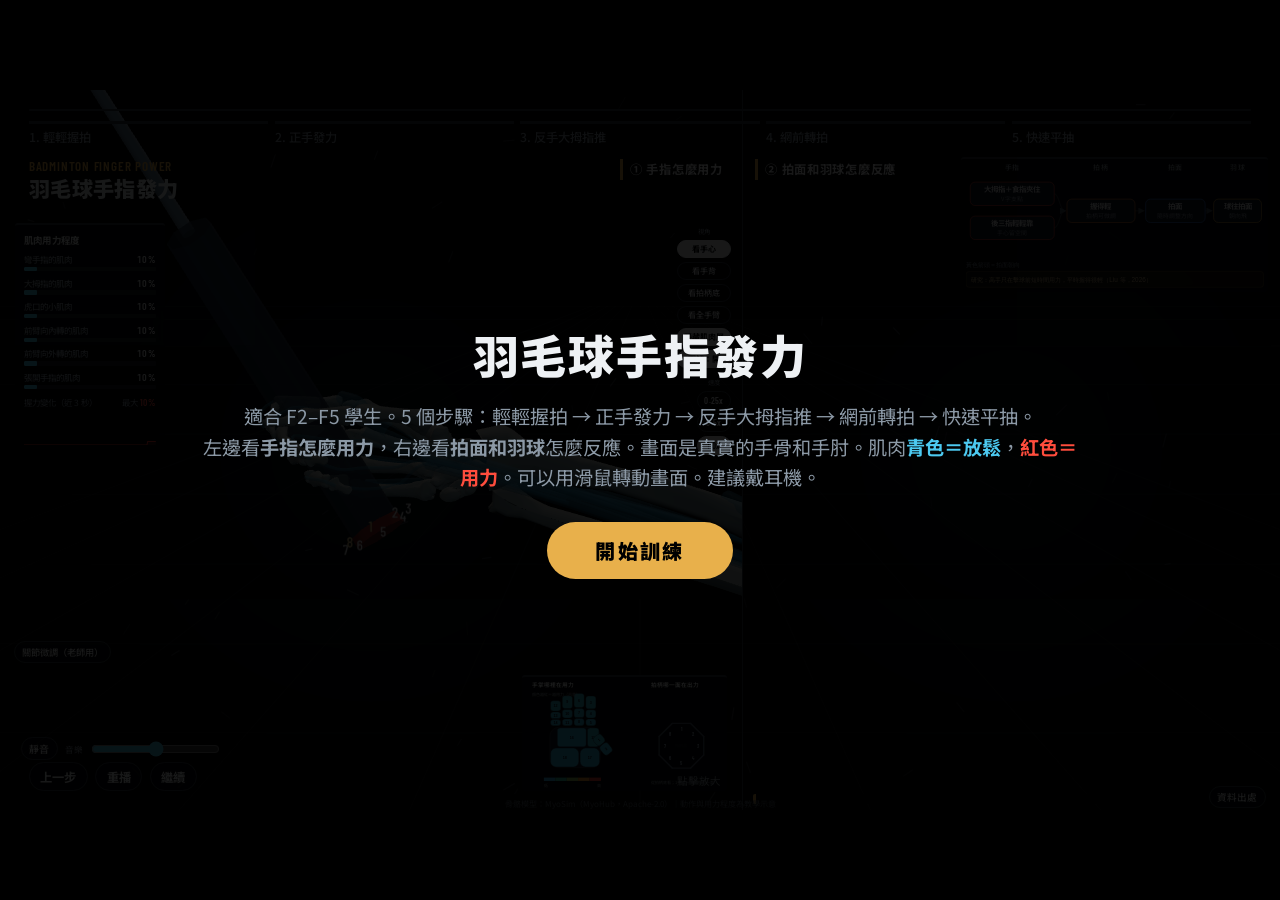
==== commit ffd333a7: "手機版：「完成訓練」位置不再蓋住「重播」 Co-Authored-By: Claude Opus 5.5 <noreply@anthropic.com>" ====
--- a/index.html
+++ b/index.html
@@ -6,7 +6,7 @@
 <title>羽毛球手指發力</title>
 <link rel="preconnect" href="https://fonts.googleapis.com"><link rel="preconnect" href="https://fonts.gstatic.com" crossorigin>
 <link href="https://fonts.googleapis.com/css2?family=Barlow+Condensed:wght@500;600;700&family=Noto+Sans+TC:wght@400;500;700;900&display=swap" rel="stylesheet">
-<link rel="stylesheet" href="style_20261016163919.css">
+<link rel="stylesheet" href="style_20261016164241.css">
 <script type="importmap">{ "imports": { "three": "./vendor/three.module.js", "three/addons/": "./vendor/addons/" } }</script>
 </head>
 <body>
--- a/style_20261016164241.css
+++ b/style_20261016164241.css
@@ -0,0 +1,256 @@
+:root{--bg:#000;--panel:rgba(18,22,30,.86);--line:rgba(148,163,184,.2);--text:#e2e8f0;--muted:#94a3b8;--cool:#38bdf8;--hot:#ff2d2d;--warm:#ff7a1a;--amber:#fbbf24}
+*{box-sizing:border-box}html,body{margin:0;height:100%;background:#000;color:var(--text);font-family:"PingFang TC","Noto Sans TC",sans-serif;overflow:hidden}
+body{display:flex;align-items:center;justify-content:center}
+#stage{position:relative;width:min(100vw,177.78vh);height:min(56.25vw,100vh);background:#000;overflow:hidden;font-size:min(1.5vw,2.67vh);user-select:none}
+#gl{position:absolute;inset:0;width:100%;height:100%}
+#top{position:absolute;left:0;right:0;top:0;padding:1em 1.5em 0;pointer-events:none}
+#progress{height:.35em;background:var(--line);border-radius:1em;overflow:hidden}#progress>i{display:block;height:100%;width:0;background:linear-gradient(90deg,var(--cool),var(--hot));transition:width .5s}
+#dots{display:flex;gap:.5em;margin-top:.5em}#dots span{flex:1;font-size:.62em;color:var(--muted);border-top:2px solid var(--line);padding-top:.3em;white-space:nowrap;overflow:hidden;text-overflow:ellipsis}
+#dots span.done{color:var(--text);border-color:var(--cool)}#dots span.now{color:#fff;border-color:var(--hot)}
+#title{margin-top:.6em;font-size:1.3em;font-weight:700}#title small{display:block;font-size:.5em;color:var(--muted);letter-spacing:.08em;font-weight:400;margin-bottom:.2em}
+#left{position:absolute;left:1.5em;top:9.4em;width:15em;font-size:.74em;background:var(--panel);border:1px solid var(--line);border-radius:.7em;padding:.8em .9em}
+#left h4{margin:0 0 .6em;font-size:.9em;color:var(--cool);letter-spacing:.08em}
+.mrow{margin-bottom:.55em}.mrow b{display:flex;justify-content:space-between;font-weight:400;color:var(--muted);font-size:.85em;margin-bottom:.2em}
+.mrow em{font-style:normal;color:var(--text);font-weight:700;font-variant-numeric:tabular-nums}.bar{height:.55em;background:rgba(148,163,184,.15);border-radius:1em;overflow:hidden}.bar>i{display:block;height:100%;width:0}
+#spark{height:4.2em;margin-top:.3em}#spark svg{width:100%;height:100%}#peakRow{display:flex;justify-content:space-between;margin-top:.8em;color:var(--muted);font-size:.85em}#peak{color:#ff6b5e;font-weight:700}
+.cluster{position:absolute;display:flex;flex-direction:column;gap:.35em}.cluster .label{font-size:.58em;color:var(--muted);text-align:center;letter-spacing:.1em}
+#views{right:calc(42% + 1em);top:7.6em}#speeds{right:calc(42% + 1em);top:19.8em}
+button{font:inherit;color:var(--text);background:var(--panel);border:1px solid var(--line);border-radius:.5em;padding:.32em .75em;font-size:.72em;cursor:pointer}
+button:hover{border-color:var(--cool)}button.on{background:var(--cool);color:#04121f;border-color:var(--cool);font-weight:700}
+#sound{position:absolute;left:1.5em;bottom:5.4em;display:flex;gap:.5em;align-items:center;font-size:.9em}#sound label{font-size:.62em;color:var(--muted)}input[type=range]{accent-color:var(--cool)}
+#nav{position:absolute;left:1.5em;bottom:1.3em;display:flex;gap:.4em}#nav button{font-size:.82em;padding:.42em 1em}
+#btnNext.pulse{border-color:var(--hot);animation:pulse 1.6s infinite}@keyframes pulse{70%{box-shadow:0 0 0 .6em rgba(255,45,45,0)}0%{box-shadow:0 0 0 0 rgba(255,45,45,.55)}}
+#subs{position:absolute;left:50%;bottom:1.2em;transform:translateX(-50%);width:44%;font-size:.95em;line-height:1.55;padding:.55em .9em;border-radius:.6em;background:var(--panel);border:1px solid var(--line);color:#64748b}
+#subs .sp{color:var(--text)}#subs .kw{color:#ff8a65;font-weight:700}#subs .sp.kw{color:#ff3b30}
+#panel{position:absolute;right:1.5em;bottom:1.2em;width:25%;aspect-ratio:600/340;background:var(--panel);border:1px solid var(--line);border-radius:.7em;cursor:zoom-in;overflow:hidden;transition:all .35s cubic-bezier(.2,.8,.2,1);z-index:5}
+#panel.full{right:0;bottom:0;width:100%;height:100%;aspect-ratio:auto;border-radius:0;cursor:zoom-out;background:rgba(0,0,0,.97);z-index:20}
+#panel svg{width:100%;height:100%;display:block}#panel .hint{position:absolute;right:.6em;bottom:.3em;font-size:.55em;color:var(--muted)}
+#panel .pt{font:700 17px "PingFang TC",sans-serif;fill:#e2e8f0}#panel .sm{font:12px "PingFang TC",sans-serif;fill:#94a3b8}#panel .rn{font:11px sans-serif;fill:#0b1220;text-anchor:middle;font-weight:700}#panel .bn{font:700 15px sans-serif;text-anchor:middle}
+#dbgBtn{position:absolute;right:calc(42% + 1.6em);top:42.6em;font-size:.62em}
+#dbg{position:absolute;right:calc(42% + 1em);top:7.6em;width:17em;max-height:44%;overflow:auto;background:var(--panel);border:1px solid var(--line);border-radius:.6em;padding:.6em;font-size:.6em;display:none;z-index:6}
+#dbg.show{display:block}#dbg label{display:grid;grid-template-columns:8.6em 1fr 2.6em;align-items:center;gap:.3em;margin:.15em 0;color:var(--muted)}#dbg em{font-style:normal;color:var(--text);text-align:right}
+.overlay{position:absolute;inset:0;display:flex;flex-direction:column;align-items:center;justify-content:center;background:rgba(0,0,0,.86);z-index:30;text-align:center}
+.overlay h1{font-size:2.1em;margin:0 0 .3em;letter-spacing:.06em}.overlay p{color:var(--muted);margin:0 0 1.5em;max-width:46em;line-height:1.6}
+.big{font-size:1.05em;padding:.7em 2.4em;border-radius:3em;background:linear-gradient(90deg,var(--cool),#22d3ee);color:#04121f;font-weight:800;border:0;letter-spacing:.1em}
+.big.warm{background:linear-gradient(90deg,var(--hot),var(--amber));color:#fff}
+#finish{position:absolute;left:50%;top:50%;transform:translate(-50%,-50%);z-index:25;display:none}
+#confetti{position:absolute;inset:0;pointer-events:none;z-index:40}#err{position:absolute;left:1em;top:1em;color:#fca5a5;z-index:50}
+.credit{position:absolute;left:50%;bottom:.15em;transform:translateX(-50%);font-size:.5em;color:#475569;white-space:nowrap}
+
+#divider{position:absolute;left:58%;top:0;bottom:0;width:1px;background:rgba(148,163,184,.25)}
+.vlabel{position:absolute;top:5.6em;font-size:.78em;font-weight:700;letter-spacing:.06em;padding:.25em .7em;border-radius:.4em;background:rgba(255,255,255,.06);color:#e2e8f0}
+#vl1{left:auto;right:calc(42% + 1em);top:4.4em}#vl2{left:calc(58% + 1em);top:4.4em}
+#cmp{position:absolute;left:calc(58% + 1em);right:1.5em;top:7em;font-size:.72em;background:var(--panel);border:1px solid var(--line);border-radius:.7em;padding:.7em .9em}
+#cmp h5{margin:0 0 .5em;font-size:1.05em;color:#fbbf24}#cmp p{margin:.3em 0;line-height:1.5}#cmp .note{color:var(--muted);font-size:.88em}
+.crow{display:grid;grid-template-columns:9.5em 1fr 2.6em;align-items:center;gap:.5em;margin:.35em 0}.cbar{height:.75em;background:rgba(148,163,184,.15);border-radius:1em;overflow:hidden}.cbar i{display:block;height:100%;transition:width .4s}
+.crow em{font-style:normal;font-weight:700;text-align:right}
+#subs{left:calc(58% + 1em);right:1.5em;width:auto;transform:none;bottom:1.2em}
+#panel{right:calc(42% + 1em);width:24%}#panel.full{right:0;width:100%}
+#sound{bottom:4.6em}
+#dbgBtn{right:auto;left:1.5em;top:auto;bottom:7.6em}
+
+/* p5.js 背景 */
+#bg{position:absolute;inset:0;z-index:0}#bg canvas{display:block}#gl{z-index:0}
+#cmp .research{margin-top:.6em;padding:.45em .6em;border-left:3px solid #fbbf24;background:rgba(251,191,36,.08);color:#fde68a;font-size:.88em}
+#refsBtn{position:absolute;right:1.5em;bottom:.2em;font-size:.6em;z-index:3}#heatBtn{display:none}
+#refs{display:none;z-index:45;overflow:auto}#refs.show{display:flex}
+.refbox{max-width:48em;width:92%;text-align:left;background:rgba(10,12,18,.96);border:1px solid var(--line);border-radius:.8em;padding:1.2em 1.5em;font-size:.8em;max-height:92%;overflow:auto}
+.refbox h2{margin:0 0 .4em}.refbox h4{margin:1em 0 .3em;color:#fbbf24}.refbox ul{margin:0;padding-left:1.2em;line-height:1.65}.refbox a{color:#7dd3fc}.refbox .note{color:var(--muted);margin-top:1em}.refbox .big{margin-top:1em}
+/* 手機直向：上下分割 */
+body.portrait #stage{width:100vw;height:100dvh;font-size:3.3vw}
+body.portrait #top{padding:.6em .8em 0}body.portrait #dots span{font-size:.55em}body.portrait #title{font-size:1.05em;margin-top:.3em}
+body.portrait #divider{left:0;right:0;top:55%;bottom:auto;width:auto;height:1px}
+body.portrait #vl1{right:.6em;top:5.2em;font-size:.62em}body.portrait #vl2{left:.6em;top:calc(55% + .5em);font-size:.62em}
+body.portrait #left{left:.5em;top:8.4em;width:40vw;font-size:.52em;padding:.5em .6em}body.portrait #spark,body.portrait #peakRow{display:none}
+body.portrait #views{top:auto;bottom:3.4em;left:.5em;right:.5em;flex-direction:row;flex-wrap:wrap;justify-content:center;gap:.3em}
+body.portrait #speeds{top:8.4em;right:.5em;flex-direction:row}body.portrait .cluster .label{display:none}
+body.portrait #heatBtn{display:inline-block}body.portrait #panel{display:none}body.portrait #panel.full{display:block;right:0;width:100%}
+body.portrait #dbgBtn,body.portrait #dbg,body.portrait #sound label,body.portrait #vol{display:none}
+body.portrait #sound{left:auto;right:.5em;bottom:.6em}body.portrait #nav{left:.5em;bottom:.6em}body.portrait #nav button{font-size:.75em;padding:.4em .8em}
+body.portrait #cmp{left:.5em;right:.5em;top:calc(55% + 2.3em);font-size:.56em;padding:.5em .7em}
+body.portrait #subs{left:.5em;right:.5em;bottom:6.6em;font-size:.72em;padding:.45em .7em}
+body.portrait #refsBtn{right:auto;left:50%;transform:translateX(-50%);bottom:.9em}body.portrait .credit{display:none}
+body.portrait .overlay p{font-size:.85em;padding:0 1em}body.portrait .overlay h1{font-size:1.6em}
+#dbgBtn{bottom:13.5em}
+
+/* 關聯圖 */
+#cmp{padding:.5em .6em .3em}#cmp svg.rel{width:100%;display:block}
+.rel .col{font:700 12px "PingFang TC",sans-serif;fill:#64748b;text-anchor:middle;letter-spacing:.1em}
+.rel .nl{font:700 14px "PingFang TC",sans-serif;fill:#cbd5e1;text-anchor:middle}.rel .ns{font:11px "PingFang TC",sans-serif;fill:#64748b;text-anchor:middle}
+.rel .nl.on{fill:#0b0f17}.rel .ns.on{fill:#1f2937;font-weight:700}
+.rel .node.on rect{filter:drop-shadow(0 0 6px rgba(251,191,36,.7))}
+.rel .edge{fill:none;stroke:#334155;stroke-width:2}.rel .edge.on{stroke:#fbbf24;stroke-width:3;stroke-dasharray:7 5;animation:flow .6s linear infinite}
+@keyframes flow{to{stroke-dashoffset:-12}}
+.rel .elab{font:11px "PingFang TC",sans-serif;fill:#fbbf24}.rel .leg{font:11px "PingFang TC",sans-serif;fill:#94a3b8}
+.rel .res{fill:rgba(251,191,36,.1);stroke:rgba(251,191,36,.5)}.rel .rest{font:12px "PingFang TC",sans-serif;fill:#fde68a}
+/* 字幕縮小 */
+#subs{font-size:.76em;line-height:1.5}
+body.portrait #subs{font-size:.6em}
+
+/* ===== 設計優化：羽球場與羽毛球的配色＋記分牌數字 ===== */
+:root{
+  --ink:#000;              /* 背景：純黑 */
+  --feather:#EEF1F4;       /* 羽毛白：主要文字 */
+  --line:#2C3640;          /* 球場線：結構線 */
+  --mute:#8C99A6;          /* 次要文字 */
+  --relax:#4CC9F0;         /* 放鬆（語意色） */
+  --force:#FF4D3D;         /* 用力（語意色） */
+  --cork:#E8B04B;          /* 軟木塞琥珀：介面強調 */
+  --racket:#3D8BFF;        /* 球拍藍 */
+  --panel:rgba(6,8,11,.74);
+  --text:var(--feather);--muted:var(--mute);--cool:var(--relax);--hot:var(--force);--warm:#FF8A3D;--amber:var(--cork);
+  --sans:"Noto Sans TC","PingFang TC","Microsoft JhengHei",sans-serif;
+  --num:"Barlow Condensed","Noto Sans TC",sans-serif;
+}
+html,body{font-family:var(--sans);color:var(--feather);background:var(--ink)}
+#stage{background:var(--ink)}
+.c-relax{color:var(--relax)}.c-force{color:var(--force)}
+:focus-visible{outline:2px solid var(--cork);outline-offset:2px}
+
+/* 頂部：進度＝球場邊線 */
+#progress{height:2px;background:var(--line)}#progress>i{background:var(--cork)}
+#dots{gap:.35em}#dots span{font-size:.64em;color:var(--mute);border-top:3px solid var(--line);padding-top:.35em;font-weight:500}
+#dots span.done{color:var(--feather);border-color:var(--feather)}#dots span.now{color:var(--cork);border-color:var(--cork);font-weight:700}
+#title{font-weight:900;font-size:1.45em;letter-spacing:.02em;line-height:1.15}
+#title small{font-family:var(--num);font-weight:600;font-size:.58em;letter-spacing:.06em;color:var(--cork);margin-bottom:.15em}
+
+/* 面板：半透明黑＋上緣一道球場線，不用粗框卡片 */
+#left,#cmp,#panel,#dbg{background:var(--panel);border:0;border-top:2px solid var(--line);border-radius:3px;backdrop-filter:blur(6px)}
+#left h4{color:var(--feather);font-weight:700;letter-spacing:.02em;font-size:.95em}
+.mrow b{color:var(--mute);font-weight:500}.mrow em,.crow em,#peak{font-family:var(--num);font-weight:600;font-size:1.15em;letter-spacing:.02em;color:var(--feather)}
+.bar{height:.5em;background:#151b21;border-radius:1px}.bar>i{border-radius:1px}
+#peakRow{color:var(--mute)}#peak{color:var(--force)}
+
+/* 畫面標籤：左緣琥珀線 */
+.vlabel{background:none;border-radius:0;border-left:3px solid var(--cork);padding:.1em .6em;font-weight:700;color:var(--feather)}
+#divider{background:var(--line)}
+
+/* 按鈕：膠囊形；選取＝白底黑字（青色只代表放鬆） */
+button{font-family:var(--sans);border-radius:999px;background:rgba(6,8,11,.7);border:1px solid var(--line);color:var(--feather);font-weight:500}
+button:hover{border-color:var(--mute)}
+button.on{background:var(--feather);color:#000;border-color:var(--feather);font-weight:700}
+#speeds button{font-family:var(--num);font-weight:600;font-size:.8em;letter-spacing:.03em}
+.cluster .label{color:var(--mute);letter-spacing:.04em}
+#btnNext.pulse{border-color:var(--cork);color:var(--cork);animation:pulse2 1.6s infinite}
+@keyframes pulse2{0%{box-shadow:0 0 0 0 rgba(232,176,75,.55)}70%{box-shadow:0 0 0 .6em rgba(232,176,75,0)}100%{box-shadow:0 0 0 0 rgba(232,176,75,0)}}
+#nav button{font-weight:700}
+
+/* 字幕：未唸＝灰、已唸＝白、關鍵字＝琥珀 */
+#subs{background:rgba(0,0,0,.7);border:0;border-left:3px solid var(--cork);border-radius:2px;color:#56626e;font-weight:500}
+#subs .sp{color:var(--feather)}#subs .kw{color:#9a7a3a;font-weight:700}#subs .sp.kw{color:var(--cork)}
+
+/* 關聯圖與熱力圖用字 */
+.rel .col{font-family:var(--num);font-size:13px;font-weight:600;fill:var(--mute);letter-spacing:.08em}
+.rel .nl{font-family:var(--sans);fill:var(--feather)}.rel .ns{font-family:var(--sans);fill:var(--mute)}
+.rel .nl.on{fill:#000}.rel .ns.on{fill:#1a1a1a}
+.rel .node.on rect{filter:drop-shadow(0 0 5px rgba(232,176,75,.55))}
+.rel .edge{stroke:var(--line)}.rel .edge.on{stroke:var(--cork)}.rel .elab{fill:var(--cork)}.rel .leg{fill:var(--mute)}
+.rel .res{fill:rgba(232,176,75,.08);stroke:rgba(232,176,75,.45)}.rel .rest{fill:#F1D49A}
+#panel .pt{font-family:var(--sans);fill:var(--feather)}#panel .sm{font-family:var(--sans);fill:var(--mute)}#panel .bn{font-family:var(--num)}
+#panel .hint{color:var(--mute)}
+
+/* 開始畫面與資料出處 */
+.overlay{background:rgba(0,0,0,.9)}
+.overlay h1{font-weight:900;font-size:2.4em;letter-spacing:.04em}
+.overlay p{color:var(--mute)}
+.big{background:var(--cork);color:#000;border-radius:999px;font-weight:900;letter-spacing:.12em}
+.big.warm{background:var(--force);color:#fff}
+.refbox{background:rgba(8,10,13,.97);border:0;border-top:2px solid var(--cork);border-radius:3px}
+.refbox h2{font-weight:900}.refbox h4{color:var(--cork)}.refbox a{color:var(--feather);text-decoration-color:var(--cork);text-underline-offset:3px}
+.credit{color:#4a5560}#refsBtn{border-color:var(--line)}
+
+@media (prefers-reduced-motion:reduce){.rel .edge.on,#btnNext.pulse{animation:none}}
+/* 版面比例：讓 3D 圖成為主角 */
+#left{font-size:.52em;width:15em}             /* 肌肉用力程度：約 0.7 倍 */
+#left .bar{height:.45em}#spark{height:3.4em}
+#subs{font-size:.62em;line-height:1.5;padding:.45em .8em}  /* 字幕再縮小 */
+body.portrait #left{font-size:.4em}
+body.portrait #subs{font-size:.52em}
+/* 位置改用百分比，縮小字級時不會位移 */
+#left{top:18.5%}
+#views,#speeds{font-size:.7em}                 /* 視角、速度按鈕：約 0.7 倍 */
+#views{top:20%}#speeds{top:47%}
+#vl1,#vl2{top:9.6%}
+body.portrait #left{top:12%}
+body.portrait #views{top:auto;font-size:.62em}body.portrait #speeds{top:12%;font-size:.62em}
+/* 2 張 3D 圖為主軸：其他介面再縮小、往邊緣靠 */
+#views,#speeds{font-size:.58em}
+#views{top:19%}#speeds{top:40%}
+#title{font-size:1.1em}#title small{font-size:.62em}
+.vlabel{font-size:.64em}
+#cmp{font-size:.6em;left:auto;right:1.2em;width:29%;padding:.4em .5em .2em}
+#panel{width:16%;right:calc(42% + .8em);bottom:1em}
+#nav button{font-size:.64em;padding:.35em .85em}#nav{bottom:1em}
+#sound{font-size:.72em;bottom:3.6em}#dbgBtn{font-size:.48em;bottom:16em}
+#refsBtn{font-size:.5em}.credit{font-size:.42em}
+body.portrait #cmp{width:auto;left:.5em;right:.5em;font-size:.5em}
+body.portrait #views,body.portrait #speeds{font-size:.55em}
+/* 手機直向：底部三排（字幕 → 視角 → 導覽）不重疊 */
+body.portrait #views{font-size:.82em;top:auto;bottom:6.2%;left:.5em;right:.5em;flex-direction:row;flex-wrap:nowrap;justify-content:center;gap:.3em;overflow-x:auto}
+body.portrait #views button{padding:.3em .6em;white-space:nowrap}
+body.portrait #speeds{font-size:.7em}
+body.portrait #nav{bottom:1.2%}body.portrait #nav button{font-size:.62em}
+body.portrait #sound{bottom:1.2%;font-size:.7em}
+body.portrait #refsBtn{bottom:1.6%;font-size:.48em}
+body.portrait #subs{bottom:11.5%;font-size:.5em}
+body.portrait #cmp{left:auto;right:.5em;width:64%;top:calc(55% + 1.8em);font-size:.42em}
+
+/* 關聯圖縮小並可關閉，避免遮住 3D */
+#cmp{width:24%;font-size:.5em;opacity:.92}#cmp.hide{display:none}
+#cmp .research,.rel .res{opacity:.9}
+#subs{right:1.2em;left:calc(58% + 1em);bottom:.6em;font-size:.56em}
+#vrBtn{position:absolute;left:calc(58% + 1em);bottom:8.2em;padding:.35em 1em;border-radius:999px;border:1px solid var(--cork);background:rgba(0,0,0,.6);color:var(--cork);font:700 .62em var(--sans);cursor:pointer;z-index:3}
+body.portrait #cmp{width:auto;left:.5em;right:.5em;font-size:.42em}
+body.portrait #vrBtn{left:auto;right:.5em;bottom:auto;top:calc(55% + .4em)}
+
+/* ===== 手機直向：上方 3D（72dvh）＋下方捲動的完整資訊 ===== */
+#mob{display:none}
+body.portrait{overflow:auto;display:block;height:auto}
+body.portrait #stage{width:100vw;height:auto;min-height:100dvh;overflow:visible;font-size:3.4vw;padding-bottom:4.6em}
+body.portrait #gl,body.portrait #bg{position:absolute;inset:auto;top:0;left:0;width:100%;height:72dvh}
+body.portrait #divider{top:39.6dvh}
+body.portrait #vl1{top:5.4em;right:.5em}body.portrait #vl2{top:calc(39.6dvh + .4em)}
+body.portrait #speeds{top:7.4em;right:.5em;font-size:.62em}
+body.portrait #views{top:calc(72dvh - 2.6em);bottom:auto;font-size:.7em}
+body.portrait #vrBtn{top:calc(39.6dvh + .4em);right:.5em;left:auto;bottom:auto}
+body.portrait #heatBtn,body.portrait #relBtn,body.portrait #dbgBtn,body.portrait #dbg{display:none}
+body.portrait #nav{position:fixed;left:0;right:0;bottom:0;justify-content:center;gap:.6em;padding:.55em .5em calc(.55em + env(safe-area-inset-bottom));background:rgba(0,0,0,.9);border-top:1px solid var(--line);z-index:20}
+body.portrait #nav button{font-size:.8em;padding:.45em 1.1em}
+body.portrait #sound{position:fixed;right:.6em;bottom:calc(.75em + env(safe-area-inset-bottom));z-index:21;font-size:.7em}
+body.portrait #mob{display:block;position:relative;margin-top:0;padding-top:72dvh}body.portrait #stage{display:flow-root}
+body.portrait .msec{padding:.75em .8em;border-top:1px solid var(--line)}
+body.portrait .msec h3{margin:0 0 .55em;font-size:.86em;font-weight:700;color:var(--feather)}
+body.portrait .hint2{margin:.5em 0 0;font-size:.62em;color:var(--mute);text-align:center}
+body.portrait .hint3{margin:.3em 0 0;font-size:.6em;color:var(--mute)}
+body.portrait #mob #subs,body.portrait #mob #cmp,body.portrait #mob #left,body.portrait #mob #panel,body.portrait #mob #refsBtn{position:static;inset:auto;transform:none;width:auto;opacity:1}
+body.portrait #mob #subs{font-size:.8em;margin:0;padding:.6em .8em}
+body.portrait #mob #cmp{font-size:.8em;display:block;padding:.3em}
+body.portrait #mob #left{font-size:.78em;padding:.6em .7em}
+body.portrait #mob #left h4{display:none}
+body.portrait #mob #bars{display:grid;grid-template-columns:1fr 1fr;gap:0 1.1em}
+body.portrait #mob #spark,body.portrait #mob #peakRow{display:flex}body.portrait #mob #spark{display:block;height:3.2em}
+body.portrait #mob #panel{display:block;aspect-ratio:600/340}
+body.portrait #mob #panel.full{position:fixed;inset:0;z-index:30;aspect-ratio:auto}
+body.portrait #mob #refsBtn{font-size:.8em;margin:0 auto;display:block}
+
+/* 手機：3D 縮為 60dvh；因果圖在字幕上方；熱力圖留在主畫面（手指畫面角落） */
+body.portrait #gl,body.portrait #bg{height:60dvh}
+body.portrait #mob{padding-top:60dvh}
+body.portrait #divider{top:33dvh}
+body.portrait #vl2,body.portrait #vrBtn{top:calc(33dvh + .4em)}
+body.portrait #views{top:calc(60dvh - 2.5em)}
+body.portrait #msRel{padding:.4em .5em .2em;border-top:0}body.portrait #msSubs{padding:.3em .5em .6em;border-top:0}
+body.portrait #mob #cmp{font-size:.72em;padding:.2em .3em}
+body.portrait #mob #subs{font-size:.74em}
+body.portrait #panel{display:block;position:absolute;left:.5em;right:auto;bottom:auto;top:calc(33dvh - 25vw);width:44vw;aspect-ratio:600/340;z-index:4}
+body.portrait #panel.full{position:fixed;inset:0;width:100%;height:100%;top:0;left:0;aspect-ratio:auto;z-index:30}
+/* 手機：捲動區的上方留白是透明的，不可擋住 3D 的拖曳旋轉 */
+body.portrait #mob{pointer-events:none}
+body.portrait #mob .msec{pointer-events:auto}
+body.portrait #gl{touch-action:none}
+/* 手機：「完成訓練」放進底部導覽列（取代「繼續」的位置），不遮住因果圖 */
+body.portrait #finish{position:fixed;top:auto;left:50%;bottom:calc(.5em + env(safe-area-inset-bottom));transform:translateX(18%);z-index:22}
+body.portrait #finishBtn{font-size:.62em;padding:.55em 1.3em;letter-spacing:.06em}
+/* 「完成訓練」放在「重播」與「靜音」之間 */
+body.portrait #finish{left:auto;right:3.7em;transform:none}
+body.portrait #nav{justify-content:flex-start;padding-left:.8em}
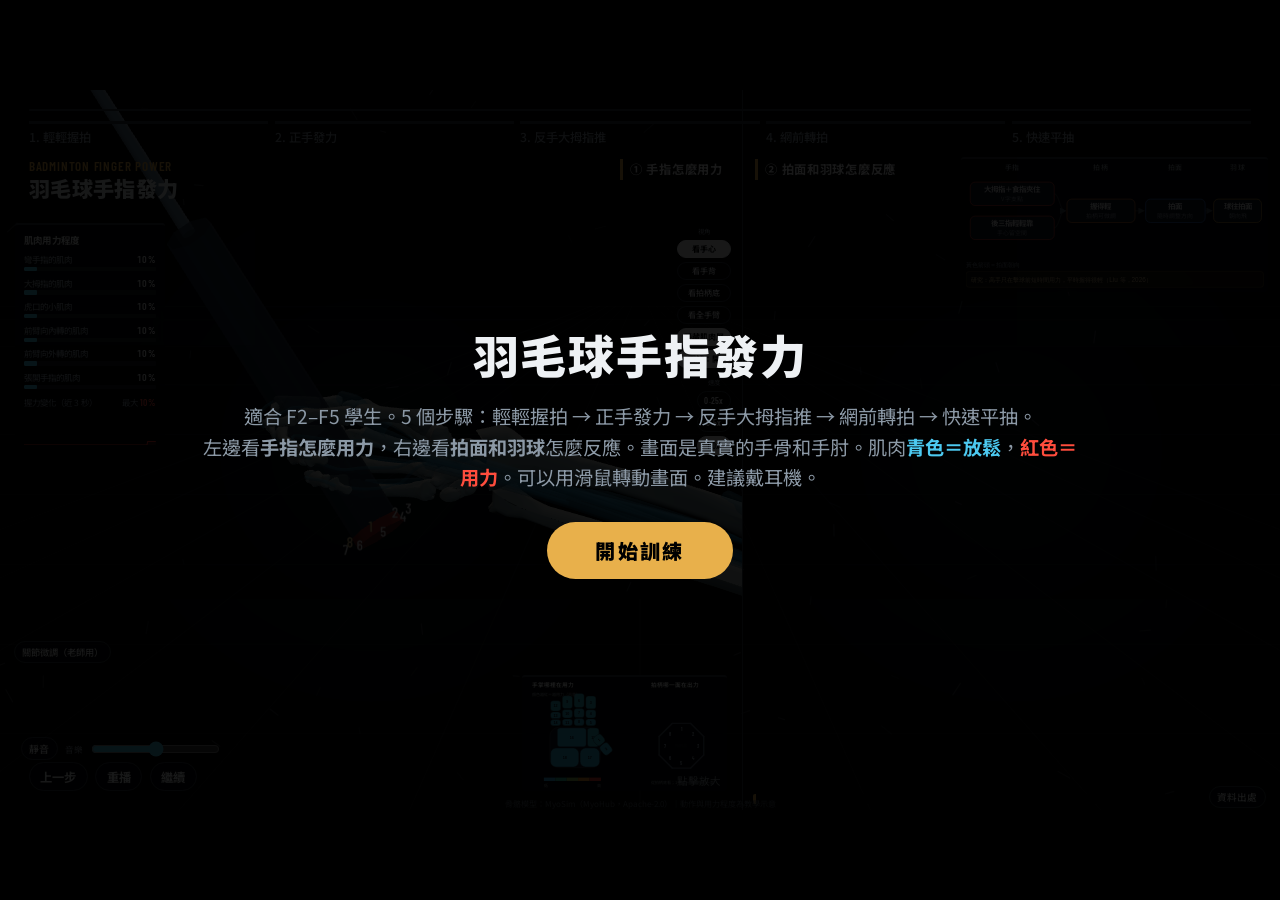
==== commit 87d2a1c0: "手機版底部導覽列改為不透明黑底 Co-Authored-By: Claude Opus 5.5 <noreply@anthropic.com>" ====
--- a/index.html
+++ b/index.html
@@ -6,7 +6,7 @@
 <title>羽毛球手指發力</title>
 <link rel="preconnect" href="https://fonts.googleapis.com"><link rel="preconnect" href="https://fonts.gstatic.com" crossorigin>
 <link href="https://fonts.googleapis.com/css2?family=Barlow+Condensed:wght@500;600;700&family=Noto+Sans+TC:wght@400;500;700;900&display=swap" rel="stylesheet">
-<link rel="stylesheet" href="style_20261016164241.css">
+<link rel="stylesheet" href="style_20261016164540.css">
 <script type="importmap">{ "imports": { "three": "./vendor/three.module.js", "three/addons/": "./vendor/addons/" } }</script>
 </head>
 <body>
--- a/style_20261016164540.css
+++ b/style_20261016164540.css
@@ -0,0 +1,257 @@
+:root{--bg:#000;--panel:rgba(18,22,30,.86);--line:rgba(148,163,184,.2);--text:#e2e8f0;--muted:#94a3b8;--cool:#38bdf8;--hot:#ff2d2d;--warm:#ff7a1a;--amber:#fbbf24}
+*{box-sizing:border-box}html,body{margin:0;height:100%;background:#000;color:var(--text);font-family:"PingFang TC","Noto Sans TC",sans-serif;overflow:hidden}
+body{display:flex;align-items:center;justify-content:center}
+#stage{position:relative;width:min(100vw,177.78vh);height:min(56.25vw,100vh);background:#000;overflow:hidden;font-size:min(1.5vw,2.67vh);user-select:none}
+#gl{position:absolute;inset:0;width:100%;height:100%}
+#top{position:absolute;left:0;right:0;top:0;padding:1em 1.5em 0;pointer-events:none}
+#progress{height:.35em;background:var(--line);border-radius:1em;overflow:hidden}#progress>i{display:block;height:100%;width:0;background:linear-gradient(90deg,var(--cool),var(--hot));transition:width .5s}
+#dots{display:flex;gap:.5em;margin-top:.5em}#dots span{flex:1;font-size:.62em;color:var(--muted);border-top:2px solid var(--line);padding-top:.3em;white-space:nowrap;overflow:hidden;text-overflow:ellipsis}
+#dots span.done{color:var(--text);border-color:var(--cool)}#dots span.now{color:#fff;border-color:var(--hot)}
+#title{margin-top:.6em;font-size:1.3em;font-weight:700}#title small{display:block;font-size:.5em;color:var(--muted);letter-spacing:.08em;font-weight:400;margin-bottom:.2em}
+#left{position:absolute;left:1.5em;top:9.4em;width:15em;font-size:.74em;background:var(--panel);border:1px solid var(--line);border-radius:.7em;padding:.8em .9em}
+#left h4{margin:0 0 .6em;font-size:.9em;color:var(--cool);letter-spacing:.08em}
+.mrow{margin-bottom:.55em}.mrow b{display:flex;justify-content:space-between;font-weight:400;color:var(--muted);font-size:.85em;margin-bottom:.2em}
+.mrow em{font-style:normal;color:var(--text);font-weight:700;font-variant-numeric:tabular-nums}.bar{height:.55em;background:rgba(148,163,184,.15);border-radius:1em;overflow:hidden}.bar>i{display:block;height:100%;width:0}
+#spark{height:4.2em;margin-top:.3em}#spark svg{width:100%;height:100%}#peakRow{display:flex;justify-content:space-between;margin-top:.8em;color:var(--muted);font-size:.85em}#peak{color:#ff6b5e;font-weight:700}
+.cluster{position:absolute;display:flex;flex-direction:column;gap:.35em}.cluster .label{font-size:.58em;color:var(--muted);text-align:center;letter-spacing:.1em}
+#views{right:calc(42% + 1em);top:7.6em}#speeds{right:calc(42% + 1em);top:19.8em}
+button{font:inherit;color:var(--text);background:var(--panel);border:1px solid var(--line);border-radius:.5em;padding:.32em .75em;font-size:.72em;cursor:pointer}
+button:hover{border-color:var(--cool)}button.on{background:var(--cool);color:#04121f;border-color:var(--cool);font-weight:700}
+#sound{position:absolute;left:1.5em;bottom:5.4em;display:flex;gap:.5em;align-items:center;font-size:.9em}#sound label{font-size:.62em;color:var(--muted)}input[type=range]{accent-color:var(--cool)}
+#nav{position:absolute;left:1.5em;bottom:1.3em;display:flex;gap:.4em}#nav button{font-size:.82em;padding:.42em 1em}
+#btnNext.pulse{border-color:var(--hot);animation:pulse 1.6s infinite}@keyframes pulse{70%{box-shadow:0 0 0 .6em rgba(255,45,45,0)}0%{box-shadow:0 0 0 0 rgba(255,45,45,.55)}}
+#subs{position:absolute;left:50%;bottom:1.2em;transform:translateX(-50%);width:44%;font-size:.95em;line-height:1.55;padding:.55em .9em;border-radius:.6em;background:var(--panel);border:1px solid var(--line);color:#64748b}
+#subs .sp{color:var(--text)}#subs .kw{color:#ff8a65;font-weight:700}#subs .sp.kw{color:#ff3b30}
+#panel{position:absolute;right:1.5em;bottom:1.2em;width:25%;aspect-ratio:600/340;background:var(--panel);border:1px solid var(--line);border-radius:.7em;cursor:zoom-in;overflow:hidden;transition:all .35s cubic-bezier(.2,.8,.2,1);z-index:5}
+#panel.full{right:0;bottom:0;width:100%;height:100%;aspect-ratio:auto;border-radius:0;cursor:zoom-out;background:rgba(0,0,0,.97);z-index:20}
+#panel svg{width:100%;height:100%;display:block}#panel .hint{position:absolute;right:.6em;bottom:.3em;font-size:.55em;color:var(--muted)}
+#panel .pt{font:700 17px "PingFang TC",sans-serif;fill:#e2e8f0}#panel .sm{font:12px "PingFang TC",sans-serif;fill:#94a3b8}#panel .rn{font:11px sans-serif;fill:#0b1220;text-anchor:middle;font-weight:700}#panel .bn{font:700 15px sans-serif;text-anchor:middle}
+#dbgBtn{position:absolute;right:calc(42% + 1.6em);top:42.6em;font-size:.62em}
+#dbg{position:absolute;right:calc(42% + 1em);top:7.6em;width:17em;max-height:44%;overflow:auto;background:var(--panel);border:1px solid var(--line);border-radius:.6em;padding:.6em;font-size:.6em;display:none;z-index:6}
+#dbg.show{display:block}#dbg label{display:grid;grid-template-columns:8.6em 1fr 2.6em;align-items:center;gap:.3em;margin:.15em 0;color:var(--muted)}#dbg em{font-style:normal;color:var(--text);text-align:right}
+.overlay{position:absolute;inset:0;display:flex;flex-direction:column;align-items:center;justify-content:center;background:rgba(0,0,0,.86);z-index:30;text-align:center}
+.overlay h1{font-size:2.1em;margin:0 0 .3em;letter-spacing:.06em}.overlay p{color:var(--muted);margin:0 0 1.5em;max-width:46em;line-height:1.6}
+.big{font-size:1.05em;padding:.7em 2.4em;border-radius:3em;background:linear-gradient(90deg,var(--cool),#22d3ee);color:#04121f;font-weight:800;border:0;letter-spacing:.1em}
+.big.warm{background:linear-gradient(90deg,var(--hot),var(--amber));color:#fff}
+#finish{position:absolute;left:50%;top:50%;transform:translate(-50%,-50%);z-index:25;display:none}
+#confetti{position:absolute;inset:0;pointer-events:none;z-index:40}#err{position:absolute;left:1em;top:1em;color:#fca5a5;z-index:50}
+.credit{position:absolute;left:50%;bottom:.15em;transform:translateX(-50%);font-size:.5em;color:#475569;white-space:nowrap}
+
+#divider{position:absolute;left:58%;top:0;bottom:0;width:1px;background:rgba(148,163,184,.25)}
+.vlabel{position:absolute;top:5.6em;font-size:.78em;font-weight:700;letter-spacing:.06em;padding:.25em .7em;border-radius:.4em;background:rgba(255,255,255,.06);color:#e2e8f0}
+#vl1{left:auto;right:calc(42% + 1em);top:4.4em}#vl2{left:calc(58% + 1em);top:4.4em}
+#cmp{position:absolute;left:calc(58% + 1em);right:1.5em;top:7em;font-size:.72em;background:var(--panel);border:1px solid var(--line);border-radius:.7em;padding:.7em .9em}
+#cmp h5{margin:0 0 .5em;font-size:1.05em;color:#fbbf24}#cmp p{margin:.3em 0;line-height:1.5}#cmp .note{color:var(--muted);font-size:.88em}
+.crow{display:grid;grid-template-columns:9.5em 1fr 2.6em;align-items:center;gap:.5em;margin:.35em 0}.cbar{height:.75em;background:rgba(148,163,184,.15);border-radius:1em;overflow:hidden}.cbar i{display:block;height:100%;transition:width .4s}
+.crow em{font-style:normal;font-weight:700;text-align:right}
+#subs{left:calc(58% + 1em);right:1.5em;width:auto;transform:none;bottom:1.2em}
+#panel{right:calc(42% + 1em);width:24%}#panel.full{right:0;width:100%}
+#sound{bottom:4.6em}
+#dbgBtn{right:auto;left:1.5em;top:auto;bottom:7.6em}
+
+/* p5.js 背景 */
+#bg{position:absolute;inset:0;z-index:0}#bg canvas{display:block}#gl{z-index:0}
+#cmp .research{margin-top:.6em;padding:.45em .6em;border-left:3px solid #fbbf24;background:rgba(251,191,36,.08);color:#fde68a;font-size:.88em}
+#refsBtn{position:absolute;right:1.5em;bottom:.2em;font-size:.6em;z-index:3}#heatBtn{display:none}
+#refs{display:none;z-index:45;overflow:auto}#refs.show{display:flex}
+.refbox{max-width:48em;width:92%;text-align:left;background:rgba(10,12,18,.96);border:1px solid var(--line);border-radius:.8em;padding:1.2em 1.5em;font-size:.8em;max-height:92%;overflow:auto}
+.refbox h2{margin:0 0 .4em}.refbox h4{margin:1em 0 .3em;color:#fbbf24}.refbox ul{margin:0;padding-left:1.2em;line-height:1.65}.refbox a{color:#7dd3fc}.refbox .note{color:var(--muted);margin-top:1em}.refbox .big{margin-top:1em}
+/* 手機直向：上下分割 */
+body.portrait #stage{width:100vw;height:100dvh;font-size:3.3vw}
+body.portrait #top{padding:.6em .8em 0}body.portrait #dots span{font-size:.55em}body.portrait #title{font-size:1.05em;margin-top:.3em}
+body.portrait #divider{left:0;right:0;top:55%;bottom:auto;width:auto;height:1px}
+body.portrait #vl1{right:.6em;top:5.2em;font-size:.62em}body.portrait #vl2{left:.6em;top:calc(55% + .5em);font-size:.62em}
+body.portrait #left{left:.5em;top:8.4em;width:40vw;font-size:.52em;padding:.5em .6em}body.portrait #spark,body.portrait #peakRow{display:none}
+body.portrait #views{top:auto;bottom:3.4em;left:.5em;right:.5em;flex-direction:row;flex-wrap:wrap;justify-content:center;gap:.3em}
+body.portrait #speeds{top:8.4em;right:.5em;flex-direction:row}body.portrait .cluster .label{display:none}
+body.portrait #heatBtn{display:inline-block}body.portrait #panel{display:none}body.portrait #panel.full{display:block;right:0;width:100%}
+body.portrait #dbgBtn,body.portrait #dbg,body.portrait #sound label,body.portrait #vol{display:none}
+body.portrait #sound{left:auto;right:.5em;bottom:.6em}body.portrait #nav{left:.5em;bottom:.6em}body.portrait #nav button{font-size:.75em;padding:.4em .8em}
+body.portrait #cmp{left:.5em;right:.5em;top:calc(55% + 2.3em);font-size:.56em;padding:.5em .7em}
+body.portrait #subs{left:.5em;right:.5em;bottom:6.6em;font-size:.72em;padding:.45em .7em}
+body.portrait #refsBtn{right:auto;left:50%;transform:translateX(-50%);bottom:.9em}body.portrait .credit{display:none}
+body.portrait .overlay p{font-size:.85em;padding:0 1em}body.portrait .overlay h1{font-size:1.6em}
+#dbgBtn{bottom:13.5em}
+
+/* 關聯圖 */
+#cmp{padding:.5em .6em .3em}#cmp svg.rel{width:100%;display:block}
+.rel .col{font:700 12px "PingFang TC",sans-serif;fill:#64748b;text-anchor:middle;letter-spacing:.1em}
+.rel .nl{font:700 14px "PingFang TC",sans-serif;fill:#cbd5e1;text-anchor:middle}.rel .ns{font:11px "PingFang TC",sans-serif;fill:#64748b;text-anchor:middle}
+.rel .nl.on{fill:#0b0f17}.rel .ns.on{fill:#1f2937;font-weight:700}
+.rel .node.on rect{filter:drop-shadow(0 0 6px rgba(251,191,36,.7))}
+.rel .edge{fill:none;stroke:#334155;stroke-width:2}.rel .edge.on{stroke:#fbbf24;stroke-width:3;stroke-dasharray:7 5;animation:flow .6s linear infinite}
+@keyframes flow{to{stroke-dashoffset:-12}}
+.rel .elab{font:11px "PingFang TC",sans-serif;fill:#fbbf24}.rel .leg{font:11px "PingFang TC",sans-serif;fill:#94a3b8}
+.rel .res{fill:rgba(251,191,36,.1);stroke:rgba(251,191,36,.5)}.rel .rest{font:12px "PingFang TC",sans-serif;fill:#fde68a}
+/* 字幕縮小 */
+#subs{font-size:.76em;line-height:1.5}
+body.portrait #subs{font-size:.6em}
+
+/* ===== 設計優化：羽球場與羽毛球的配色＋記分牌數字 ===== */
+:root{
+  --ink:#000;              /* 背景：純黑 */
+  --feather:#EEF1F4;       /* 羽毛白：主要文字 */
+  --line:#2C3640;          /* 球場線：結構線 */
+  --mute:#8C99A6;          /* 次要文字 */
+  --relax:#4CC9F0;         /* 放鬆（語意色） */
+  --force:#FF4D3D;         /* 用力（語意色） */
+  --cork:#E8B04B;          /* 軟木塞琥珀：介面強調 */
+  --racket:#3D8BFF;        /* 球拍藍 */
+  --panel:rgba(6,8,11,.74);
+  --text:var(--feather);--muted:var(--mute);--cool:var(--relax);--hot:var(--force);--warm:#FF8A3D;--amber:var(--cork);
+  --sans:"Noto Sans TC","PingFang TC","Microsoft JhengHei",sans-serif;
+  --num:"Barlow Condensed","Noto Sans TC",sans-serif;
+}
+html,body{font-family:var(--sans);color:var(--feather);background:var(--ink)}
+#stage{background:var(--ink)}
+.c-relax{color:var(--relax)}.c-force{color:var(--force)}
+:focus-visible{outline:2px solid var(--cork);outline-offset:2px}
+
+/* 頂部：進度＝球場邊線 */
+#progress{height:2px;background:var(--line)}#progress>i{background:var(--cork)}
+#dots{gap:.35em}#dots span{font-size:.64em;color:var(--mute);border-top:3px solid var(--line);padding-top:.35em;font-weight:500}
+#dots span.done{color:var(--feather);border-color:var(--feather)}#dots span.now{color:var(--cork);border-color:var(--cork);font-weight:700}
+#title{font-weight:900;font-size:1.45em;letter-spacing:.02em;line-height:1.15}
+#title small{font-family:var(--num);font-weight:600;font-size:.58em;letter-spacing:.06em;color:var(--cork);margin-bottom:.15em}
+
+/* 面板：半透明黑＋上緣一道球場線，不用粗框卡片 */
+#left,#cmp,#panel,#dbg{background:var(--panel);border:0;border-top:2px solid var(--line);border-radius:3px;backdrop-filter:blur(6px)}
+#left h4{color:var(--feather);font-weight:700;letter-spacing:.02em;font-size:.95em}
+.mrow b{color:var(--mute);font-weight:500}.mrow em,.crow em,#peak{font-family:var(--num);font-weight:600;font-size:1.15em;letter-spacing:.02em;color:var(--feather)}
+.bar{height:.5em;background:#151b21;border-radius:1px}.bar>i{border-radius:1px}
+#peakRow{color:var(--mute)}#peak{color:var(--force)}
+
+/* 畫面標籤：左緣琥珀線 */
+.vlabel{background:none;border-radius:0;border-left:3px solid var(--cork);padding:.1em .6em;font-weight:700;color:var(--feather)}
+#divider{background:var(--line)}
+
+/* 按鈕：膠囊形；選取＝白底黑字（青色只代表放鬆） */
+button{font-family:var(--sans);border-radius:999px;background:rgba(6,8,11,.7);border:1px solid var(--line);color:var(--feather);font-weight:500}
+button:hover{border-color:var(--mute)}
+button.on{background:var(--feather);color:#000;border-color:var(--feather);font-weight:700}
+#speeds button{font-family:var(--num);font-weight:600;font-size:.8em;letter-spacing:.03em}
+.cluster .label{color:var(--mute);letter-spacing:.04em}
+#btnNext.pulse{border-color:var(--cork);color:var(--cork);animation:pulse2 1.6s infinite}
+@keyframes pulse2{0%{box-shadow:0 0 0 0 rgba(232,176,75,.55)}70%{box-shadow:0 0 0 .6em rgba(232,176,75,0)}100%{box-shadow:0 0 0 0 rgba(232,176,75,0)}}
+#nav button{font-weight:700}
+
+/* 字幕：未唸＝灰、已唸＝白、關鍵字＝琥珀 */
+#subs{background:rgba(0,0,0,.7);border:0;border-left:3px solid var(--cork);border-radius:2px;color:#56626e;font-weight:500}
+#subs .sp{color:var(--feather)}#subs .kw{color:#9a7a3a;font-weight:700}#subs .sp.kw{color:var(--cork)}
+
+/* 關聯圖與熱力圖用字 */
+.rel .col{font-family:var(--num);font-size:13px;font-weight:600;fill:var(--mute);letter-spacing:.08em}
+.rel .nl{font-family:var(--sans);fill:var(--feather)}.rel .ns{font-family:var(--sans);fill:var(--mute)}
+.rel .nl.on{fill:#000}.rel .ns.on{fill:#1a1a1a}
+.rel .node.on rect{filter:drop-shadow(0 0 5px rgba(232,176,75,.55))}
+.rel .edge{stroke:var(--line)}.rel .edge.on{stroke:var(--cork)}.rel .elab{fill:var(--cork)}.rel .leg{fill:var(--mute)}
+.rel .res{fill:rgba(232,176,75,.08);stroke:rgba(232,176,75,.45)}.rel .rest{fill:#F1D49A}
+#panel .pt{font-family:var(--sans);fill:var(--feather)}#panel .sm{font-family:var(--sans);fill:var(--mute)}#panel .bn{font-family:var(--num)}
+#panel .hint{color:var(--mute)}
+
+/* 開始畫面與資料出處 */
+.overlay{background:rgba(0,0,0,.9)}
+.overlay h1{font-weight:900;font-size:2.4em;letter-spacing:.04em}
+.overlay p{color:var(--mute)}
+.big{background:var(--cork);color:#000;border-radius:999px;font-weight:900;letter-spacing:.12em}
+.big.warm{background:var(--force);color:#fff}
+.refbox{background:rgba(8,10,13,.97);border:0;border-top:2px solid var(--cork);border-radius:3px}
+.refbox h2{font-weight:900}.refbox h4{color:var(--cork)}.refbox a{color:var(--feather);text-decoration-color:var(--cork);text-underline-offset:3px}
+.credit{color:#4a5560}#refsBtn{border-color:var(--line)}
+
+@media (prefers-reduced-motion:reduce){.rel .edge.on,#btnNext.pulse{animation:none}}
+/* 版面比例：讓 3D 圖成為主角 */
+#left{font-size:.52em;width:15em}             /* 肌肉用力程度：約 0.7 倍 */
+#left .bar{height:.45em}#spark{height:3.4em}
+#subs{font-size:.62em;line-height:1.5;padding:.45em .8em}  /* 字幕再縮小 */
+body.portrait #left{font-size:.4em}
+body.portrait #subs{font-size:.52em}
+/* 位置改用百分比，縮小字級時不會位移 */
+#left{top:18.5%}
+#views,#speeds{font-size:.7em}                 /* 視角、速度按鈕：約 0.7 倍 */
+#views{top:20%}#speeds{top:47%}
+#vl1,#vl2{top:9.6%}
+body.portrait #left{top:12%}
+body.portrait #views{top:auto;font-size:.62em}body.portrait #speeds{top:12%;font-size:.62em}
+/* 2 張 3D 圖為主軸：其他介面再縮小、往邊緣靠 */
+#views,#speeds{font-size:.58em}
+#views{top:19%}#speeds{top:40%}
+#title{font-size:1.1em}#title small{font-size:.62em}
+.vlabel{font-size:.64em}
+#cmp{font-size:.6em;left:auto;right:1.2em;width:29%;padding:.4em .5em .2em}
+#panel{width:16%;right:calc(42% + .8em);bottom:1em}
+#nav button{font-size:.64em;padding:.35em .85em}#nav{bottom:1em}
+#sound{font-size:.72em;bottom:3.6em}#dbgBtn{font-size:.48em;bottom:16em}
+#refsBtn{font-size:.5em}.credit{font-size:.42em}
+body.portrait #cmp{width:auto;left:.5em;right:.5em;font-size:.5em}
+body.portrait #views,body.portrait #speeds{font-size:.55em}
+/* 手機直向：底部三排（字幕 → 視角 → 導覽）不重疊 */
+body.portrait #views{font-size:.82em;top:auto;bottom:6.2%;left:.5em;right:.5em;flex-direction:row;flex-wrap:nowrap;justify-content:center;gap:.3em;overflow-x:auto}
+body.portrait #views button{padding:.3em .6em;white-space:nowrap}
+body.portrait #speeds{font-size:.7em}
+body.portrait #nav{bottom:1.2%}body.portrait #nav button{font-size:.62em}
+body.portrait #sound{bottom:1.2%;font-size:.7em}
+body.portrait #refsBtn{bottom:1.6%;font-size:.48em}
+body.portrait #subs{bottom:11.5%;font-size:.5em}
+body.portrait #cmp{left:auto;right:.5em;width:64%;top:calc(55% + 1.8em);font-size:.42em}
+
+/* 關聯圖縮小並可關閉，避免遮住 3D */
+#cmp{width:24%;font-size:.5em;opacity:.92}#cmp.hide{display:none}
+#cmp .research,.rel .res{opacity:.9}
+#subs{right:1.2em;left:calc(58% + 1em);bottom:.6em;font-size:.56em}
+#vrBtn{position:absolute;left:calc(58% + 1em);bottom:8.2em;padding:.35em 1em;border-radius:999px;border:1px solid var(--cork);background:rgba(0,0,0,.6);color:var(--cork);font:700 .62em var(--sans);cursor:pointer;z-index:3}
+body.portrait #cmp{width:auto;left:.5em;right:.5em;font-size:.42em}
+body.portrait #vrBtn{left:auto;right:.5em;bottom:auto;top:calc(55% + .4em)}
+
+/* ===== 手機直向：上方 3D（72dvh）＋下方捲動的完整資訊 ===== */
+#mob{display:none}
+body.portrait{overflow:auto;display:block;height:auto}
+body.portrait #stage{width:100vw;height:auto;min-height:100dvh;overflow:visible;font-size:3.4vw;padding-bottom:4.6em}
+body.portrait #gl,body.portrait #bg{position:absolute;inset:auto;top:0;left:0;width:100%;height:72dvh}
+body.portrait #divider{top:39.6dvh}
+body.portrait #vl1{top:5.4em;right:.5em}body.portrait #vl2{top:calc(39.6dvh + .4em)}
+body.portrait #speeds{top:7.4em;right:.5em;font-size:.62em}
+body.portrait #views{top:calc(72dvh - 2.6em);bottom:auto;font-size:.7em}
+body.portrait #vrBtn{top:calc(39.6dvh + .4em);right:.5em;left:auto;bottom:auto}
+body.portrait #heatBtn,body.portrait #relBtn,body.portrait #dbgBtn,body.portrait #dbg{display:none}
+body.portrait #nav{position:fixed;left:0;right:0;bottom:0;justify-content:center;gap:.6em;padding:.55em .5em calc(.55em + env(safe-area-inset-bottom));background:rgba(0,0,0,.9);border-top:1px solid var(--line);z-index:20}
+body.portrait #nav button{font-size:.8em;padding:.45em 1.1em}
+body.portrait #sound{position:fixed;right:.6em;bottom:calc(.75em + env(safe-area-inset-bottom));z-index:21;font-size:.7em}
+body.portrait #mob{display:block;position:relative;margin-top:0;padding-top:72dvh}body.portrait #stage{display:flow-root}
+body.portrait .msec{padding:.75em .8em;border-top:1px solid var(--line)}
+body.portrait .msec h3{margin:0 0 .55em;font-size:.86em;font-weight:700;color:var(--feather)}
+body.portrait .hint2{margin:.5em 0 0;font-size:.62em;color:var(--mute);text-align:center}
+body.portrait .hint3{margin:.3em 0 0;font-size:.6em;color:var(--mute)}
+body.portrait #mob #subs,body.portrait #mob #cmp,body.portrait #mob #left,body.portrait #mob #panel,body.portrait #mob #refsBtn{position:static;inset:auto;transform:none;width:auto;opacity:1}
+body.portrait #mob #subs{font-size:.8em;margin:0;padding:.6em .8em}
+body.portrait #mob #cmp{font-size:.8em;display:block;padding:.3em}
+body.portrait #mob #left{font-size:.78em;padding:.6em .7em}
+body.portrait #mob #left h4{display:none}
+body.portrait #mob #bars{display:grid;grid-template-columns:1fr 1fr;gap:0 1.1em}
+body.portrait #mob #spark,body.portrait #mob #peakRow{display:flex}body.portrait #mob #spark{display:block;height:3.2em}
+body.portrait #mob #panel{display:block;aspect-ratio:600/340}
+body.portrait #mob #panel.full{position:fixed;inset:0;z-index:30;aspect-ratio:auto}
+body.portrait #mob #refsBtn{font-size:.8em;margin:0 auto;display:block}
+
+/* 手機：3D 縮為 60dvh；因果圖在字幕上方；熱力圖留在主畫面（手指畫面角落） */
+body.portrait #gl,body.portrait #bg{height:60dvh}
+body.portrait #mob{padding-top:60dvh}
+body.portrait #divider{top:33dvh}
+body.portrait #vl2,body.portrait #vrBtn{top:calc(33dvh + .4em)}
+body.portrait #views{top:calc(60dvh - 2.5em)}
+body.portrait #msRel{padding:.4em .5em .2em;border-top:0}body.portrait #msSubs{padding:.3em .5em .6em;border-top:0}
+body.portrait #mob #cmp{font-size:.72em;padding:.2em .3em}
+body.portrait #mob #subs{font-size:.74em}
+body.portrait #panel{display:block;position:absolute;left:.5em;right:auto;bottom:auto;top:calc(33dvh - 25vw);width:44vw;aspect-ratio:600/340;z-index:4}
+body.portrait #panel.full{position:fixed;inset:0;width:100%;height:100%;top:0;left:0;aspect-ratio:auto;z-index:30}
+/* 手機：捲動區的上方留白是透明的，不可擋住 3D 的拖曳旋轉 */
+body.portrait #mob{pointer-events:none}
+body.portrait #mob .msec{pointer-events:auto}
+body.portrait #gl{touch-action:none}
+/* 手機：「完成訓練」放進底部導覽列（取代「繼續」的位置），不遮住因果圖 */
+body.portrait #finish{position:fixed;top:auto;left:50%;bottom:calc(.5em + env(safe-area-inset-bottom));transform:translateX(18%);z-index:22}
+body.portrait #finishBtn{font-size:.62em;padding:.55em 1.3em;letter-spacing:.06em}
+/* 「完成訓練」放在「重播」與「靜音」之間 */
+body.portrait #finish{left:auto;right:3.7em;transform:none}
+body.portrait #nav{justify-content:flex-start;padding-left:.8em}
+body.portrait #nav{background:#000}
